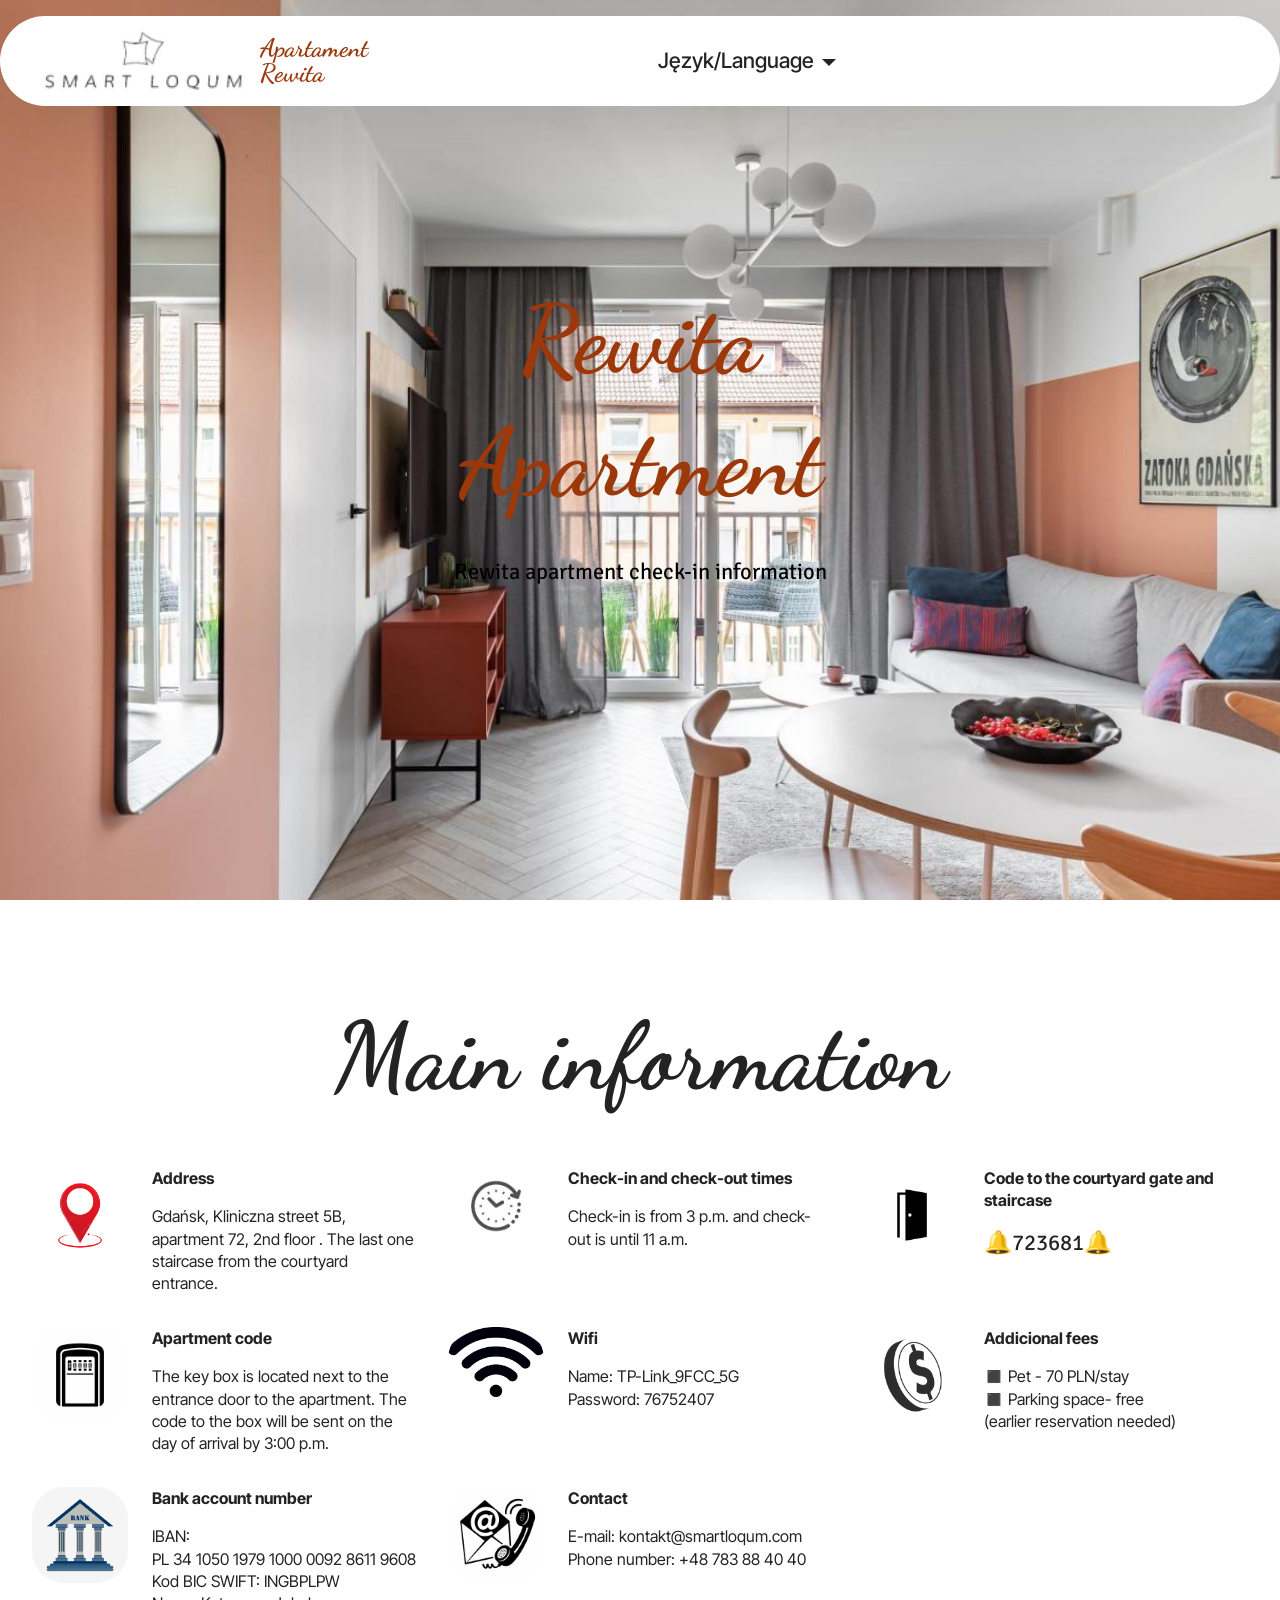
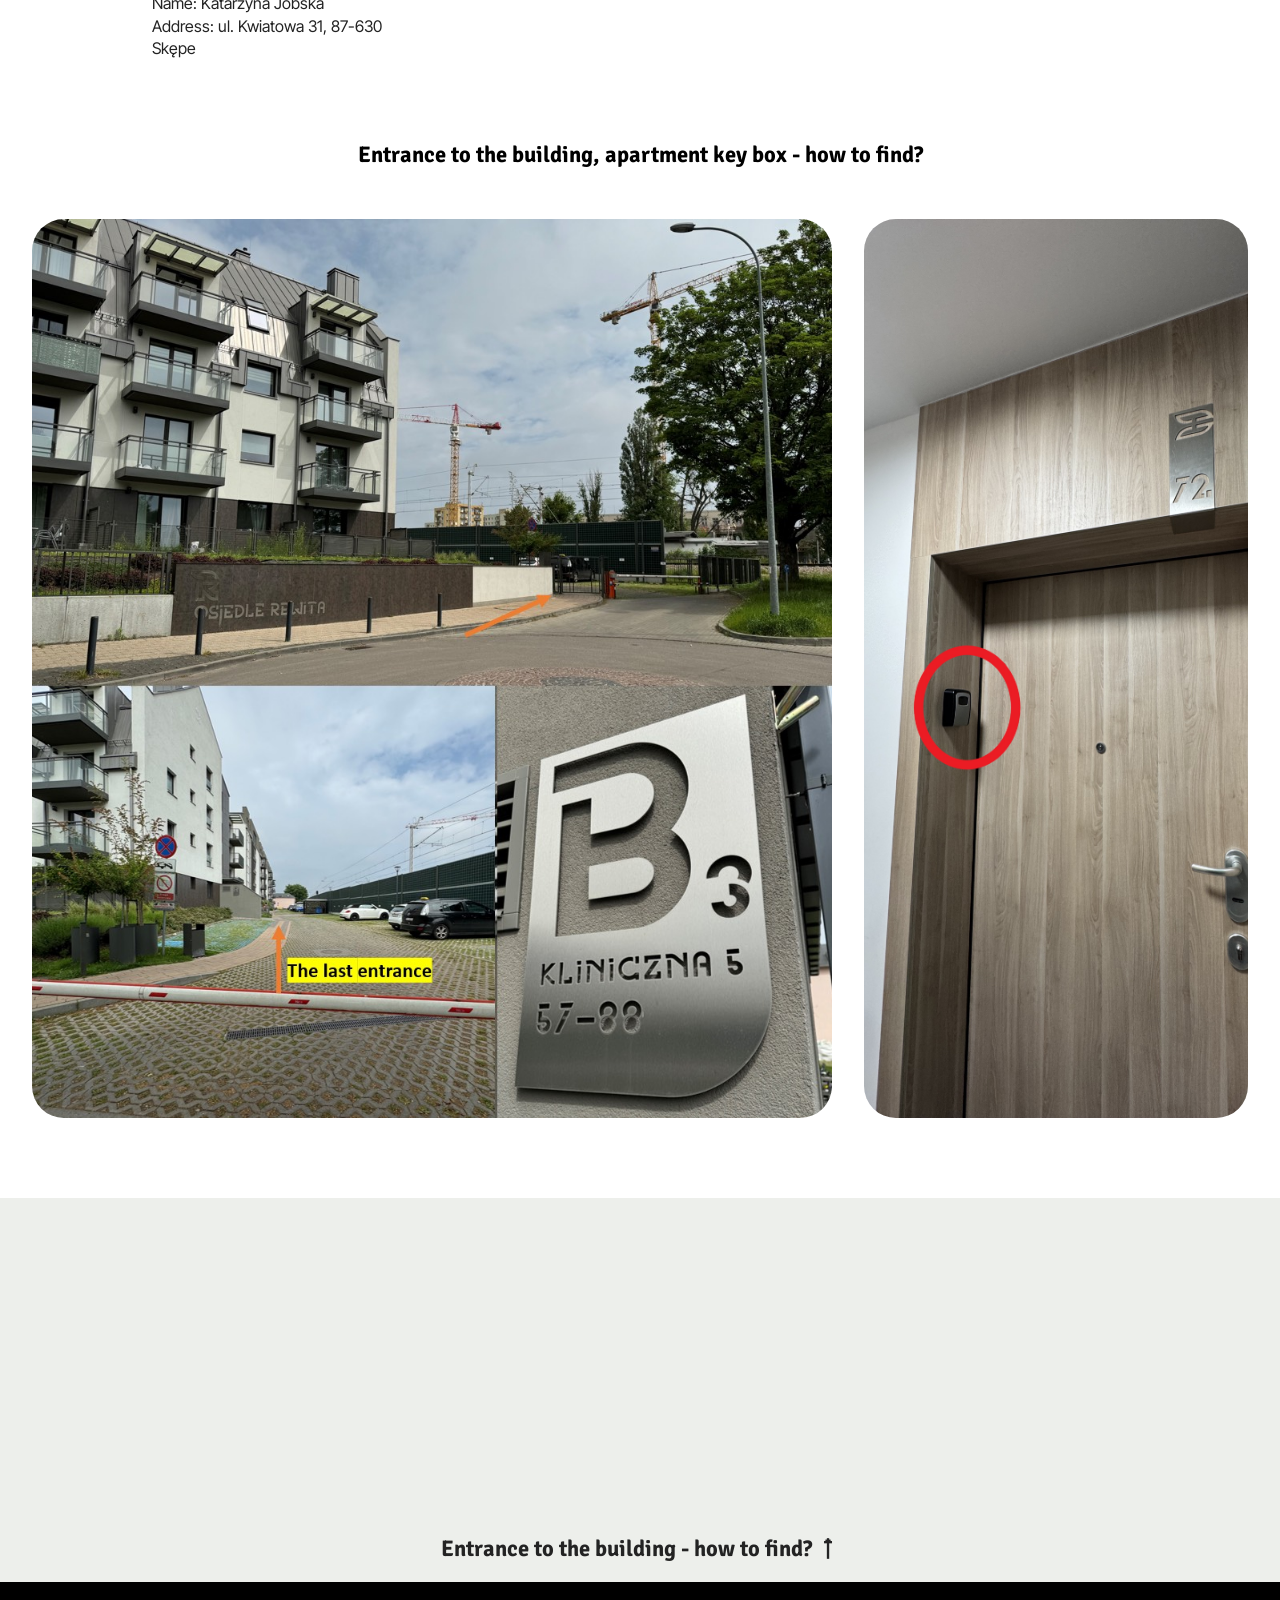
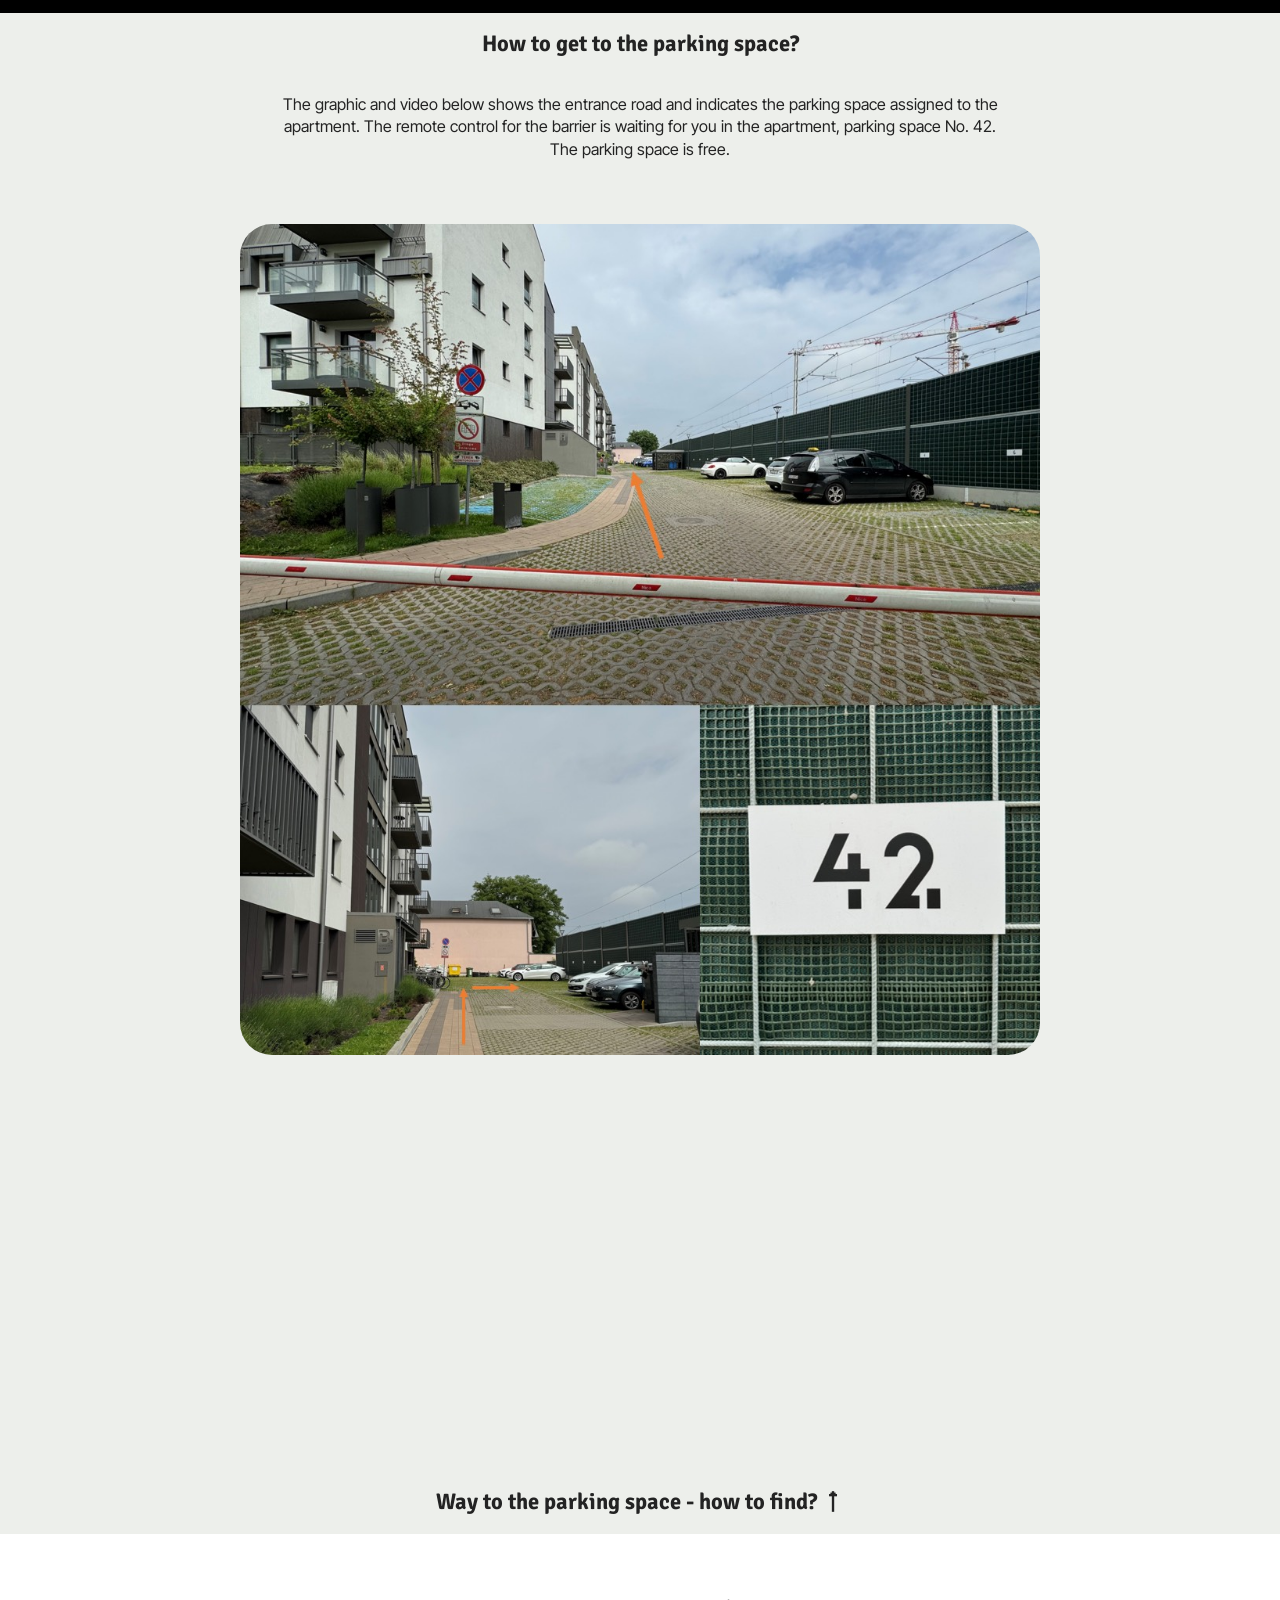
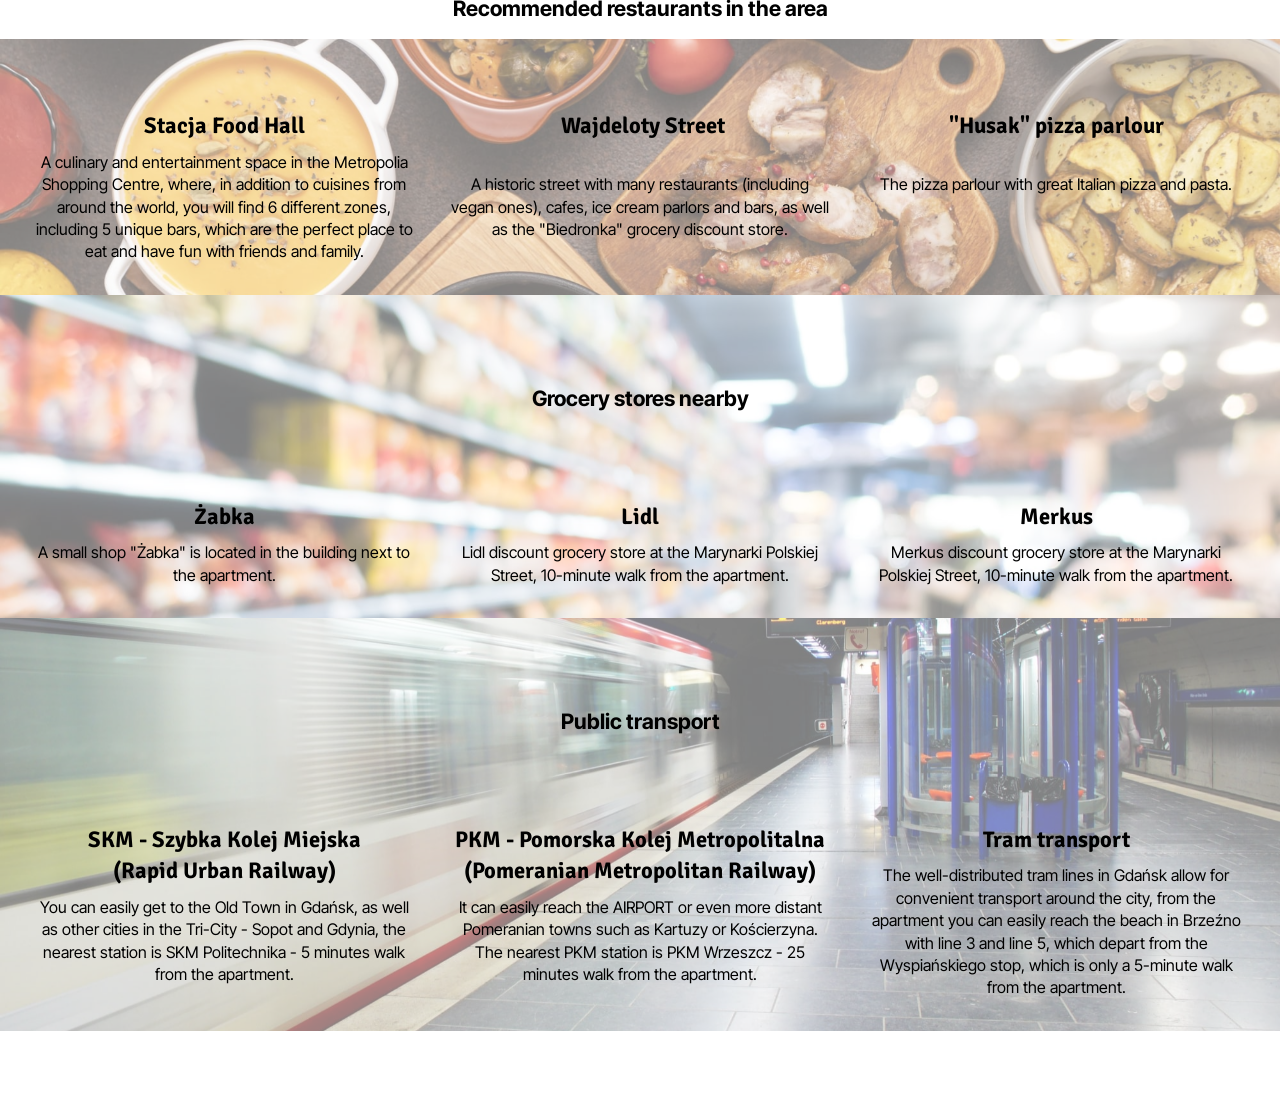
==== page2.html @ 64258b59 "Add files via upload" ====
<!DOCTYPE html>
<html  >
<head>
  <!-- Site made with Mobirise Website Builder v6.0.1, https://mobirise.com -->
  <meta charset="UTF-8">
  <meta http-equiv="X-UA-Compatible" content="IE=edge">
  <meta name="generator" content="Mobirise v6.0.1, mobirise.com">
  <meta name="viewport" content="width=device-width, initial-scale=1, minimum-scale=1">
  <link rel="shortcut icon" href="assets/images/karta-powitalna-dawna-poczta.png" type="image/x-icon">
  <meta name="description" content="">
  
  
  <title>Wrzeszcz Rewita EN</title>
  <link rel="stylesheet" href="assets/web/assets/mobirise-icons2/mobirise2.css">
  <link rel="stylesheet" href="assets/bootstrap/css/bootstrap.min.css">
  <link rel="stylesheet" href="assets/bootstrap/css/bootstrap-grid.min.css">
  <link rel="stylesheet" href="assets/bootstrap/css/bootstrap-reboot.min.css">
  <link rel="stylesheet" href="assets/parallax/jarallax.css">
  <link rel="stylesheet" href="assets/animatecss/animate.css">
  <link rel="stylesheet" href="assets/dropdown/css/style.css">
  <link rel="stylesheet" href="assets/theme/css/style.css">
  <link rel="preload" href="https://fonts.googleapis.com/css?family=Dancing+Script:400,500,600,700&display=swap" as="style" onload="this.onload=null;this.rel='stylesheet'">
  <noscript><link rel="stylesheet" href="https://fonts.googleapis.com/css?family=Dancing+Script:400,500,600,700&display=swap"></noscript>
  <link rel="preload" href="https://fonts.googleapis.com/css?family=Signika+Negative:300,400,500,600,700&display=swap" as="style" onload="this.onload=null;this.rel='stylesheet'">
  <noscript><link rel="stylesheet" href="https://fonts.googleapis.com/css?family=Signika+Negative:300,400,500,600,700&display=swap"></noscript>
  <link rel="preload" href="https://fonts.googleapis.com/css?family=Inter+Tight:100,200,300,400,500,600,700,800,900,100i,200i,300i,400i,500i,600i,700i,800i,900i&display=swap" as="style" onload="this.onload=null;this.rel='stylesheet'">
  <noscript><link rel="stylesheet" href="https://fonts.googleapis.com/css?family=Inter+Tight:100,200,300,400,500,600,700,800,900,100i,200i,300i,400i,500i,600i,700i,800i,900i&display=swap"></noscript>
  <link rel="preload" as="style" href="assets/mobirise/css/mbr-additional.css?v=SYFzu8"><link rel="stylesheet" href="assets/mobirise/css/mbr-additional.css?v=SYFzu8" type="text/css">

  
  
  
</head>
<body>
  
  <section data-bs-version="5.1" class="menu menu1 cid-uIPhk3NVTJ" once="menu" id="menu01-w">
	

	<nav class="navbar navbar-dropdown navbar-fixed-top navbar-expand-lg">
		<div class="container">
			<div class="navbar-brand">
				<span class="navbar-logo">
					<a href="index.html">
						<img src="assets/images/karta-powitalna-dawna-poczta-153x46.png" alt="Mobirise Website Builder" style="height: 3.8rem;">
					</a>
				</span>
				<span class="navbar-caption-wrap"><a class="navbar-caption text-primary display-1" href="index.html">Apartament<br>Rewita</a></span>
			</div>
			<button class="navbar-toggler" type="button" data-toggle="collapse" data-bs-toggle="collapse" data-target="#navbarSupportedContent" data-bs-target="#navbarSupportedContent" aria-controls="navbarNavAltMarkup" aria-expanded="false" aria-label="Toggle navigation">
				<div class="hamburger">
					<span></span>
					<span></span>
					<span></span>
					<span></span>
				</div>
			</button>
			<div class="collapse navbar-collapse" id="navbarSupportedContent">
				<ul class="navbar-nav nav-dropdown nav-right" data-app-modern-menu="true"><li class="nav-item dropdown">
						<a class="nav-link link text-black dropdown-toggle show display-4" href="https://mobiri.se" data-toggle="dropdown-submenu" data-bs-toggle="dropdown" data-bs-auto-close="outside" aria-expanded="true">Język/Language</a><div class="dropdown-menu show" aria-labelledby="dropdown-813" data-bs-popper="none"><a class="text-black dropdown-item text-primary display-4" href="index.html">Polski/Polish</a><a class="text-black dropdown-item text-primary display-4" href="page2.html">Angielski/English</a></div>
					</li></ul>
				<div class="icons-menu">
					<a class="iconfont-wrapper" href="https://mobiri.se">
						<span class="p-2 mbr-iconfont mobi-mbri-phone mobi-mbri"></span>
					</a>
					<a class="iconfont-wrapper" href="https://mobiri.se">
						<span class="p-2 mbr-iconfont mobi-mbri-letter mobi-mbri"></span>
					</a>
					<a class="iconfont-wrapper" href="https://mobiri.se">
						<span class="p-2 mbr-iconfont mobi-mbri-map-pin mobi-mbri"></span>
					</a>
					
				</div>
				
			</div>
		</div>
	</nav>
</section>

<section data-bs-version="5.1" class="header16 cid-uIPhk4nRrz mbr-fullscreen mbr-parallax-background" id="header17-x">
  
  
  <div class="container-fluid">
    <div class="row">
      <div class="content-wrap col-12 col-md-12">
        <h1 class="mbr-section-title mbr-fonts-style mbr-white mb-4 display-2"><strong>Rewita</strong><br><strong>Apartment</strong></h1>
        
        <p class="mbr-fonts-style mbr-text mbr-white mb-4 display-5">Rewita apartment check-in information</p>
        
      </div>
    </div>
  </div>
</section>

<section data-bs-version="5.1" class="features15 cid-uIPhk4YOYS" id="features015-y">
	

	
	
	<div class="container">
		<div class="row justify-content-center">
			<div class="col-12 content-head">
				<div class="mbr-section-head mb-5">
					<h4 class="mbr-section-title mbr-fonts-style align-center mb-0 display-2">
						<strong>Main information</strong></h4>
					
				</div>
			</div>
		</div>
		<div class="row">
			
			<div class="item features-without-image col-12 col-lg-4 active">
				<div class="item-wrapper">
					<div class="img-wrapper">
						<img src="assets/images/logo-adresu.png" alt="Mobirise Website Builder" data-slide-to="1" data-bs-slide-to="1">
					</div>
					<div class="card-box">
						<h4 class="card-title mbr-fonts-style mb-0 display-7"><strong>Address</strong></h4>
						<h5 class="card-text mbr-fonts-style mt-3 display-7">Gdańsk, Kliniczna street 5B, apartment 72, 2nd floor . The last one staircase from the courtyard entrance.</h5>
					</div>
				</div>
			</div>
			<div class="item features-without-image col-12 col-lg-4">
				<div class="item-wrapper">
					<div class="img-wrapper">
						<img src="assets/images/logo-zameldowania.jpg" alt="Mobirise Website Builder" data-bs-slide-to="2" data-slide-to="2">
					</div>
					<div class="card-box">
						<h4 class="card-title mbr-fonts-style mb-0 display-7"><strong>Check-in and check-out times</strong></h4>
						<h5 class="card-text mbr-fonts-style mt-3 display-7">Check-in is from 3 p.m. and check-out is until 11 a.m.</h5>
					</div>
				</div>
			</div>
			<div class="item features-without-image col-12 col-lg-4">
				<div class="item-wrapper">
					<div class="img-wrapper">
						<img src="assets/images/logo-klatki.jpg" alt="Mobirise Website Builder" data-slide-to="3" data-bs-slide-to="3">
					</div>
					<div class="card-box">
						<h4 class="card-title mbr-fonts-style mb-0 display-7"><strong>Code to the courtyard gate and staircase</strong></h4>
						<h5 class="card-text mbr-fonts-style mt-3 display-5">🔔723681🔔</h5>
					</div>
				</div>
			</div>
			<div class="item features-without-image col-12 col-lg-4">
				<div class="item-wrapper">
					<div class="img-wrapper">
						<img src="assets/images/chatgpt-image-10-kwi-2025-08-45.png" alt="Mobirise Website Builder" data-bs-slide-to="4" data-slide-to="4">
					</div>
					<div class="card-box">
						<h4 class="card-title mbr-fonts-style mb-0 display-7"><strong>Apartment code</strong></h4>
						<h5 class="card-text mbr-fonts-style mt-3 display-7">The key box is located next to the entrance door to the apartment. The code to the box will be sent on the day of arrival by 3:00 p.m.</h5>
					</div>
				</div>
			</div>
			<div class="item features-without-image col-12 col-lg-4">
				<div class="item-wrapper">
					<div class="img-wrapper">
						<img src="assets/images/logo-wifi.webp" alt="Mobirise Website Builder" data-slide-to="5" data-bs-slide-to="5">
					</div>
					<div class="card-box">
						<h4 class="card-title mbr-fonts-style mb-0 display-7">
							<strong>Wifi</strong>
						</h4>
						<h5 class="card-text mbr-fonts-style mt-3 display-7">Name: TP-Link_9FCC_5G<br>Password: 76752407</h5>
					</div>
				</div>
			</div>

			<div class="item features-without-image col-12 col-lg-4">
				<div class="item-wrapper">
					<div class="img-wrapper">
						<img src="assets/images/logo-monety.jpg" alt="Mobirise Website Builder" data-bs-slide-to="5" data-slide-to="5">
					</div>
					<div class="card-box">
						<h4 class="card-title mbr-fonts-style mb-0 display-7"><strong>Addicional fees&nbsp;</strong></h4>
						<h5 class="card-text mbr-fonts-style mt-3 display-7"><div>◼️ Pet - 70 PLN/stay
</div><div>◼️ Parking space- free
</div><div>(earlier reservation needed)</div></h5>
					</div>
				</div>
			</div><div class="item features-without-image col-12 col-lg-4">
				<div class="item-wrapper">
					<div class="img-wrapper">
						<img src="assets/images/logo-banku.jpg" alt="Mobirise Website Builder" data-bs-slide-to="6" data-slide-to="6">
					</div>
					<div class="card-box">
						<h4 class="card-title mbr-fonts-style mb-0 display-7"><strong>Bank account number</strong></h4>
						<h5 class="card-text mbr-fonts-style mt-3 display-7">IBAN:
<div>PL 34 1050 1979 1000 0092 8611 9608
</div><div>Kod BIC SWIFT: INGBPLPW
</div><div>Name: Katarzyna Jobska
</div><div>Address: ul. Kwiatowa 31, 87-630 Skępe</div></h5>
					</div>
				</div>
			</div>
			
			<div class="item features-without-image col-12 col-lg-4">
				<div class="item-wrapper">
					<div class="img-wrapper">
						<img src="assets/images/mj-obraz-chatgpt.png" alt="Mobirise Website Builder" data-bs-slide-to="8" data-slide-to="8">
					</div>
					<div class="card-box">
						<h4 class="card-title mbr-fonts-style mb-0 display-7"><strong>Contact</strong></h4>
						<h5 class="card-text mbr-fonts-style mt-3 display-7">E-mail: kontakt@smartloqum.com
<div>Phone number: +48 783 88 40 40</div></h5>
					</div>
				</div>
			</div>
		</div>
	</div>
</section>

<section data-bs-version="5.1" class="features12 cid-uIPhk5O9mD" id="features012-z">
	
	
	<div class="container">
		<div class="row justify-content-center">
			<div class="col-12 content-head">
				<div class="mbr-section-head mb-5">
					<h4 class="mbr-section-title mbr-fonts-style align-center mb-0 display-5"><strong>Entrance to the building, apartment key box - how to find?</strong></h4>
					
				</div>
			</div>
		</div>
		<div class="row mb-4">
			<div class="item features-image col-12 col-md-6 col-lg-8">
				<div class="item-wrapper">
					<div class="item-img mb-3 img-big">
						<img src="assets/images/wejcie-rewita.png" alt="Mobirise Website Builder" title="">
					</div>
					
				</div>
			</div>
			<div class="item features-image col-12 col-md-6 col-lg-4">
				<div class="item-wrapper">
					<div class="item-img mb-3">
						<img src="assets/images/img-5668.jpeg" alt="Mobirise Website Builder" title="">
					</div>
					
				</div>
			</div>
		</div>
	</div>
</section>

<section data-bs-version="5.1" class="video02 cid-uIPhk6mkNW" id="video02-10">
  

  
  

  <div class="container">
    <div class="row justify-content-center">
      <div class="mbr-figure col-12 mb-5 col-md-4"><iframe class="mbr-embedded-video" src="https://youtube.com/embed/DJ5EYz_VtEo" width="800" height="600" frameborder="0" allowfullscreen></iframe></div>
    </div>
    <div class="row justify-content-center">
      <div class="col-12 content-text">
        <h4 class="mbr-description mbr-fonts-style mb-3 align-center display-5">
          <strong>Entrance to the building - how to find? ⭡</strong></h4>
        
      </div>
    </div>
  </div>
</section>

<section data-bs-version="5.1" class="footer4 cid-uIPhk6RpSg" once="footers" id="footer04-11">

    

    

    <div class="container">
        <div class="media-container-row align-center mbr-white">
            <div class="col-12">
                <p class="mbr-text mb-0 mbr-fonts-style display-5">.</p>
            </div>
        </div>
    </div>
</section>

<section data-bs-version="5.1" class="header13 cid-uIPhk7e1be" id="header13-12">
  

  
  

  <div class="align-center container">
    <div class="row justify-content-center">
      <div class="col-md-12 mb-5 content-head">
        <h1 class="mbr-section-title mbr-fonts-style display-5"><strong>How to get to the parking space?</strong></h1>
        <p class="mbr-text mbr-fonts-style mt-4 display-7">The graphic and video below shows the entrance road and indicates the parking space assigned to the apartment. The remote control for the barrier is waiting for you in the apartment, parking space No. 42.
<br>The parking space is free.</p>
        
      </div>
    </div>

    <div class="row justify-content-center">
      <div class="col-12 col-md-8">
        <img src="assets/images/miejsce-postojowe-rewita.png" alt="Mobirise Website Builder" title="">
      </div>
    </div>
  </div>
</section>

<section data-bs-version="5.1" class="video02 cid-uIPhk7LOag" id="video02-13">
  

  
  

  <div class="container">
    <div class="row justify-content-center">
      <div class="mbr-figure col-12 mb-5 col-md-4"><iframe class="mbr-embedded-video" src="https://youtube.com/embed/U6xtfYOwyrs" width="800" height="600" frameborder="0" allowfullscreen></iframe></div>
    </div>
    <div class="row justify-content-center">
      <div class="col-12 content-text">
        <h4 class="mbr-description mbr-fonts-style mb-3 align-center display-5"><strong>Way to the parking space - how to find? ⭡</strong></h4>
        
      </div>
    </div>
  </div>
</section>

<section data-bs-version="5.1" class="features10 cid-uIPhk8brQf mbr-parallax-background" id="features010-14">
  

  
  <div class="mbr-overlay" style="opacity: 0.5; background-color: rgb(255, 255, 255);"></div>
  <div class="container">
    <div class="row justify-content-center mb-5">
      <div class="col-12 mb-0 content-head">
        <h3 class="mbr-section-title mbr-fonts-style align-center display-4">
          <strong><br></strong><br><strong>Recommended restaurants in the area</strong></h3>
        
      </div>
    </div>
    <div class="row">
      <div class="item features-without-image col-12 col-md-6 col-lg-4">
        <div class="item-wrapper">
          <div class="card-box align-left">
            
            <h5 class="card-title mbr-fonts-style display-5">
              <strong>Stacja Food Hall</strong></h5>
            <p class="card-text mbr-fonts-style mb-3 display-7">
              A culinary and entertainment space in the Metropolia Shopping Centre, where, in addition to cuisines from around the world, you will find 6 different zones, including 5 unique bars, which are the perfect place to eat and have fun with friends and family.</p>
            
          </div>
        </div>
      </div>
      <div class="item features-without-image col-12 col-md-6 col-lg-4">
        <div class="item-wrapper">
          <div class="card-box align-left">
            
            <h5 class="card-title mbr-fonts-style display-5"><strong>&nbsp;Wajdeloty Street</strong></h5>
            <p class="card-text mbr-fonts-style mb-3 display-7"><br>A historic street with many restaurants (including vegan ones), cafes, ice cream parlors and bars, as well as the "Biedronka" grocery discount store.</p>
            
          </div>
        </div>
      </div>
      <div class="item features-without-image col-12 col-md-6 col-lg-4">
        <div class="item-wrapper">
          <div class="card-box align-left">
            
            <h5 class="card-title mbr-fonts-style display-5"><strong>"Husak" pizza parlour</strong></h5>
            <p class="card-text mbr-fonts-style mb-3 display-7"><br>The pizza parlour with great Italian pizza and pasta.</p>
            
          </div>
        </div>
      </div>
    </div>
  </div>
</section>

<section data-bs-version="5.1" class="features10 cid-uIPhk8LGKJ mbr-parallax-background" id="features010-15">
  

  
  <div class="mbr-overlay" style="opacity: 0.5; background-color: rgb(255, 255, 255);"></div>
  <div class="container">
    <div class="row justify-content-center mb-5">
      <div class="col-12 mb-0 content-head">
        <h3 class="mbr-section-title mbr-fonts-style align-center display-4">
          <strong><br></strong><br><br><strong>Grocery stores nearby</strong></h3>
        
      </div>
    </div>
    <div class="row">
      <div class="item features-without-image col-12 col-md-6 col-lg-4">
        <div class="item-wrapper">
          <div class="card-box align-left">
            
            <h5 class="card-title mbr-fonts-style display-5"><strong>Żabka</strong></h5>
            <p class="card-text mbr-fonts-style mb-3 display-7">A small shop "Żabka" is located in the building next to the apartment.</p>
            
          </div>
        </div>
      </div>
      <div class="item features-without-image col-12 col-md-6 col-lg-4">
        <div class="item-wrapper">
          <div class="card-box align-left">
            
            <h5 class="card-title mbr-fonts-style display-5"><strong>Lidl</strong></h5>
            <p class="card-text mbr-fonts-style mb-3 display-7">Lidl discount grocery store at the Marynarki Polskiej Street, 10-minute walk from the apartment.</p>
            
          </div>
        </div>
      </div>
      <div class="item features-without-image col-12 col-md-6 col-lg-4">
        <div class="item-wrapper">
          <div class="card-box align-left">
            
            <h5 class="card-title mbr-fonts-style display-5"><strong>Merkus</strong></h5>
            <p class="card-text mbr-fonts-style mb-3 display-7">Merkus discount grocery store at the Marynarki Polskiej Street, 10-minute walk from the apartment.</p>
            
          </div>
        </div>
      </div>
    </div>
  </div>
</section>

<section data-bs-version="5.1" class="features10 cid-uIPhk9h28x mbr-parallax-background" id="features010-16">
  

  
  <div class="mbr-overlay" style="opacity: 0.5; background-color: rgb(255, 255, 255);"></div>
  <div class="container">
    <div class="row justify-content-center mb-5">
      <div class="col-12 mb-0 content-head">
        <h3 class="mbr-section-title mbr-fonts-style align-center display-4">
          <strong><br></strong><br><br><strong>Public transport</strong></h3>
        
      </div>
    </div>
    <div class="row">
      <div class="item features-without-image col-12 col-md-6 col-lg-4">
        <div class="item-wrapper">
          <div class="card-box align-left">
            
            <h5 class="card-title mbr-fonts-style display-5"><strong>SKM - Szybka Kolej Miejska</strong><br><strong>(Rapid Urban Railway)</strong></h5>
            <p class="card-text mbr-fonts-style mb-3 display-7">You can easily get to the Old Town in Gdańsk, as well as other cities in the Tri-City - Sopot and Gdynia, the nearest station is SKM Politechnika - 5 minutes walk from the apartment.</p>
            
          </div>
        </div>
      </div>
      <div class="item features-without-image col-12 col-md-6 col-lg-4">
        <div class="item-wrapper">
          <div class="card-box align-left">
            
            <h5 class="card-title mbr-fonts-style display-5"><strong>PKM - Pomorska Kolej Metropolitalna</strong><br><strong>(Pomeranian Metropolitan Railway)</strong></h5>
            <p class="card-text mbr-fonts-style mb-3 display-7">
              It can easily reach the AIRPORT or even more distant Pomeranian towns such as Kartuzy or Kościerzyna. The nearest PKM station is PKM Wrzeszcz - 25 minutes walk from the apartment.</p>
            
          </div>
        </div>
      </div>
      <div class="item features-without-image col-12 col-md-6 col-lg-4">
        <div class="item-wrapper">
          <div class="card-box align-left">
            
            <h5 class="card-title mbr-fonts-style display-5"><strong>Tram transport</strong></h5>
            <p class="card-text mbr-fonts-style mb-3 display-7">The well-distributed tram lines in Gdańsk allow for convenient transport around the city, from the apartment you can easily reach the beach in Brzeźno with line 3 and line 5, which depart from the Wyspiańskiego stop, which is only a 5-minute walk from the apartment.</p>
            
          </div>
        </div>
      </div>
    </div>
  </div>
</section><section class="display-7" style="padding: 0;align-items: center;justify-content: center;flex-wrap: wrap;    align-content: center;display: flex;position: relative;height: 4rem;"><a href="https://mobiri.se/" style="flex: 1 1;height: 4rem;position: absolute;width: 100%;z-index: 1;"><img alt="" style="height: 4rem;" src="[data-uri]"></a><p style="margin: 0;text-align: center;" class="display-7">&#8204;</p><a style="z-index:1" href="https://mobirise.com/builder/no-code-website-builder.html">No Code Website Builder</a></section><script src="assets/bootstrap/js/bootstrap.bundle.min.js"></script>  <script src="assets/parallax/jarallax.js"></script>  <script src="assets/smoothscroll/smooth-scroll.js"></script>  <script src="assets/ytplayer/index.js"></script>  <script src="assets/dropdown/js/navbar-dropdown.js"></script>  <script src="assets/playervimeo/vimeo_player.js"></script>  <script src="assets/theme/js/script.js"></script>  
  
  
  <input name="animation" type="hidden">
  </body>
</html>
---- assets/web/assets/mobirise-icons2/mobirise2.css ----
@font-face {
  font-family: 'Moririse2';
  font-display: swap;
  src:  url('mobirise2.eot?f2bix4');
  src:  url('mobirise2.eot?f2bix4#iefix') format('embedded-opentype'),
    url('mobirise2.ttf?f2bix4') format('truetype'),
    url('mobirise2.woff?f2bix4') format('woff'),
    url('mobirise2.svg?f2bix4#mobirise2') format('svg');
  font-weight: normal;
  font-style: normal;
}

[class^="mobi-"], [class*=" mobi-"] {
  /* use !important to prevent issues with browser extensions that change fonts */
  font-family: 'Moririse2' !important;
  speak: none;
  font-style: normal;
  font-weight: normal;
  font-variant: normal;
  text-transform: none;
  line-height: 1;

  /* Better Font Rendering =========== */
  -webkit-font-smoothing: antialiased;
  -moz-osx-font-smoothing: grayscale;
}

.mobi-mbri-add-submenu:before {
  content: "\e900";
}
.mobi-mbri-alert:before {
  content: "\e901";
}
.mobi-mbri-align-center:before {
  content: "\e902";
}
.mobi-mbri-align-justify:before {
  content: "\e903";
}
.mobi-mbri-align-left:before {
  content: "\e904";
}
.mobi-mbri-align-right:before {
  content: "\e905";
}
.mobi-mbri-android:before {
  content: "\e906";
}
.mobi-mbri-apple:before {
  content: "\e907";
}
.mobi-mbri-arrow-down:before {
  content: "\e908";
}
.mobi-mbri-arrow-next:before {
  content: "\e909";
}
.mobi-mbri-arrow-prev:before {
  content: "\e90a";
}
.mobi-mbri-arrow-up:before {
  content: "\e90b";
}
.mobi-mbri-bold:before {
  content: "\e90c";
}
.mobi-mbri-bookmark:before {
  content: "\e90d";
}
.mobi-mbri-bootstrap:before {
  content: "\e90e";
}
.mobi-mbri-briefcase:before {
  content: "\e90f";
}
.mobi-mbri-browse:before {
  content: "\e910";
}
.mobi-mbri-bulleted-list:before {
  content: "\e911";
}
.mobi-mbri-calendar:before {
  content: "\e912";
}
.mobi-mbri-camera:before {
  content: "\e913";
}
.mobi-mbri-cart-add:before {
  content: "\e914";
}
.mobi-mbri-cart-full:before {
  content: "\e915";
}
.mobi-mbri-cash:before {
  content: "\e916";
}
.mobi-mbri-change-style:before {
  content: "\e917";
}
.mobi-mbri-chat:before {
  content: "\e918";
}
.mobi-mbri-clock:before {
  content: "\e919";
}
.mobi-mbri-close:before {
  content: "\e91a";
}
.mobi-mbri-cloud:before {
  content: "\e91b";
}
.mobi-mbri-code:before {
  content: "\e91c";
}
.mobi-mbri-contact-form:before {
  content: "\e91d";
}
.mobi-mbri-credit-card:before {
  content: "\e91e";
}
.mobi-mbri-cursor-click:before {
  content: "\e91f";
}
.mobi-mbri-cust-feedback:before {
  content: "\e920";
}
.mobi-mbri-database:before {
  content: "\e921";
}
.mobi-mbri-delivery:before {
  content: "\e922";
}
.mobi-mbri-desktop:before {
  content: "\e923";
}
.mobi-mbri-devices:before {
  content: "\e924";
}
.mobi-mbri-down:before {
  content: "\e925";
}
.mobi-mbri-download-2:before {
  content: "\e926";
}
.mobi-mbri-download:before {
  content: "\e927";
}
.mobi-mbri-drag-n-drop-2:before {
  content: "\e928";
}
.mobi-mbri-drag-n-drop:before {
  content: "\e929";
}
.mobi-mbri-edit-2:before {
  content: "\e92a";
}
.mobi-mbri-edit:before {
  content: "\e92b";
}
.mobi-mbri-error:before {
  content: "\e92c";
}
.mobi-mbri-extension:before {
  content: "\e92d";
}
.mobi-mbri-features:before {
  content: "\e92e";
}
.mobi-mbri-file:before {
  content: "\e92f";
}
.mobi-mbri-flag:before {
  content: "\e930";
}
.mobi-mbri-folder:before {
  content: "\e931";
}
.mobi-mbri-gift:before {
  content: "\e932";
}
.mobi-mbri-github:before {
  content: "\e933";
}
.mobi-mbri-globe-2:before {
  content: "\e934";
}
.mobi-mbri-globe:before {
  content: "\e935";
}
.mobi-mbri-growing-chart:before {
  content: "\e936";
}
.mobi-mbri-hearth:before {
  content: "\e937";
}
.mobi-mbri-help:before {
  content: "\e938";
}
.mobi-mbri-home:before {
  content: "\e939";
}
.mobi-mbri-hot-cup:before {
  content: "\e93a";
}
.mobi-mbri-idea:before {
  content: "\e93b";
}
.mobi-mbri-image-gallery:before {
  content: "\e93c";
}
.mobi-mbri-image-slider:before {
  content: "\e93d";
}
.mobi-mbri-info:before {
  content: "\e93e";
}
.mobi-mbri-italic:before {
  content: "\e93f";
}
.mobi-mbri-key:before {
  content: "\e940";
}
.mobi-mbri-laptop:before {
  content: "\e941";
}
.mobi-mbri-layers:before {
  content: "\e942";
}
.mobi-mbri-left-right:before {
  content: "\e943";
}
.mobi-mbri-left:before {
  content: "\e944";
}
.mobi-mbri-letter:before {
  content: "\e945";
}
.mobi-mbri-like:before {
  content: "\e946";
}
.mobi-mbri-link:before {
  content: "\e947";
}
.mobi-mbri-lock:before {
  content: "\e948";
}
.mobi-mbri-login:before {
  content: "\e949";
}
.mobi-mbri-logout:before {
  content: "\e94a";
}
.mobi-mbri-magic-stick:before {
  content: "\e94b";
}
.mobi-mbri-map-pin:before {
  content: "\e94c";
}
.mobi-mbri-menu:before {
  content: "\e94d";
}
.mobi-mbri-mobile-2:before {
  content: "\e94e";
}
.mobi-mbri-mobile-horizontal:before {
  content: "\e94f";
}
.mobi-mbri-mobile:before {
  content: "\e950";
}
.mobi-mbri-mobirise:before {
  content: "\e951";
}
.mobi-mbri-more-horizontal:before {
  content: "\e952";
}
.mobi-mbri-more-vertical:before {
  content: "\e953";
}
.mobi-mbri-music:before {
  content: "\e954";
}
.mobi-mbri-new-file:before {
  content: "\e955";
}
.mobi-mbri-numbered-list:before {
  content: "\e956";
}
.mobi-mbri-opened-folder:before {
  content: "\e957";
}
.mobi-mbri-pages:before {
  content: "\e958";
}
.mobi-mbri-paper-plane:before {
  content: "\e959";
}
.mobi-mbri-paperclip:before {
  content: "\e95a";
}
.mobi-mbri-phone:before {
  content: "\e95b";
}
.mobi-mbri-photo:before {
  content: "\e95c";
}
.mobi-mbri-photos:before {
  content: "\e95d";
}
.mobi-mbri-pin:before {
  content: "\e95e";
}
.mobi-mbri-play:before {
  content: "\e95f";
}
.mobi-mbri-plus:before {
  content: "\e960";
}
.mobi-mbri-preview:before {
  content: "\e961";
}
.mobi-mbri-print:before {
  content: "\e962";
}
.mobi-mbri-protect:before {
  content: "\e963";
}
.mobi-mbri-question:before {
  content: "\e964";
}
.mobi-mbri-quote-left:before {
  content: "\e965";
}
.mobi-mbri-quote-right:before {
  content: "\e966";
}
.mobi-mbri-redo:before {
  content: "\e967";
}
.mobi-mbri-refresh:before {
  content: "\e968";
}
.mobi-mbri-responsive-2:before {
  content: "\e969";
}
.mobi-mbri-responsive:before {
  content: "\e96a";
}
.mobi-mbri-right:before {
  content: "\e96b";
}
.mobi-mbri-rocket:before {
  content: "\e96c";
}
.mobi-mbri-sad-face:before {
  content: "\e96d";
}
.mobi-mbri-sale:before {
  content: "\e96e";
}
.mobi-mbri-save:before {
  content: "\e96f";
}
.mobi-mbri-search:before {
  content: "\e970";
}
.mobi-mbri-setting-2:before {
  content: "\e971";
}
.mobi-mbri-setting-3:before {
  content: "\e972";
}
.mobi-mbri-setting:before {
  content: "\e973";
}
.mobi-mbri-share:before {
  content: "\e974";
}
.mobi-mbri-shopping-bag:before {
  content: "\e975";
}
.mobi-mbri-shopping-basket:before {
  content: "\e976";
}
.mobi-mbri-shopping-cart:before {
  content: "\e977";
}
.mobi-mbri-sites:before {
  content: "\e978";
}
.mobi-mbri-smile-face:before {
  content: "\e979";
}
.mobi-mbri-speed:before {
  content: "\e97a";
}
.mobi-mbri-star:before {
  content: "\e97b";
}
.mobi-mbri-success:before {
  content: "\e97c";
}
.mobi-mbri-sun:before {
  content: "\e97d";
}
.mobi-mbri-sun2:before {
  content: "\e97e";
}
.mobi-mbri-tablet-vertical:before {
  content: "\e97f";
}
.mobi-mbri-tablet:before {
  content: "\e980";
}
.mobi-mbri-target:before {
  content: "\e981";
}
.mobi-mbri-timer:before {
  content: "\e982";
}
.mobi-mbri-to-ftp:before {
  content: "\e983";
}
.mobi-mbri-to-local-drive:before {
  content: "\e984";
}
.mobi-mbri-touch-swipe:before {
  content: "\e985";
}
.mobi-mbri-touch:before {
  content: "\e986";
}
.mobi-mbri-trash:before {
  content: "\e987";
}
.mobi-mbri-underline:before {
  content: "\e988";
}
.mobi-mbri-undo:before {
  content: "\e989";
}
.mobi-mbri-unlink:before {
  content: "\e98a";
}
.mobi-mbri-unlock:before {
  content: "\e98b";
}
.mobi-mbri-up-down:before {
  content: "\e98c";
}
.mobi-mbri-up:before {
  content: "\e98d";
}
.mobi-mbri-update:before {
  content: "\e98e";
}
.mobi-mbri-upload-2:before {
  content: "\e98f";
}
.mobi-mbri-upload:before {
  content: "\e990";
}
.mobi-mbri-user-2:before {
  content: "\e991";
}
.mobi-mbri-user:before {
  content: "\e992";
}
.mobi-mbri-users:before {
  content: "\e993";
}
.mobi-mbri-video-play:before {
  content: "\e994";
}
.mobi-mbri-video:before {
  content: "\e995";
}
.mobi-mbri-watch:before {
  content: "\e996";
}
.mobi-mbri-website-theme-2:before {
  content: "\e997";
}
.mobi-mbri-website-theme:before {
  content: "\e998";
}
.mobi-mbri-wifi:before {
  content: "\e999";
}
.mobi-mbri-windows:before {
  content: "\e99a";
}
.mobi-mbri-zoom-in:before {
  content: "\e99b";
}
.mobi-mbri-zoom-out:before {
  content: "\e99c";
}
---- assets/parallax/jarallax.css ----
.jarallax {
    position: relative;
    z-index: 0;
}
.jarallax > .jarallax-img {
    position: absolute;
    object-fit: cover;
    /* support for plugin https://github.com/bfred-it/object-fit-images */
    font-family: 'object-fit: cover;';
    top: 0;
    left: 0;
    width: 100%;
    height: 100%;
    z-index: -1;
}
---- assets/dropdown/css/style.css ----
.navbar-dropdown {
  left: 0;
  padding: 0;
  position: absolute;
  right: 0;
  top: 0;
  transition: all 0.45s ease;
  z-index: 1030;
  background: #282828; }
  .navbar-dropdown .navbar-logo {
    margin-right: 0.8rem;
    transition: margin 0.3s ease-in-out;
    vertical-align: middle; }
    .navbar-dropdown .navbar-logo img {
      height: 3.125rem;
      transition: all 0.3s ease-in-out; }
    .navbar-dropdown .navbar-logo.mbr-iconfont {
      font-size: 3.125rem;
      line-height: 3.125rem; }
  .navbar-dropdown .navbar-caption {
    font-weight: 700;
    white-space: normal;
    vertical-align: -4px;
    line-height: 3.125rem !important; }
    .navbar-dropdown .navbar-caption, .navbar-dropdown .navbar-caption:hover {
      color: inherit;
      text-decoration: none; }
  .navbar-dropdown .mbr-iconfont + .navbar-caption {
    vertical-align: -1px; }
  .navbar-dropdown.navbar-fixed-top {
    position: fixed; }
  .navbar-dropdown .navbar-brand span {
    vertical-align: -4px; }
  .navbar-dropdown.bg-color.transparent {
    background: none; }
  .navbar-dropdown.navbar-short .navbar-brand {
    padding: 0.625rem 0; }
    .navbar-dropdown.navbar-short .navbar-brand span {
      vertical-align: -1px; }
  .navbar-dropdown.navbar-short .navbar-caption {
    line-height: 2.375rem !important;
    vertical-align: -2px; }
  .navbar-dropdown.navbar-short .navbar-logo {
    margin-right: 0.5rem; }
    .navbar-dropdown.navbar-short .navbar-logo img {
      height: 2.375rem; }
    .navbar-dropdown.navbar-short .navbar-logo.mbr-iconfont {
      font-size: 2.375rem;
      line-height: 2.375rem; }
  .navbar-dropdown.navbar-short .mbr-table-cell {
    height: 3.625rem; }
  .navbar-dropdown .navbar-close {
    left: 0.6875rem;
    position: fixed;
    top: 0.75rem;
    z-index: 1000; }
  .navbar-dropdown .hamburger-icon {
    content: "";
    display: inline-block;
    vertical-align: middle;
    width: 16px;
    -webkit-box-shadow: 0 -6px 0 1px #282828,0 0 0 1px #282828,0 6px 0 1px #282828;
    -moz-box-shadow: 0 -6px 0 1px #282828,0 0 0 1px #282828,0 6px 0 1px #282828;
    box-shadow: 0 -6px 0 1px #282828,0 0 0 1px #282828,0 6px 0 1px #282828; }

.dropdown-menu .dropdown-toggle[data-toggle="dropdown-submenu"]::after {
  border-bottom: 0.35em solid transparent;
  border-left: 0.35em solid;
  border-right: 0;
  border-top: 0.35em solid transparent;
  margin-left: 0.3rem; }

.dropdown-menu .dropdown-item:focus {
  outline: 0; }

.nav-dropdown {
  font-size: 0.75rem;
  font-weight: 500;
  height: auto !important; }
  .nav-dropdown .nav-btn {
    padding-left: 1rem; }
  .nav-dropdown .link {
    margin: .667em 1.667em;
    font-weight: 500;
    padding: 0;
    transition: color .2s ease-in-out; }
    .nav-dropdown .link.dropdown-toggle {
      margin-right: 2.583em; }
      .nav-dropdown .link.dropdown-toggle::after {
        margin-left: .25rem;
        border-top: 0.35em solid;
        border-right: 0.35em solid transparent;
        border-left: 0.35em solid transparent;
        border-bottom: 0; }
      .nav-dropdown .link.dropdown-toggle[aria-expanded="true"] {
        margin: 0;
        padding: 0.667em 3.263em  0.667em 1.667em; }
  .nav-dropdown .link::after,
  .nav-dropdown .dropdown-item::after {
    color: inherit; }
  .nav-dropdown .btn {
    font-size: 0.75rem;
    font-weight: 700;
    letter-spacing: 0;
    margin-bottom: 0;
    padding-left: 1.25rem;
    padding-right: 1.25rem; }
  .nav-dropdown .dropdown-menu {
    border-radius: 0;
    border: 0;
    left: 0;
    margin: 0;
    padding-bottom: 1.25rem;
    padding-top: 1.25rem;
    position: relative; }
  .nav-dropdown .dropdown-submenu {
    margin-left: 0.125rem;
    top: 0; }
  .nav-dropdown .dropdown-item {
    font-weight: 500;
    line-height: 2;
    padding: 0.3846em 4.615em 0.3846em 1.5385em;
    position: relative;
    transition: color .2s ease-in-out, background-color .2s ease-in-out; }
    .nav-dropdown .dropdown-item::after {
      margin-top: -0.3077em;
      position: absolute;
      right: 1.1538em;
      top: 50%; }
    .nav-dropdown .dropdown-item:focus, .nav-dropdown .dropdown-item:hover {
      background: none; }

@media (max-width: 767px) {
  .nav-dropdown.navbar-toggleable-sm {
    bottom: 0;
    display: none;
    left: 0;
    overflow-x: hidden;
    position: fixed;
    top: 0;
    transform: translateX(-100%);
    -ms-transform: translateX(-100%);
    -webkit-transform: translateX(-100%);
    width: 18.75rem;
    z-index: 999; } }
.nav-dropdown.navbar-toggleable-xl {
  bottom: 0;
  display: none;
  left: 0;
  overflow-x: hidden;
  position: fixed;
  top: 0;
  transform: translateX(-100%);
  -ms-transform: translateX(-100%);
  -webkit-transform: translateX(-100%);
  width: 18.75rem;
  z-index: 999; }

.nav-dropdown-sm {
  display: block !important;
  overflow-x: hidden;
  overflow: auto;
  padding-top: 3.875rem; }
  .nav-dropdown-sm::after {
    content: "";
    display: block;
    height: 3rem;
    width: 100%; }
  .nav-dropdown-sm.collapse.in ~ .navbar-close {
    display: block !important; }
  .nav-dropdown-sm.collapsing, .nav-dropdown-sm.collapse.in {
    transform: translateX(0);
    -ms-transform: translateX(0);
    -webkit-transform: translateX(0);
    transition: all 0.25s ease-out;
    -webkit-transition: all 0.25s ease-out;
    background: #282828; }
  .nav-dropdown-sm.collapsing[aria-expanded="false"] {
    transform: translateX(-100%);
    -ms-transform: translateX(-100%);
    -webkit-transform: translateX(-100%); }
  .nav-dropdown-sm .nav-item {
    display: block;
    margin-left: 0 !important;
    padding-left: 0; }
  .nav-dropdown-sm .link,
  .nav-dropdown-sm .dropdown-item {
    border-top: 1px dotted rgba(255, 255, 255, 0.1);
    font-size: 0.8125rem;
    line-height: 1.6;
    margin: 0 !important;
    padding: 0.875rem 2.4rem 0.875rem 1.5625rem !important;
    position: relative;
    white-space: normal; }
    .nav-dropdown-sm .link:focus, .nav-dropdown-sm .link:hover,
    .nav-dropdown-sm .dropdown-item:focus,
    .nav-dropdown-sm .dropdown-item:hover {
      background: rgba(0, 0, 0, 0.2) !important;
      color: #c0a375; }
  .nav-dropdown-sm .nav-btn {
    position: relative;
    padding: 1.5625rem 1.5625rem 0 1.5625rem; }
    .nav-dropdown-sm .nav-btn::before {
      border-top: 1px dotted rgba(255, 255, 255, 0.1);
      content: "";
      left: 0;
      position: absolute;
      top: 0;
      width: 100%; }
    .nav-dropdown-sm .nav-btn + .nav-btn {
      padding-top: 0.625rem; }
      .nav-dropdown-sm .nav-btn + .nav-btn::before {
        display: none; }
  .nav-dropdown-sm .btn {
    padding: 0.625rem 0; }
  .nav-dropdown-sm .dropdown-toggle[data-toggle="dropdown-submenu"]::after {
    margin-left: .25rem;
    border-top: 0.35em solid;
    border-right: 0.35em solid transparent;
    border-left: 0.35em solid transparent;
    border-bottom: 0; }
  .nav-dropdown-sm .dropdown-toggle[data-toggle="dropdown-submenu"][aria-expanded="true"]::after {
    border-top: 0;
    border-right: 0.35em solid transparent;
    border-left: 0.35em solid transparent;
    border-bottom: 0.35em solid; }
  .nav-dropdown-sm .dropdown-menu {
    margin: 0;
    padding: 0;
    position: relative;
    top: 0;
    left: 0;
    width: 100%;
    border: 0;
    float: none;
    border-radius: 0;
    background: none; }
  .nav-dropdown-sm .dropdown-submenu {
    left: 100%;
    margin-left: 0.125rem;
    margin-top: -1.25rem;
    top: 0; }

.navbar-toggleable-sm .nav-dropdown .dropdown-menu {
  position: absolute; }

.navbar-toggleable-sm .nav-dropdown .dropdown-submenu {
  left: 100%;
  margin-left: 0.125rem;
  margin-top: -1.25rem;
  top: 0; }

.navbar-toggleable-sm.opened .nav-dropdown .dropdown-menu {
  position: relative; }

.navbar-toggleable-sm.opened .nav-dropdown .dropdown-submenu {
  left: 0;
  margin-left: 00rem;
  margin-top: 0rem;
  top: 0; }

.is-builder .nav-dropdown.collapsing {
  transition: none !important; }
---- assets/theme/css/style.css ----
@charset "UTF-8";
section {
  background-color: #ffffff;
}

body {
  font-style: normal;
  line-height: 1.5;
  font-weight: 400;
  color: #232323;
  position: relative;
}

button {
  background-color: transparent;
  border-color: transparent;
}

.embla__button,
.carousel-control {
  background-color: #edefea !important;
  opacity: 0.8 !important;
  color: #464845 !important;
  border-color: #edefea !important;
}

.carousel .close,
.modalWindow .close {
  background-color: #edefea !important;
  color: #464845 !important;
  border-color: #edefea !important;
  opacity: 0.8 !important;
}

.carousel .close:hover,
.modalWindow .close:hover {
  opacity: 1 !important;
}

.carousel-indicators li {
  background-color: #edefea !important;
  border: 2px solid #464845 !important;
}

.carousel-indicators li:hover,
.carousel-indicators li:active {
  opacity: 0.8 !important;
}

.embla__button:hover,
.carousel-control:hover {
  background-color: #edefea !important;
  opacity: 1 !important;
}

.modalWindow-video-container {
  height: 80%;
}

section,
.container,
.container-fluid {
  position: relative;
  word-wrap: break-word;
}

a.mbr-iconfont:hover {
  text-decoration: none;
}

.article .lead p,
.article .lead ul,
.article .lead ol,
.article .lead pre,
.article .lead blockquote {
  margin-bottom: 0;
}

a {
  font-style: normal;
  font-weight: 400;
  cursor: pointer;
}
a, a:hover {
  text-decoration: none;
}

.mbr-section-title {
  font-style: normal;
  line-height: 1.3;
}

.mbr-section-subtitle {
  line-height: 1.3;
}

.mbr-text {
  font-style: normal;
  line-height: 1.7;
}

h1,
h2,
h3,
h4,
h5,
h6,
.display-1,
.display-2,
.display-4,
.display-5,
.display-7,
span,
p,
a {
  line-height: 1;
  word-break: break-word;
  word-wrap: break-word;
  font-weight: 400;
}

b,
strong {
  font-weight: bold;
}

input:-webkit-autofill, input:-webkit-autofill:hover, input:-webkit-autofill:focus, input:-webkit-autofill:active {
  transition-delay: 9999s;
  -webkit-transition-property: background-color, color;
  transition-property: background-color, color;
}

textarea[type=hidden] {
  display: none;
}

section {
  background-position: 50% 50%;
  background-repeat: no-repeat;
  background-size: cover;
}
section .mbr-background-video,
section .mbr-background-video-preview {
  position: absolute;
  bottom: 0;
  left: 0;
  right: 0;
  top: 0;
}

.hidden {
  visibility: hidden;
}

.mbr-z-index20 {
  z-index: 20;
}

/*! Base colors */
.mbr-white {
  color: #ffffff;
}

.mbr-black {
  color: #111111;
}

.mbr-bg-white {
  background-color: #ffffff;
}

.mbr-bg-black {
  background-color: #000000;
}

/*! Text-aligns */
.align-left {
  text-align: left;
}

.align-center {
  text-align: center;
}

.align-right {
  text-align: right;
}

/*! Font-weight  */
.mbr-light {
  font-weight: 300;
}

.mbr-regular {
  font-weight: 400;
}

.mbr-semibold {
  font-weight: 500;
}

.mbr-bold {
  font-weight: 700;
}

/*! Media  */
.media-content {
  flex-basis: 100%;
}

.media-container-row {
  display: flex;
  flex-direction: row;
  flex-wrap: wrap;
  justify-content: center;
  align-content: center;
  align-items: start;
}
.media-container-row .media-size-item {
  width: 400px;
}

.media-container-column {
  display: flex;
  flex-direction: column;
  flex-wrap: wrap;
  justify-content: center;
  align-content: center;
  align-items: stretch;
}
.media-container-column > * {
  width: 100%;
}

@media (min-width: 992px) {
  .media-container-row {
    flex-wrap: nowrap;
  }
}
figure {
  margin-bottom: 0;
  overflow: hidden;
}

figure[mbr-media-size] {
  transition: width 0.1s;
}

img,
iframe {
  display: block;
  width: 100%;
}

.card {
  background-color: transparent;
  border: none;
}

.card-box {
  width: 100%;
}

.card-img {
  text-align: center;
  flex-shrink: 0;
  -webkit-flex-shrink: 0;
}

.media {
  max-width: 100%;
  margin: 0 auto;
}

.mbr-figure {
  align-self: center;
}

.media-container > div {
  max-width: 100%;
}

.mbr-figure img,
.card-img img {
  width: 100%;
}

@media (max-width: 991px) {
  .media-size-item {
    width: auto !important;
  }
  .media {
    width: auto;
  }
  .mbr-figure {
    width: 100% !important;
  }
}
/*! Buttons */
.mbr-section-btn {
  margin-left: -0.6rem;
  margin-right: -0.6rem;
  font-size: 0;
}

.btn {
  font-weight: 600;
  border-width: 1px;
  font-style: normal;
  margin: 0.6rem 0.6rem;
  white-space: normal;
  transition: all 0.2s ease-in-out;
  display: inline-flex;
  align-items: center;
  justify-content: center;
  word-break: break-word;
}

.btn-sm {
  font-weight: 600;
  letter-spacing: 0px;
  transition: all 0.3s ease-in-out;
}

.btn-md {
  font-weight: 600;
  letter-spacing: 0px;
  transition: all 0.3s ease-in-out;
}

.btn-lg {
  font-weight: 600;
  letter-spacing: 0px;
  transition: all 0.3s ease-in-out;
}

.btn-form {
  margin: 0;
}
.btn-form:hover {
  cursor: pointer;
}

nav .mbr-section-btn {
  margin-left: 0rem;
  margin-right: 0rem;
}

/*! Btn icon margin */
.btn .mbr-iconfont,
.btn.btn-sm .mbr-iconfont {
  order: 1;
  cursor: pointer;
  margin-left: 0.5rem;
  vertical-align: sub;
}

.btn.btn-md .mbr-iconfont,
.btn.btn-md .mbr-iconfont {
  margin-left: 0.8rem;
}

.mbr-regular {
  font-weight: 400;
}

.mbr-semibold {
  font-weight: 500;
}

.mbr-bold {
  font-weight: 700;
}

[type=submit] {
  -webkit-appearance: none;
}

/*! Full-screen */
.mbr-fullscreen .mbr-overlay {
  min-height: 100vh;
}

.mbr-fullscreen {
  display: flex;
  display: -moz-flex;
  display: -ms-flex;
  display: -o-flex;
  align-items: center;
  min-height: 100vh;
  padding-top: 3rem;
  padding-bottom: 3rem;
}

/*! Map */
.map {
  height: 25rem;
  position: relative;
}
.map iframe {
  width: 100%;
  height: 100%;
}

/*! Scroll to top arrow */
.mbr-arrow-up {
  bottom: 25px;
  right: 90px;
  position: fixed;
  text-align: right;
  z-index: 5000;
  color: #ffffff;
  font-size: 22px;
}

.mbr-arrow-up a {
  background: rgba(0, 0, 0, 0.2);
  border-radius: 50%;
  color: #fff;
  display: inline-block;
  height: 60px;
  width: 60px;
  border: 2px solid #fff;
  outline-style: none !important;
  position: relative;
  text-decoration: none;
  transition: all 0.3s ease-in-out;
  cursor: pointer;
  text-align: center;
}
.mbr-arrow-up a:hover {
  background-color: rgba(0, 0, 0, 0.4);
}
.mbr-arrow-up a i {
  line-height: 60px;
}

.mbr-arrow-up-icon {
  display: block;
  color: #fff;
}

.mbr-arrow-up-icon::before {
  content: "›";
  display: inline-block;
  font-family: serif;
  font-size: 22px;
  line-height: 1;
  font-style: normal;
  position: relative;
  top: 6px;
  left: -4px;
  transform: rotate(-90deg);
}

/*! Arrow Down */
.mbr-arrow {
  position: absolute;
  bottom: 45px;
  left: 50%;
  width: 60px;
  height: 60px;
  cursor: pointer;
  background-color: rgba(80, 80, 80, 0.5);
  border-radius: 50%;
  transform: translateX(-50%);
}
@media (max-width: 767px) {
  .mbr-arrow {
    display: none;
  }
}
.mbr-arrow > a {
  display: inline-block;
  text-decoration: none;
  outline-style: none;
  animation: arrowdown 1.7s ease-in-out infinite;
  color: #ffffff;
}
.mbr-arrow > a > i {
  position: absolute;
  top: -2px;
  left: 15px;
  font-size: 2rem;
}

#scrollToTop a i::before {
  content: "";
  position: absolute;
  display: block;
  border-bottom: 2.5px solid #fff;
  border-left: 2.5px solid #fff;
  width: 27.8%;
  height: 27.8%;
  left: 50%;
  top: 51%;
  transform: translateY(-30%) translateX(-50%) rotate(135deg);
}

@keyframes arrowdown {
  0% {
    transform: translateY(0px);
  }
  50% {
    transform: translateY(-5px);
  }
  100% {
    transform: translateY(0px);
  }
}
@media (max-width: 500px) {
  .mbr-arrow-up {
    left: 0;
    right: 0;
    text-align: center;
  }
}
/*Gradients animation*/
@keyframes gradient-animation {
  from {
    background-position: 0% 100%;
    animation-timing-function: ease-in-out;
  }
  to {
    background-position: 100% 0%;
    animation-timing-function: ease-in-out;
  }
}
.bg-gradient {
  background-size: 200% 200%;
  animation: gradient-animation 5s infinite alternate;
  -webkit-animation: gradient-animation 5s infinite alternate;
}

.menu .navbar-brand {
  display: -webkit-flex;
}
.menu .navbar-brand span {
  display: flex;
  display: -webkit-flex;
}
.menu .navbar-brand .navbar-caption-wrap {
  display: -webkit-flex;
}
.menu .navbar-brand .navbar-logo img {
  display: -webkit-flex;
  width: auto;
}
@media (min-width: 768px) and (max-width: 991px) {
  .menu .navbar-toggleable-sm .navbar-nav {
    display: -ms-flexbox;
  }
}
@media (max-width: 991px) {
  .menu .navbar-collapse {
    max-height: 93.5vh;
  }
  .menu .navbar-collapse.show {
    overflow: auto;
  }
}
@media (min-width: 992px) {
  .menu .navbar-nav.nav-dropdown {
    display: -webkit-flex;
  }
  .menu .navbar-toggleable-sm .navbar-collapse {
    display: -webkit-flex !important;
  }
  .menu .collapsed .navbar-collapse {
    max-height: 93.5vh;
  }
  .menu .collapsed .navbar-collapse.show {
    overflow: auto;
  }
}
@media (max-width: 767px) {
  .menu .navbar-collapse {
    max-height: 80vh;
  }
}

.nav-link .mbr-iconfont {
  margin-right: 0.5rem;
}

.navbar {
  display: -webkit-flex;
  -webkit-flex-wrap: wrap;
  -webkit-align-items: center;
  -webkit-justify-content: space-between;
}

.navbar-collapse {
  -webkit-flex-basis: 100%;
  -webkit-flex-grow: 1;
  -webkit-align-items: center;
}

.nav-dropdown .link {
  padding: 0.667em 1.667em !important;
  margin: 0 !important;
}

.nav {
  display: -webkit-flex;
  -webkit-flex-wrap: wrap;
}

.row {
  display: -webkit-flex;
  -webkit-flex-wrap: wrap;
}

.justify-content-center {
  -webkit-justify-content: center;
}

.form-inline {
  display: -webkit-flex;
}

.card-wrapper {
  -webkit-flex: 1;
}

.carousel-control {
  z-index: 10;
  display: -webkit-flex;
}

.carousel-controls {
  display: -webkit-flex;
}

.media {
  display: -webkit-flex;
}

.form-group:focus {
  outline: none;
}

.jq-selectbox__select {
  padding: 7px 0;
  position: relative;
}

.jq-selectbox__dropdown {
  overflow: hidden;
  border-radius: 10px;
  position: absolute;
  top: 100%;
  left: 0 !important;
  width: 100% !important;
}

.jq-selectbox__trigger-arrow {
  right: 0;
  transform: translateY(-50%);
}

.jq-selectbox li {
  padding: 1.07em 0.5em;
}

input[type=range] {
  padding-left: 0 !important;
  padding-right: 0 !important;
}

.modal-dialog,
.modal-content {
  height: 100%;
}

.modal-dialog .carousel-inner {
  height: calc(100vh - 1.75rem);
}
@media (max-width: 575px) {
  .modal-dialog .carousel-inner {
    height: calc(100vh - 1rem);
  }
}

.carousel-item {
  text-align: center;
}

.carousel-item img {
  margin: auto;
}

.navbar-toggler {
  align-self: flex-start;
  padding: 0.25rem 0.75rem;
  font-size: 1.25rem;
  line-height: 1;
  background: transparent;
  border: 1px solid transparent;
  border-radius: 0.25rem;
}

.navbar-toggler:focus,
.navbar-toggler:hover {
  text-decoration: none;
  box-shadow: none;
}

.navbar-toggler-icon {
  display: inline-block;
  width: 1.5em;
  height: 1.5em;
  vertical-align: middle;
  content: "";
  background: no-repeat center center;
  background-size: 100% 100%;
}

.navbar-toggler-left {
  position: absolute;
  left: 1rem;
}

.navbar-toggler-right {
  position: absolute;
  right: 1rem;
}

.card-img {
  width: auto;
}

.menu .navbar.collapsed:not(.beta-menu) {
  flex-direction: column;
}

.carousel-item.active,
.carousel-item-next,
.carousel-item-prev {
  display: flex;
}

.note-air-layout .dropup .dropdown-menu,
.note-air-layout .navbar-fixed-bottom .dropdown .dropdown-menu {
  bottom: initial !important;
}

html,
body {
  height: auto;
  min-height: 100vh;
}

.dropup .dropdown-toggle::after {
  display: none;
}

.form-asterisk {
  font-family: initial;
  position: absolute;
  top: -2px;
  font-weight: normal;
}

.form-control-label {
  position: relative;
  cursor: pointer;
  margin-bottom: 0.357em;
  padding: 0;
}

.alert {
  color: #ffffff;
  border-radius: 0;
  border: 0;
  font-size: 1.1rem;
  line-height: 1.5;
  margin-bottom: 1.875rem;
  padding: 1.25rem;
  position: relative;
  text-align: center;
}
.alert.alert-form::after {
  background-color: inherit;
  bottom: -7px;
  content: "";
  display: block;
  height: 14px;
  left: 50%;
  margin-left: -7px;
  position: absolute;
  transform: rotate(45deg);
  width: 14px;
}

.form-control {
  background-color: #ffffff;
  background-clip: border-box;
  color: #232323;
  line-height: 1rem !important;
  height: auto;
  padding: 1.2rem 2rem;
  transition: border-color 0.25s ease 0s;
  border: 1px solid transparent !important;
  border-radius: 4px;
  box-shadow: rgba(0, 0, 0, 0.07) 0px 1px 1px 0px, rgba(0, 0, 0, 0.07) 0px 1px 3px 0px, rgba(0, 0, 0, 0.03) 0px 0px 0px 1px;
}
.form-active .form-control:invalid {
  border-color: red;
}

.row > * {
  padding-right: 1rem;
  padding-left: 1rem;
}

form .row {
  margin-left: -0.6rem;
  margin-right: -0.6rem;
}
form .row [class*=col] {
  padding-left: 0.6rem;
  padding-right: 0.6rem;
}

form .mbr-section-btn {
  padding-left: 0.6rem;
  padding-right: 0.6rem;
}

form .form-check-input {
  margin-top: 0.5;
}

textarea.form-control {
  line-height: 1.5rem !important;
}

.form-group {
  margin-bottom: 1.2rem;
}

.form-control,
form .btn {
  min-height: 48px;
}

.gdpr-block label span.textGDPR input[name=gdpr] {
  top: 7px;
}

.form-control:focus {
  box-shadow: none;
}

:focus {
  outline: none;
}

.mbr-overlay {
  background-color: #000;
  bottom: 0;
  left: 0;
  opacity: 0.5;
  position: absolute;
  right: 0;
  top: 0;
  z-index: 0;
  pointer-events: none;
}

blockquote {
  font-style: italic;
  padding: 3rem;
  font-size: 1.09rem;
  position: relative;
  border-left: 3px solid;
}

ul,
ol,
pre,
blockquote {
  margin-bottom: 2.3125rem;
}

.mt-4 {
  margin-top: 2rem !important;
}

.mb-4 {
  margin-bottom: 2rem !important;
}

.container,
.container-fluid {
  padding-left: 16px;
  padding-right: 16px;
}

.row {
  margin-left: -16px;
  margin-right: -16px;
}
.row > [class*=col] {
  padding-left: 16px;
  padding-right: 16px;
}

@media (min-width: 992px) {
  .container-fluid {
    padding-left: 32px;
    padding-right: 32px;
  }
}
@media (max-width: 991px) {
  .mbr-container {
    padding-left: 16px;
    padding-right: 16px;
  }
}
.app-video-wrapper > img {
  opacity: 1;
}

.app-video-wrapper {
  background: transparent;
}

.item {
  position: relative;
}

.dropdown-menu .dropdown-menu {
  left: 100%;
}

.dropdown-item + .dropdown-menu {
  display: none;
}

.dropdown-item:hover + .dropdown-menu,
.dropdown-menu:hover {
  display: block;
}

@media (min-aspect-ratio: 16/9) {
  .mbr-video-foreground {
    height: 300% !important;
    top: -100% !important;
  }
}
@media (max-aspect-ratio: 16/9) {
  .mbr-video-foreground {
    width: 300% !important;
    left: -100% !important;
  }
}.engine {
	position: absolute;
	text-indent: -2400px;
	text-align: center;
	padding: 0;
	top: 0;
	left: -2400px;
}
---- assets/mobirise/css/mbr-additional.css ----
.btn {
  border-width: 2px;
}
img,
.card-wrap,
.card-wrapper,
.video-wrapper,
.mbr-figure iframe,
.google-map iframe,
.slide-content,
.plan,
.card,
.item-wrapper {
  border-radius: 2rem !important;
}
.video-wrapper {
  overflow: hidden;
}
body {
  font-family: Inter Tight;
}
.display-1 {
  font-family: 'Dancing Script', handwriting;
  font-size: 1.7rem;
  line-height: 1;
}
.display-1 > .mbr-iconfont {
  font-size: 2.125rem;
}
.display-2 {
  font-family: 'Dancing Script', handwriting;
  font-size: 7rem;
  line-height: 1;
}
.display-2 > .mbr-iconfont {
  font-size: 8.75rem;
}
.display-4 {
  font-family: 'Inter Tight', sans-serif;
  font-size: 1.4rem;
  line-height: 1.5;
}
.display-4 > .mbr-iconfont {
  font-size: 1.75rem;
}
.display-5 {
  font-family: 'Signika Negative', sans-serif;
  font-size: 1.5rem;
  line-height: 1.5;
}
.display-5 > .mbr-iconfont {
  font-size: 1.875rem;
}
.display-7 {
  font-family: 'Inter Tight', sans-serif;
  font-size: 1rem;
  line-height: 1.3;
}
.display-7 > .mbr-iconfont {
  font-size: 1.25rem;
}
/* ---- Fluid typography for mobile devices ---- */
/* 1.4 - font scale ratio ( bootstrap == 1.42857 ) */
/* 100vw - current viewport width */
/* (48 - 20)  48 == 48rem == 768px, 20 == 20rem == 320px(minimal supported viewport) */
/* 0.65 - min scale variable, may vary */
@media (max-width: 992px) {
  .display-1 {
    font-size: 1.36rem;
  }
}
@media (max-width: 768px) {
  .display-1 {
    font-size: 1.19rem;
    font-size: calc( 1.245rem + (1.7 - 1.245) * ((100vw - 20rem) / (48 - 20)));
    line-height: calc( 1.1 * (1.245rem + (1.7 - 1.245) * ((100vw - 20rem) / (48 - 20))));
  }
  .display-2 {
    font-size: 5.6rem;
    font-size: calc( 3.0999999999999996rem + (7 - 3.0999999999999996) * ((100vw - 20rem) / (48 - 20)));
    line-height: calc( 1.3 * (3.0999999999999996rem + (7 - 3.0999999999999996) * ((100vw - 20rem) / (48 - 20))));
  }
  .display-4 {
    font-size: 1.12rem;
    font-size: calc( 1.14rem + (1.4 - 1.14) * ((100vw - 20rem) / (48 - 20)));
    line-height: calc( 1.4 * (1.14rem + (1.4 - 1.14) * ((100vw - 20rem) / (48 - 20))));
  }
  .display-5 {
    font-size: 1.2rem;
    font-size: calc( 1.175rem + (1.5 - 1.175) * ((100vw - 20rem) / (48 - 20)));
    line-height: calc( 1.4 * (1.175rem + (1.5 - 1.175) * ((100vw - 20rem) / (48 - 20))));
  }
  .display-7 {
    font-size: 0.8rem;
    font-size: calc( 1rem + (1 - 1) * ((100vw - 20rem) / (48 - 20)));
    line-height: calc( 1.4 * (1rem + (1 - 1) * ((100vw - 20rem) / (48 - 20))));
  }
}
@media (min-width: 992px) and (max-width: 1400px) {
  .display-1 {
    font-size: 1.19rem;
    font-size: calc( 1.245rem + (1.7 - 1.245) * ((100vw - 62rem) / (87 - 62)));
    line-height: calc( 1.1 * (1.245rem + (1.7 - 1.245) * ((100vw - 62rem) / (87 - 62))));
  }
  .display-2 {
    font-size: 5.6rem;
    font-size: calc( 3.0999999999999996rem + (7 - 3.0999999999999996) * ((100vw - 62rem) / (87 - 62)));
    line-height: calc( 1.3 * (3.0999999999999996rem + (7 - 3.0999999999999996) * ((100vw - 62rem) / (87 - 62))));
  }
  .display-4 {
    font-size: 1.12rem;
    font-size: calc( 1.14rem + (1.4 - 1.14) * ((100vw - 62rem) / (87 - 62)));
    line-height: calc( 1.4 * (1.14rem + (1.4 - 1.14) * ((100vw - 62rem) / (87 - 62))));
  }
  .display-5 {
    font-size: 1.2rem;
    font-size: calc( 1.175rem + (1.5 - 1.175) * ((100vw - 62rem) / (87 - 62)));
    line-height: calc( 1.4 * (1.175rem + (1.5 - 1.175) * ((100vw - 62rem) / (87 - 62))));
  }
  .display-7 {
    font-size: 0.8rem;
    font-size: calc( 1rem + (1 - 1) * ((100vw - 62rem) / (87 - 62)));
    line-height: calc( 1.4 * (1rem + (1 - 1) * ((100vw - 62rem) / (87 - 62))));
  }
}
/* Buttons */
.btn {
  padding: 1.25rem 2rem;
  border-radius: 4px;
}
@media (max-width: 767px) {
  .btn {
    padding: 0.75rem 1.5rem;
  }
}
.btn-sm {
  padding: 0.6rem 1.2rem;
  border-radius: 4px;
}
.btn-md {
  padding: 0.6rem 1.2rem;
  border-radius: 4px;
}
.btn-lg {
  padding: 1.25rem 2rem;
  border-radius: 4px;
}
.bg-primary {
  background-color: #9c380a !important;
}
.bg-success {
  background-color: #163300 !important;
}
.bg-info {
  background-color: #320707 !important;
}
.bg-warning {
  background-color: #a0e2e1 !important;
}
.bg-danger {
  background-color: #ffea64 !important;
}
.btn-primary,
.btn-primary:active {
  background-color: #9c380a !important;
  border-color: #9c380a !important;
  color: #ffffff !important;
  box-shadow: none;
}
.btn-primary:hover,
.btn-primary:focus,
.btn-primary.focus,
.btn-primary.active {
  color: inherit;
  background-color: #cc490d !important;
  border-color: #cc490d !important;
  box-shadow: none;
}
.btn-primary.disabled,
.btn-primary:disabled {
  color: #ffffff !important;
  background-color: #cc490d !important;
  border-color: #cc490d !important;
}
.btn-secondary,
.btn-secondary:active {
  background-color: #ffd7ef !important;
  border-color: #ffd7ef !important;
  color: #d70081 !important;
  box-shadow: none;
}
.btn-secondary:hover,
.btn-secondary:focus,
.btn-secondary.focus,
.btn-secondary.active {
  color: inherit;
  background-color: #ffffff !important;
  border-color: #ffffff !important;
  box-shadow: none;
}
.btn-secondary.disabled,
.btn-secondary:disabled {
  color: #d70081 !important;
  background-color: #ffffff !important;
  border-color: #ffffff !important;
}
.btn-info,
.btn-info:active {
  background-color: #320707 !important;
  border-color: #320707 !important;
  color: #ffffff !important;
  box-shadow: none;
}
.btn-info:hover,
.btn-info:focus,
.btn-info.focus,
.btn-info.active {
  color: inherit;
  background-color: #5f0d0d !important;
  border-color: #5f0d0d !important;
  box-shadow: none;
}
.btn-info.disabled,
.btn-info:disabled {
  color: #ffffff !important;
  background-color: #5f0d0d !important;
  border-color: #5f0d0d !important;
}
.btn-success,
.btn-success:active {
  background-color: #163300 !important;
  border-color: #163300 !important;
  color: #ffffff !important;
  box-shadow: none;
}
.btn-success:hover,
.btn-success:focus,
.btn-success.focus,
.btn-success.active {
  color: inherit;
  background-color: #2c6600 !important;
  border-color: #2c6600 !important;
  box-shadow: none;
}
.btn-success.disabled,
.btn-success:disabled {
  color: #ffffff !important;
  background-color: #2c6600 !important;
  border-color: #2c6600 !important;
}
.btn-warning,
.btn-warning:active {
  background-color: #a0e2e1 !important;
  border-color: #a0e2e1 !important;
  color: #1f6463 !important;
  box-shadow: none;
}
.btn-warning:hover,
.btn-warning:focus,
.btn-warning.focus,
.btn-warning.active {
  color: inherit;
  background-color: #c7eeed !important;
  border-color: #c7eeed !important;
  box-shadow: none;
}
.btn-warning.disabled,
.btn-warning:disabled {
  color: #1f6463 !important;
  background-color: #c7eeed !important;
  border-color: #c7eeed !important;
}
.btn-danger,
.btn-danger:active {
  background-color: #ffea64 !important;
  border-color: #ffea64 !important;
  color: #645600 !important;
  box-shadow: none;
}
.btn-danger:hover,
.btn-danger:focus,
.btn-danger.focus,
.btn-danger.active {
  color: inherit;
  background-color: #fff197 !important;
  border-color: #fff197 !important;
  box-shadow: none;
}
.btn-danger.disabled,
.btn-danger:disabled {
  color: #645600 !important;
  background-color: #fff197 !important;
  border-color: #fff197 !important;
}
.btn-white,
.btn-white:active {
  background-color: #eff0ec !important;
  border-color: #eff0ec !important;
  color: #757b62 !important;
  box-shadow: none;
}
.btn-white:hover,
.btn-white:focus,
.btn-white.focus,
.btn-white.active {
  color: inherit;
  background-color: #ffffff !important;
  border-color: #ffffff !important;
  box-shadow: none;
}
.btn-white.disabled,
.btn-white:disabled {
  color: #757b62 !important;
  background-color: #ffffff !important;
  border-color: #ffffff !important;
}
.btn-black,
.btn-black:active {
  background-color: #232323 !important;
  border-color: #232323 !important;
  color: #ffffff !important;
  box-shadow: none;
}
.btn-black:hover,
.btn-black:focus,
.btn-black.focus,
.btn-black.active {
  color: inherit;
  background-color: #3d3d3d !important;
  border-color: #3d3d3d !important;
  box-shadow: none;
}
.btn-black.disabled,
.btn-black:disabled {
  color: #ffffff !important;
  background-color: #3d3d3d !important;
  border-color: #3d3d3d !important;
}
.btn-primary-outline,
.btn-primary-outline:active {
  background-color: transparent !important;
  border-color: #9c380a;
  color: #9c380a;
}
.btn-primary-outline:hover,
.btn-primary-outline:focus,
.btn-primary-outline.focus,
.btn-primary-outline.active {
  color: #4b1b05 !important;
  background-color: transparent !important;
  border-color: #4b1b05 !important;
  box-shadow: none !important;
}
.btn-primary-outline.disabled,
.btn-primary-outline:disabled {
  color: #ffffff !important;
  background-color: #9c380a !important;
  border-color: #9c380a !important;
}
.btn-secondary-outline,
.btn-secondary-outline:active {
  background-color: transparent !important;
  border-color: #ffd7ef;
  color: #ffd7ef;
}
.btn-secondary-outline:hover,
.btn-secondary-outline:focus,
.btn-secondary-outline.focus,
.btn-secondary-outline.active {
  color: #ff80cc !important;
  background-color: transparent !important;
  border-color: #ff80cc !important;
  box-shadow: none !important;
}
.btn-secondary-outline.disabled,
.btn-secondary-outline:disabled {
  color: #d70081 !important;
  background-color: #ffd7ef !important;
  border-color: #ffd7ef !important;
}
.btn-info-outline,
.btn-info-outline:active {
  background-color: transparent !important;
  border-color: #320707;
  color: #320707;
}
.btn-info-outline:hover,
.btn-info-outline:focus,
.btn-info-outline.focus,
.btn-info-outline.active {
  color: #000000 !important;
  background-color: transparent !important;
  border-color: #000000 !important;
  box-shadow: none !important;
}
.btn-info-outline.disabled,
.btn-info-outline:disabled {
  color: #ffffff !important;
  background-color: #320707 !important;
  border-color: #320707 !important;
}
.btn-success-outline,
.btn-success-outline:active {
  background-color: transparent !important;
  border-color: #163300;
  color: #163300;
}
.btn-success-outline:hover,
.btn-success-outline:focus,
.btn-success-outline.focus,
.btn-success-outline.active {
  color: #000000 !important;
  background-color: transparent !important;
  border-color: #000000 !important;
  box-shadow: none !important;
}
.btn-success-outline.disabled,
.btn-success-outline:disabled {
  color: #ffffff !important;
  background-color: #163300 !important;
  border-color: #163300 !important;
}
.btn-warning-outline,
.btn-warning-outline:active {
  background-color: transparent !important;
  border-color: #a0e2e1;
  color: #a0e2e1;
}
.btn-warning-outline:hover,
.btn-warning-outline:focus,
.btn-warning-outline.focus,
.btn-warning-outline.active {
  color: #5ececc !important;
  background-color: transparent !important;
  border-color: #5ececc !important;
  box-shadow: none !important;
}
.btn-warning-outline.disabled,
.btn-warning-outline:disabled {
  color: #1f6463 !important;
  background-color: #a0e2e1 !important;
  border-color: #a0e2e1 !important;
}
.btn-danger-outline,
.btn-danger-outline:active {
  background-color: transparent !important;
  border-color: #ffea64;
  color: #ffea64;
}
.btn-danger-outline:hover,
.btn-danger-outline:focus,
.btn-danger-outline.focus,
.btn-danger-outline.active {
  color: #ffde0d !important;
  background-color: transparent !important;
  border-color: #ffde0d !important;
  box-shadow: none !important;
}
.btn-danger-outline.disabled,
.btn-danger-outline:disabled {
  color: #645600 !important;
  background-color: #ffea64 !important;
  border-color: #ffea64 !important;
}
.btn-black-outline,
.btn-black-outline:active {
  background-color: transparent !important;
  border-color: #232323;
  color: #232323;
}
.btn-black-outline:hover,
.btn-black-outline:focus,
.btn-black-outline.focus,
.btn-black-outline.active {
  color: #000000 !important;
  background-color: transparent !important;
  border-color: #000000 !important;
  box-shadow: none !important;
}
.btn-black-outline.disabled,
.btn-black-outline:disabled {
  color: #ffffff !important;
  background-color: #232323 !important;
  border-color: #232323 !important;
}
.btn-white-outline,
.btn-white-outline:active {
  background-color: transparent !important;
  border-color: #fafafa;
  color: #fafafa;
}
.btn-white-outline:hover,
.btn-white-outline:focus,
.btn-white-outline.focus,
.btn-white-outline.active {
  color: #cfcfcf !important;
  background-color: transparent !important;
  border-color: #cfcfcf !important;
  box-shadow: none !important;
}
.btn-white-outline.disabled,
.btn-white-outline:disabled {
  color: #7a7a7a !important;
  background-color: #fafafa !important;
  border-color: #fafafa !important;
}
.text-primary {
  color: #9c380a !important;
}
.text-secondary {
  color: #ffd7ef !important;
}
.text-success {
  color: #163300 !important;
}
.text-info {
  color: #320707 !important;
}
.text-warning {
  color: #a0e2e1 !important;
}
.text-danger {
  color: #ffea64 !important;
}
.text-white {
  color: #fafafa !important;
}
.text-black {
  color: #232323 !important;
}
a.text-primary:hover,
a.text-primary:focus,
a.text-primary.active {
  color: #3c1604 !important;
}
a.text-secondary:hover,
a.text-secondary:focus,
a.text-secondary.active {
  color: #ff71c6 !important;
}
a.text-success:hover,
a.text-success:focus,
a.text-success.active {
  color: #000000 !important;
}
a.text-info:hover,
a.text-info:focus,
a.text-info.active {
  color: #000000 !important;
}
a.text-warning:hover,
a.text-warning:focus,
a.text-warning.active {
  color: #52cac8 !important;
}
a.text-danger:hover,
a.text-danger:focus,
a.text-danger.active {
  color: #fddb00 !important;
}
a.text-white:hover,
a.text-white:focus,
a.text-white.active {
  color: #c7c7c7 !important;
}
a.text-black:hover,
a.text-black:focus,
a.text-black.active {
  color: #000000 !important;
}
a[class*="text-"]:not(.nav-link):not(.dropdown-item):not([role]):not(.navbar-caption) {
  transition: 0.2s;
  position: relative;
  background-image: linear-gradient(currentColor 50%, currentColor 50%);
  background-size: 10000px 2px;
  background-repeat: no-repeat;
  background-position: 0 1.2em;
}
.nav-tabs .nav-link.active {
  color: #9c380a;
}
.nav-tabs .nav-link:not(.active) {
  color: #232323;
}
.alert-success {
  background-color: #70c770;
}
.alert-info {
  background-color: #320707;
}
.alert-warning {
  background-color: #a0e2e1;
}
.alert-danger {
  background-color: #ffea64;
}
.mbr-section-btn .btn:not(.btn-form) {
  border-radius: 100px;
}
.mbr-gallery-filter li a {
  border-radius: 100px !important;
}
.mbr-gallery-filter li.active .btn {
  background-color: #9c380a;
  border-color: #9c380a;
  color: #ffffff;
}
.mbr-gallery-filter li.active .btn:focus {
  box-shadow: none;
}
.nav-tabs .nav-link {
  border-radius: 100px !important;
}
a,
a:hover {
  color: #9c380a;
}
.mbr-plan-header.bg-primary .mbr-plan-subtitle,
.mbr-plan-header.bg-primary .mbr-plan-price-desc {
  color: #f27034;
}
.mbr-plan-header.bg-success .mbr-plan-subtitle,
.mbr-plan-header.bg-success .mbr-plan-price-desc {
  color: #7cff1a;
}
.mbr-plan-header.bg-info .mbr-plan-subtitle,
.mbr-plan-header.bg-info .mbr-plan-price-desc {
  color: #f3abab;
}
.mbr-plan-header.bg-warning .mbr-plan-subtitle,
.mbr-plan-header.bg-warning .mbr-plan-price-desc {
  color: #ffffff;
}
.mbr-plan-header.bg-danger .mbr-plan-subtitle,
.mbr-plan-header.bg-danger .mbr-plan-price-desc {
  color: #ffffff;
}
/* Scroll to top button*/
.scrollToTop_wraper {
  display: none;
}
.form-control {
  font-family: 'Inter Tight', sans-serif;
  font-size: 1rem;
  line-height: 1.3;
  font-weight: 400;
  border-radius: 40px !important;
}
.form-control > .mbr-iconfont {
  font-size: 1.25rem;
}
.form-control:hover,
.form-control:focus {
  box-shadow: rgba(0, 0, 0, 0.07) 0px 1px 1px 0px, rgba(0, 0, 0, 0.07) 0px 1px 3px 0px, rgba(0, 0, 0, 0.03) 0px 0px 0px 1px;
  border-color: #9c380a !important;
}
.form-control:-webkit-input-placeholder {
  font-family: 'Inter Tight', sans-serif;
  font-size: 1rem;
  line-height: 1.3;
  font-weight: 400;
}
.form-control:-webkit-input-placeholder > .mbr-iconfont {
  font-size: 1.25rem;
}
blockquote {
  border-color: #9c380a;
}
/* Forms */
.mbr-form .input-group-btn .btn {
  border-radius: 100px !important;
}
.mbr-form .input-group-btn .btn:hover {
  box-shadow: 0 10px 40px 0 rgba(0, 0, 0, 0.2);
}
.mbr-form .input-group-btn button[type="submit"] {
  border-radius: 100px !important;
  padding: 1rem 3rem;
}
.mbr-form .input-group-btn button[type="submit"]:hover {
  box-shadow: 0 10px 40px 0 rgba(0, 0, 0, 0.2);
}
.jq-selectbox li:hover,
.jq-selectbox li.selected {
  background-color: #9c380a;
  color: #ffffff;
}
.jq-number__spin {
  transition: 0.25s ease;
}
.jq-number__spin:hover {
  border-color: #9c380a;
}
.jq-selectbox .jq-selectbox__trigger-arrow,
.jq-number__spin.minus:after,
.jq-number__spin.plus:after {
  transition: 0.4s;
  border-top-color: #232323;
  border-bottom-color: #232323;
}
.jq-selectbox:hover .jq-selectbox__trigger-arrow,
.jq-number__spin.minus:hover:after,
.jq-number__spin.plus:hover:after {
  border-top-color: #9c380a;
  border-bottom-color: #9c380a;
}
.xdsoft_datetimepicker .xdsoft_calendar td.xdsoft_default,
.xdsoft_datetimepicker .xdsoft_calendar td.xdsoft_current,
.xdsoft_datetimepicker .xdsoft_timepicker .xdsoft_time_box > div > div.xdsoft_current {
  color: #ffffff !important;
  background-color: #9c380a !important;
  box-shadow: none !important;
}
.xdsoft_datetimepicker .xdsoft_calendar td:hover,
.xdsoft_datetimepicker .xdsoft_timepicker .xdsoft_time_box > div > div:hover {
  color: #000000 !important;
  background: #ffd7ef !important;
  box-shadow: none !important;
}
.lazy-bg {
  background-image: none !important;
}
.lazy-placeholder:not(section),
.lazy-none {
  display: block;
  position: relative;
  padding-bottom: 56.25%;
  width: 100%;
  height: auto;
}
iframe.lazy-placeholder,
.lazy-placeholder:after {
  content: '';
  position: absolute;
  width: 200px;
  height: 200px;
  background: transparent no-repeat center;
  background-size: contain;
  top: 50%;
  left: 50%;
  transform: translateX(-50%) translateY(-50%);
  background-image: url("data:image/svg+xml;charset=UTF-8,%3csvg width='32' height='32' viewBox='0 0 64 64' xmlns='http://www.w3.org/2000/svg' stroke='%239c380a' %3e%3cg fill='none' fill-rule='evenodd'%3e%3cg transform='translate(16 16)' stroke-width='2'%3e%3ccircle stroke-opacity='.5' cx='16' cy='16' r='16'/%3e%3cpath d='M32 16c0-9.94-8.06-16-16-16'%3e%3canimateTransform attributeName='transform' type='rotate' from='0 16 16' to='360 16 16' dur='1s' repeatCount='indefinite'/%3e%3c/path%3e%3c/g%3e%3c/g%3e%3c/svg%3e");
}
section.lazy-placeholder:after {
  opacity: 0.5;
}
body {
  overflow-x: hidden;
}
a {
  transition: color 0.6s;
}
@media (max-width: 1400px) {
  .container {
    max-width: 100%;
  }
}
@media (max-width: 1400px) and (min-width: 768px) {
  .container {
    padding-left: 32px;
    padding-right: 32px;
  }
}
@media (max-width: 1400px) and (min-width: 768px) {
  .container-fluid {
    padding-left: 32px;
    padding-right: 32px;
  }
}
@media (max-width: 767px) {
  .container-fluid {
    padding-left: 16px;
    padding-right: 16px;
  }
}
.cid-uIEbX2FM1C {
  z-index: 1000;
  width: 100%;
  position: relative;
}
.cid-uIEbX2FM1C .dropdown-item:before {
  font-family: Moririse2 !important;
  content: "\e966";
  display: inline-block;
  width: 0;
  position: absolute;
  left: 1rem;
  top: 0.5rem;
  margin-right: 0.5rem;
  line-height: 1;
  font-size: inherit;
  vertical-align: middle;
  text-align: center;
  overflow: hidden;
  transform: scale(0, 1);
  transition: all 0.25s ease-in-out;
}
@media (max-width: 767px) {
  .cid-uIEbX2FM1C .navbar-toggler {
    transform: scale(0.8);
  }
}
.cid-uIEbX2FM1C .navbar-brand {
  flex-shrink: 0;
  align-items: center;
  margin-right: 0;
  padding: 10px 0;
  transition: all 0.3s;
  word-break: break-word;
  z-index: 1;
}
.cid-uIEbX2FM1C .navbar-brand img {
  max-width: 100%;
  max-height: 100%;
  border-radius: 0px !important;
}
.cid-uIEbX2FM1C .navbar-brand .navbar-caption {
  line-height: inherit !important;
}
.cid-uIEbX2FM1C .navbar-brand .navbar-logo a {
  outline: none;
}
.cid-uIEbX2FM1C .navbar-nav {
  margin: auto;
  margin-left: 0;
  margin-left: auto;
}
.cid-uIEbX2FM1C .navbar-nav .nav-item {
  padding: 0 !important;
  transition: .3s all !important;
}
.cid-uIEbX2FM1C .navbar-nav .nav-item .nav-link {
  padding: 16px !important;
  margin: 0 !important;
  border-radius: 1rem !important;
  transition: .3s all !important;
}
.cid-uIEbX2FM1C .navbar-nav .nav-item .nav-link:hover {
  background-color: rgba(27, 31, 10, 0.06);
}
.cid-uIEbX2FM1C .navbar-nav .open .nav-link::after {
  transform: rotate(180deg);
}
@media (min-width: 992px) {
  .cid-uIEbX2FM1C .navbar-nav .open .nav-link::before {
    content: "";
    width: 100%;
    height: 20px;
    top: 100%;
    background: transparent;
    position: absolute;
  }
}
.cid-uIEbX2FM1C .navbar-nav .dropdown-item {
  padding: 12px !important;
  border-radius: 0.5rem !important;
  margin: 0 8px !important;
  transition: .3s all !important;
}
.cid-uIEbX2FM1C .navbar-nav .dropdown-item:hover {
  background-color: rgba(27, 31, 10, 0.06);
}
@media (min-width: 992px) {
  .cid-uIEbX2FM1C .navbar-nav {
    padding-left: 1.5rem;
  }
}
.cid-uIEbX2FM1C .nav-link {
  width: fit-content;
  position: relative;
}
.cid-uIEbX2FM1C .navbar-logo {
  padding-left: 2rem;
  margin: 0 !important;
}
@media (max-width: 767px) {
  .cid-uIEbX2FM1C .navbar-logo {
    padding-left: 1rem;
  }
}
.cid-uIEbX2FM1C .navbar-caption {
  padding-left: 1rem;
  padding-right: .5rem;
}
@media (max-width: 767px) {
  .cid-uIEbX2FM1C .nav-dropdown {
    padding-bottom: 0.5rem;
  }
}
.cid-uIEbX2FM1C .nav-dropdown .link.dropdown-toggle::after {
  margin-left: 0.5rem;
  margin-top: 0.2rem;
  transition: .3s all;
}
.cid-uIEbX2FM1C .container {
  display: flex;
  height: 90px;
  padding: 0.5rem 0.6rem;
  flex-wrap: nowrap;
  background: #ffffff !important;
  left: 0;
  right: 0;
  -webkit-box-pack: justify;
  -ms-flex-pack: justify;
  justify-content: flex-end;
  -webkit-box-align: center;
  -webkit-align-items: center;
  -ms-flex-align: center;
  align-items: center;
  border-radius: 100vw;
  margin-top: 1rem;
  background-color: #ffffff;
  box-shadow: 0 30px 60px 0 rgba(27, 31, 10, 0.08);
}
@media (max-width: 992px) {
  .cid-uIEbX2FM1C .container {
    padding-right: 2rem;
  }
}
@media (max-width: 767px) {
  .cid-uIEbX2FM1C .container {
    width: 95%;
    height: 56px !important;
    padding-right: 1rem;
    margin-top: 0rem;
  }
}
.cid-uIEbX2FM1C .iconfont-wrapper {
  color: #ffffff !important;
  font-size: 1.5rem;
  padding-right: 0.5rem;
}
.cid-uIEbX2FM1C .dropdown-menu {
  flex-wrap: wrap;
  flex-direction: column;
  max-width: 100%;
  padding: 12px 4px !important;
  border-radius: 1.5rem;
  transition: .3s all !important;
  min-width: auto;
  background: #ffffff;
  background: #ffffff !important;
}
.cid-uIEbX2FM1C .nav-item:focus,
.cid-uIEbX2FM1C .nav-link:focus {
  outline: none;
}
.cid-uIEbX2FM1C .dropdown .dropdown-menu .dropdown-item {
  width: auto;
  transition: all 0.25s ease-in-out;
}
.cid-uIEbX2FM1C .dropdown .dropdown-menu .dropdown-item::after {
  right: 0.5rem;
}
.cid-uIEbX2FM1C .dropdown .dropdown-menu .dropdown-item .mbr-iconfont {
  margin-right: 0.5rem;
  vertical-align: sub;
}
.cid-uIEbX2FM1C .dropdown .dropdown-menu .dropdown-item .mbr-iconfont:before {
  display: inline-block;
  transform: scale(1, 1);
  transition: all 0.25s ease-in-out;
}
.cid-uIEbX2FM1C .collapsed .dropdown-menu .dropdown-item:before {
  display: none;
}
.cid-uIEbX2FM1C .collapsed .dropdown .dropdown-menu .dropdown-item {
  padding: 0.235em 1.5em 0.235em 1.5em !important;
  transition: none;
  margin: 0 !important;
}
.cid-uIEbX2FM1C .navbar {
  min-height: 90px;
  transition: all 0.3s;
  border-bottom: 1px solid transparent;
  background: transparent !important;
  padding: 0 !important;
  border: none !important;
  box-shadow: none !important;
  border-radius: 0 !important;
}
.cid-uIEbX2FM1C .navbar.opened {
  transition: all 0.3s;
}
.cid-uIEbX2FM1C .navbar .dropdown-item {
  padding: 0.5rem 1.8rem;
}
.cid-uIEbX2FM1C .navbar .navbar-logo img {
  width: auto;
}
.cid-uIEbX2FM1C .navbar .navbar-collapse {
  z-index: 1;
  justify-content: flex-end;
}
.cid-uIEbX2FM1C .navbar.collapsed {
  justify-content: center;
}
.cid-uIEbX2FM1C .navbar.collapsed .nav-item .nav-link::before {
  display: none;
}
.cid-uIEbX2FM1C .navbar.collapsed.opened .dropdown-menu {
  top: 0;
}
@media (min-width: 992px) {
  .cid-uIEbX2FM1C .navbar.collapsed.opened:not(.navbar-short) .navbar-collapse {
    max-height: calc(98.5vh - 3.8rem);
  }
}
.cid-uIEbX2FM1C .navbar.collapsed .dropdown-menu .dropdown-submenu {
  left: 0 !important;
}
.cid-uIEbX2FM1C .navbar.collapsed .dropdown-menu .dropdown-item:after {
  right: auto;
}
.cid-uIEbX2FM1C .navbar.collapsed .dropdown-menu .dropdown-toggle[data-toggle="dropdown-submenu"]:after {
  margin-left: 0.5rem;
  margin-top: 0.2rem;
  border-top: 0.35em solid;
  border-right: 0.35em solid transparent;
  border-left: 0.35em solid transparent;
  border-bottom: 0;
  top: 41%;
}
.cid-uIEbX2FM1C .navbar.collapsed ul.navbar-nav li {
  margin: auto;
}
.cid-uIEbX2FM1C .navbar.collapsed .dropdown-menu .dropdown-item {
  padding: 0.25rem 1.5rem;
  text-align: center;
}
.cid-uIEbX2FM1C .navbar.collapsed .icons-menu {
  padding-left: 0;
  padding-right: 0;
  padding-top: 0.5rem;
  padding-bottom: 0.5rem;
}
@media (max-width: 767px) {
  .cid-uIEbX2FM1C .navbar {
    min-height: 72px;
  }
  .cid-uIEbX2FM1C .navbar .navbar-logo img {
    height: 2rem !important;
  }
}
@media (max-width: 991px) {
  .cid-uIEbX2FM1C .navbar .nav-item .nav-link::before {
    display: none;
  }
  .cid-uIEbX2FM1C .navbar.opened .dropdown-menu {
    top: 0;
  }
  .cid-uIEbX2FM1C .navbar .dropdown-menu .dropdown-submenu {
    left: 0 !important;
  }
  .cid-uIEbX2FM1C .navbar .dropdown-menu .dropdown-item:after {
    right: auto;
  }
  .cid-uIEbX2FM1C .navbar .dropdown-menu .dropdown-toggle[data-toggle="dropdown-submenu"]:after {
    margin-left: 0.5rem;
    margin-top: 0.2rem;
    border-top: 0.35em solid;
    border-right: 0.35em solid transparent;
    border-left: 0.35em solid transparent;
    border-bottom: 0;
    top: 40%;
  }
  .cid-uIEbX2FM1C .navbar .dropdown-menu .dropdown-item {
    padding: 0.25rem 1.5rem !important;
    text-align: center;
  }
  .cid-uIEbX2FM1C .navbar .navbar-brand {
    flex-shrink: initial;
    flex-basis: auto;
    word-break: break-word;
    padding-right: 10px;
  }
  .cid-uIEbX2FM1C .navbar .navbar-toggler {
    flex-basis: auto;
  }
  .cid-uIEbX2FM1C .navbar .icons-menu {
    padding-left: 0;
    padding-top: 0.5rem;
    padding-bottom: 0.5rem;
  }
}
.cid-uIEbX2FM1C .navbar.navbar-short .navbar-logo img {
  height: 2rem;
}
.cid-uIEbX2FM1C .dropdown-item.active,
.cid-uIEbX2FM1C .dropdown-item:active {
  background-color: transparent;
}
.cid-uIEbX2FM1C .navbar-expand-lg .navbar-nav .nav-link {
  padding: 0;
}
.cid-uIEbX2FM1C .nav-dropdown .link.dropdown-toggle {
  margin-right: 1.667em;
}
.cid-uIEbX2FM1C .nav-dropdown .link.dropdown-toggle[aria-expanded="true"] {
  margin-right: 0;
  padding: 0.667em 1.667em;
}
.cid-uIEbX2FM1C .navbar.navbar-expand-lg .dropdown .dropdown-menu {
  background: #ffffff;
}
.cid-uIEbX2FM1C .navbar.navbar-expand-lg .dropdown .dropdown-menu .dropdown-submenu {
  margin: 0;
  left: 105%;
  transform: none;
  top: -12px;
}
.cid-uIEbX2FM1C .navbar .dropdown.open > .dropdown-menu {
  display: flex;
}
.cid-uIEbX2FM1C ul.navbar-nav {
  flex-wrap: wrap;
}
.cid-uIEbX2FM1C .navbar-buttons {
  text-align: center;
  min-width: 140px;
}
@media (max-width: 992px) {
  .cid-uIEbX2FM1C .navbar-buttons {
    text-align: left;
  }
}
.cid-uIEbX2FM1C button.navbar-toggler {
  outline: none;
  width: 31px;
  height: 20px;
  cursor: pointer;
  transition: all 0.2s;
  position: relative;
  align-self: center;
}
.cid-uIEbX2FM1C button.navbar-toggler .hamburger span {
  position: absolute;
  right: 0;
  width: 30px;
  height: 2px;
  border-right: 5px;
  background-color: #000000;
}
.cid-uIEbX2FM1C button.navbar-toggler .hamburger span:nth-child(1) {
  top: 0;
  transition: all 0.2s;
}
.cid-uIEbX2FM1C button.navbar-toggler .hamburger span:nth-child(2) {
  top: 8px;
  transition: all 0.15s;
}
.cid-uIEbX2FM1C button.navbar-toggler .hamburger span:nth-child(3) {
  top: 8px;
  transition: all 0.15s;
}
.cid-uIEbX2FM1C button.navbar-toggler .hamburger span:nth-child(4) {
  top: 16px;
  transition: all 0.2s;
}
.cid-uIEbX2FM1C nav.opened .hamburger span:nth-child(1) {
  top: 8px;
  width: 0;
  opacity: 0;
  right: 50%;
  transition: all 0.2s;
}
.cid-uIEbX2FM1C nav.opened .hamburger span:nth-child(2) {
  transform: rotate(45deg);
  transition: all 0.25s;
}
.cid-uIEbX2FM1C nav.opened .hamburger span:nth-child(3) {
  transform: rotate(-45deg);
  transition: all 0.25s;
}
.cid-uIEbX2FM1C nav.opened .hamburger span:nth-child(4) {
  top: 8px;
  width: 0;
  opacity: 0;
  right: 50%;
  transition: all 0.2s;
}
.cid-uIEbX2FM1C .navbar-dropdown {
  padding: 0 1rem;
}
.cid-uIEbX2FM1C a.nav-link {
  display: flex;
  align-items: center;
  justify-content: center;
}
.cid-uIEbX2FM1C .icons-menu {
  flex-wrap: nowrap;
  display: flex;
  justify-content: center;
  padding-left: 1rem;
  padding-right: 1rem;
  padding-top: 0.3rem;
  text-align: center;
}
@media (max-width: 992px) {
  .cid-uIEbX2FM1C .icons-menu {
    justify-content: flex-start;
    margin-bottom: .5rem;
  }
}
@media screen and (-ms-high-contrast: active), (-ms-high-contrast: none) {
  .cid-uIEbX2FM1C .navbar {
    height: 70px;
  }
  .cid-uIEbX2FM1C .navbar.opened {
    height: auto;
  }
  .cid-uIEbX2FM1C .nav-item .nav-link:hover::before {
    width: 175%;
    max-width: calc(100% + 2rem);
    left: -1rem;
  }
}
.cid-uIEbX2FM1C .navbar .dropdown > .dropdown-menu {
  display: none;
  width: max-content;
  max-width: 500px !important;
  transform: translateX(-50%);
  top: calc(100% + 20px);
  left: 50%;
}
.cid-uIEbX2FM1C .navbar .dropdown > .dropdown-menu .dropdown-item {
  line-height: 1 !important;
}
.cid-uIEbX2FM1C .navbar .dropdown > .dropdown-menu .dropdown .dropdown-item {
  align-items: center;
  display: flex;
  height: max-content !important;
  min-height: max-content !important;
}
.cid-uIEbX2FM1C .navbar .dropdown > .dropdown-menu .dropdown .dropdown-item::after {
  display: inline-block;
  position: static;
  margin-left: 0.5rem;
  margin-top: 0;
  margin-right: 0;
  margin-bottom: 0;
  transition: .3s all;
  transform: rotate(-90deg);
}
.cid-uIEbX2FM1C .navbar .dropdown > .dropdown-menu .dropdown.open .dropdown-item::after {
  transform: rotate(0deg);
}
.cid-uIEbX2FM1C .mbr-section-btn {
  margin: -0.6rem -0.6rem;
}
.cid-uIEbX2FM1C .navbar-toggler {
  margin-left: 12px;
  margin-right: 8px;
  order: 1000;
}
@media (max-width: 991px) {
  .cid-uIEbX2FM1C .navbar-brand {
    margin-right: auto;
  }
  .cid-uIEbX2FM1C .navbar-collapse {
    z-index: -1 !important;
    position: absolute;
    top: 110%;
    left: 0;
    width: 100%;
    padding: 1rem;
    border-radius: 1.5rem;
    background: #ffffff;
    opacity: 1;
    border-color: #ffffff !important;
    background: #ffffff !important;
    backdrop-filter: blur(8px);
  }
  .cid-uIEbX2FM1C .navbar-nav .nav-item .nav-link::after {
    margin-left: 10px;
  }
  .cid-uIEbX2FM1C .navbar-nav .dropdown-item:hover {
    background-color: rgba(27, 31, 10, 0.06);
  }
  .cid-uIEbX2FM1C .navbar .dropdown > .dropdown-menu {
    max-width: 100% !important;
    transform: translateX(0);
    top: 10px;
    left: 0;
    padding: 8px !important;
    border-radius: 1rem;
    background-color: rgba(27, 31, 10, 0.04) !important;
  }
  .cid-uIEbX2FM1C .navbar .dropdown > .dropdown-menu .dropdown-item {
    padding: 8px !important;
    line-height: 1 !important;
    margin-bottom: 4px !important;
  }
  .cid-uIEbX2FM1C .navbar .dropdown > .dropdown-menu .dropdown .dropdown-item {
    align-items: center;
    display: flex;
    height: max-content !important;
    min-height: max-content !important;
  }
  .cid-uIEbX2FM1C .navbar .dropdown > .dropdown-menu .dropdown .dropdown-item::after {
    display: inline-block;
    position: static;
    margin-left: 0.5rem;
    margin-top: 0;
    margin-right: 0;
    margin-bottom: 0;
    transition: .3s all;
    transform: rotate(0deg);
  }
  .cid-uIEbX2FM1C .navbar .dropdown > .dropdown-menu .dropdown.open .dropdown-item::after {
    transform: rotate(180deg);
  }
  .cid-uIEbX2FM1C .navbar .dropdown > .dropdown-menu .dropdown-submenu {
    position: static;
    width: 100%;
    max-width: 100% !important;
    transform: translateX(0) !important;
    top: 0;
    left: 0;
    padding: 8px !important;
    border-radius: 1rem;
    background-color: rgba(27, 31, 10, 0.04) !important;
  }
  .cid-uIEbX2FM1C .navbar .dropdown.open > .dropdown-menu {
    display: flex !important;
    flex-direction: column;
    align-items: flex-start;
  }
}
@media (max-width: 575px) {
  .cid-uIEbX2FM1C .navbar-collapse {
    padding: 1rem;
  }
}
.cid-uIE7g3pvz5 {
  display: flex;
  background-image: url("../../../assets/images/mains.jpg");
}
.cid-uIE7g3pvz5 .mbr-overlay {
  background-color: #000000;
  opacity: 0.5;
}
@media (min-width: 768px) {
  .cid-uIE7g3pvz5 {
    align-items: center;
  }
  .cid-uIE7g3pvz5 .row {
    justify-content: center;
  }
  .cid-uIE7g3pvz5 .content-wrap {
    padding: 1rem 3rem;
  }
}
@media (max-width: 991px) and (min-width: 768px) {
  .cid-uIE7g3pvz5 .content-wrap {
    min-width: 50%;
  }
}
@media (max-width: 767px) {
  .cid-uIE7g3pvz5 {
    -webkit-align-items: center;
    align-items: center;
  }
  .cid-uIE7g3pvz5 .mbr-row {
    -webkit-justify-content: center;
    justify-content: center;
  }
  .cid-uIE7g3pvz5 .content-wrap {
    width: 100%;
  }
}
.cid-uIE7g3pvz5 .mbr-section-title,
.cid-uIE7g3pvz5 .mbr-section-subtitle {
  text-align: center;
}
.cid-uIE7g3pvz5 .mbr-text,
.cid-uIE7g3pvz5 .mbr-section-btn {
  text-align: center;
  color: #000000;
}
.cid-uIE7g3pvz5 .mbr-section-title {
  text-align: center;
  color: #8a3108;
}
.cid-uIE6yzl52n {
  padding-top: 5rem;
  padding-bottom: 0rem;
  background-color: #ffffff;
}
.cid-uIE6yzl52n .mbr-fallback-image.disabled {
  display: none;
}
.cid-uIE6yzl52n .mbr-fallback-image {
  display: block;
  background-size: cover;
  background-position: center center;
  width: 100%;
  height: 100%;
  position: absolute;
  top: 0;
}
.cid-uIE6yzl52n .item-wrapper {
  display: flex;
  margin-bottom: 2rem;
}
@media (max-width: 767px) {
  .cid-uIE6yzl52n .item-wrapper {
    margin-bottom: 1rem;
  }
}
.cid-uIE6yzl52n .content-head {
  max-width: 800px;
}
.cid-uIE6yzl52n .img-wrapper {
  padding-right: 1.5rem;
}
.cid-uIE6yzl52n .img-wrapper img {
  width: 6rem;
}
.cid-uIPjSyp8i2 {
  padding-top: 2rem;
  padding-bottom: 0rem;
  background-color: #ffffff;
}
.cid-uIPjSyp8i2 .item-subtitle {
  line-height: 1.2;
  color: #000000;
}
.cid-uIPjSyp8i2 img,
.cid-uIPjSyp8i2 .item-img {
  width: 100%;
  height: 100%;
  object-fit: cover;
}
.cid-uIPjSyp8i2 .item:focus,
.cid-uIPjSyp8i2 span:focus {
  outline: none;
}
.cid-uIPjSyp8i2 .item {
  margin-bottom: 2rem;
}
@media (max-width: 767px) {
  .cid-uIPjSyp8i2 .item {
    margin-bottom: 1rem;
  }
}
.cid-uIPjSyp8i2 .item-wrapper {
  position: relative;
  border-radius: 4px;
  height: 100%;
  display: flex;
  flex-flow: column nowrap;
}
.cid-uIPjSyp8i2 .item-content {
  display: flex;
  flex-direction: column;
  height: 100%;
}
.cid-uIPjSyp8i2 .item-content .item-footer {
  margin-top: auto;
}
.cid-uIPjSyp8i2 .mbr-section-title {
  color: #000000;
}
.cid-uIPjSyp8i2 .mbr-text,
.cid-uIPjSyp8i2 .mbr-section-btn {
  color: #000000;
}
.cid-uIPjSyp8i2 .item-title {
  color: #000000;
}
.cid-uIPjSyp8i2 .content-head {
  max-width: 800px;
}
.cid-uIPjT61lA9 {
  padding-top: 0rem;
  padding-bottom: 0rem;
  background-color: #edefeb;
}
.cid-uIPjT61lA9 .mbr-fallback-image.disabled {
  display: none;
}
.cid-uIPjT61lA9 .mbr-fallback-image {
  display: block;
  background-size: cover;
  background-position: center center;
  width: 100%;
  height: 100%;
  position: absolute;
  top: 0;
}
.cid-uIPjT61lA9 .content-text {
  max-width: 800px;
}
.cid-uIEc25SFnz {
  padding-top: 0rem;
  padding-bottom: 0rem;
  background-color: #000000;
  overflow: hidden;
}
.cid-uIEc25SFnz .media-container-row .mbr-text {
  color: #000000;
}
.cid-uIPjTrXry3 {
  padding-top: 1rem;
  padding-bottom: 6rem;
  background-color: #edefeb;
}
.cid-uIPjTrXry3 .mbr-fallback-image.disabled {
  display: none;
}
.cid-uIPjTrXry3 .mbr-fallback-image {
  display: block;
  background-size: cover;
  background-position: center center;
  width: 100%;
  height: 100%;
  position: absolute;
  top: 0;
}
.cid-uIPjTrXry3 .image-wrap img {
  width: 100%;
}
@media (min-width: 992px) {
  .cid-uIPjTrXry3 .image-wrap img {
    display: block;
    margin: auto;
    width: 80%;
  }
}
.cid-uIPjTrXry3 .row-links {
  width: 100%;
  justify-content: center;
}
.cid-uIPjTrXry3 .header-menu {
  margin-top: 2rem;
  list-style: none;
  display: flex;
  justify-content: center;
  flex-wrap: wrap;
  padding: 0;
  margin-bottom: 0;
}
.cid-uIPjTrXry3 .header-menu li {
  padding: 0 1rem 1rem 1rem;
}
.cid-uIPjTrXry3 .header-menu li p {
  margin: 0;
}
.cid-uIPjTrXry3 .content-head {
  max-width: 800px;
}
.cid-uIPjTN4G70 {
  padding-top: 0rem;
  padding-bottom: 0rem;
  background-color: #edefeb;
}
.cid-uIPjTN4G70 .mbr-fallback-image.disabled {
  display: none;
}
.cid-uIPjTN4G70 .mbr-fallback-image {
  display: block;
  background-size: cover;
  background-position: center center;
  width: 100%;
  height: 100%;
  position: absolute;
  top: 0;
}
.cid-uIPjTN4G70 .content-text {
  max-width: 800px;
}
.cid-uIPjUeluGI {
  padding-top: 0rem;
  padding-bottom: 0rem;
  background-image: url("../../../assets/images/top-view-table-full-food.jpg-2000x1333.jpg");
}
.cid-uIPjUeluGI .mbr-fallback-image.disabled {
  display: none;
}
.cid-uIPjUeluGI .item-wrapper {
  margin-bottom: 2rem;
  margin-top: 2rem;
}
@media (max-width: 767px) {
  .cid-uIPjUeluGI .item-wrapper {
    margin-bottom: 1rem;
  }
}
.cid-uIPjUeluGI .mbr-fallback-image {
  display: block;
  background-size: cover;
  background-position: center center;
  width: 100%;
  height: 100%;
  position: absolute;
  top: 0;
}
.cid-uIPjUeluGI .mbr-iconfont {
  display: inline-flex;
  font-size: 2rem;
  color: #d70081;
  width: 80px;
  justify-content: center;
  align-items: center;
  background: #ffd7ef;
  height: 80px;
  border-radius: 50%;
}
.cid-uIPjUeluGI .card-title,
.cid-uIPjUeluGI .iconfont-wrapper,
.cid-uIPjUeluGI .card-text {
  color: #000000;
  text-align: center;
}
.cid-uIPjUeluGI .content-head {
  max-width: 800px;
}
.cid-uIPjUeluGI .mbr-section-title {
  color: #000000;
}
.cid-uIPjUeluGI .mbr-section-btn {
  text-align: center;
}
.cid-uIPjUvHEg1 {
  padding-top: 0rem;
  padding-bottom: 0rem;
  background-image: url("../../../assets/images/abstract-blur-supermarket-department-store.jpg-2000x1333.jpg");
}
.cid-uIPjUvHEg1 .mbr-fallback-image.disabled {
  display: none;
}
.cid-uIPjUvHEg1 .item-wrapper {
  margin-bottom: 2rem;
  margin-top: 2rem;
}
@media (max-width: 767px) {
  .cid-uIPjUvHEg1 .item-wrapper {
    margin-bottom: 1rem;
  }
}
.cid-uIPjUvHEg1 .mbr-fallback-image {
  display: block;
  background-size: cover;
  background-position: center center;
  width: 100%;
  height: 100%;
  position: absolute;
  top: 0;
}
.cid-uIPjUvHEg1 .mbr-iconfont {
  display: inline-flex;
  font-size: 2rem;
  color: #d70081;
  width: 80px;
  justify-content: center;
  align-items: center;
  background: #ffd7ef;
  height: 80px;
  border-radius: 50%;
}
.cid-uIPjUvHEg1 .card-title,
.cid-uIPjUvHEg1 .iconfont-wrapper,
.cid-uIPjUvHEg1 .card-text {
  color: #000000;
  text-align: center;
}
.cid-uIPjUvHEg1 .content-head {
  max-width: 800px;
}
.cid-uIPjUvHEg1 .mbr-section-title {
  color: #000000;
}
.cid-uIPjUvHEg1 .mbr-section-btn {
  text-align: center;
}
.cid-uIPjUvHEg1 .card-text,
.cid-uIPjUvHEg1 .mbr-section-btn {
  text-align: center;
}
.cid-uIPjULOoMV {
  padding-top: 0rem;
  padding-bottom: 0rem;
  background-image: url("../../../assets/images/timelapse-moving-subway-train-late-hour.jpg-2000x1331.jpg");
}
.cid-uIPjULOoMV .mbr-fallback-image.disabled {
  display: none;
}
.cid-uIPjULOoMV .item-wrapper {
  margin-bottom: 2rem;
  margin-top: 2rem;
}
@media (max-width: 767px) {
  .cid-uIPjULOoMV .item-wrapper {
    margin-bottom: 1rem;
  }
}
.cid-uIPjULOoMV .mbr-fallback-image {
  display: block;
  background-size: cover;
  background-position: center center;
  width: 100%;
  height: 100%;
  position: absolute;
  top: 0;
}
.cid-uIPjULOoMV .mbr-iconfont {
  display: inline-flex;
  font-size: 2rem;
  color: #d70081;
  width: 80px;
  justify-content: center;
  align-items: center;
  background: #ffd7ef;
  height: 80px;
  border-radius: 50%;
}
.cid-uIPjULOoMV .card-title,
.cid-uIPjULOoMV .iconfont-wrapper,
.cid-uIPjULOoMV .card-text {
  color: #000000;
  text-align: center;
}
.cid-uIPjULOoMV .content-head {
  max-width: 800px;
}
.cid-uIPjULOoMV .mbr-section-title {
  color: #000000;
}
.cid-uIPjULOoMV .mbr-section-btn {
  text-align: center;
}
.cid-uIPjULOoMV .card-text,
.cid-uIPjULOoMV .mbr-section-btn {
  text-align: center;
}
.cid-uIPhk3NVTJ {
  z-index: 1000;
  width: 100%;
  position: relative;
}
.cid-uIPhk3NVTJ .dropdown-item:before {
  font-family: Moririse2 !important;
  content: "\e966";
  display: inline-block;
  width: 0;
  position: absolute;
  left: 1rem;
  top: 0.5rem;
  margin-right: 0.5rem;
  line-height: 1;
  font-size: inherit;
  vertical-align: middle;
  text-align: center;
  overflow: hidden;
  transform: scale(0, 1);
  transition: all 0.25s ease-in-out;
}
@media (max-width: 767px) {
  .cid-uIPhk3NVTJ .navbar-toggler {
    transform: scale(0.8);
  }
}
.cid-uIPhk3NVTJ .navbar-brand {
  flex-shrink: 0;
  align-items: center;
  margin-right: 0;
  padding: 10px 0;
  transition: all 0.3s;
  word-break: break-word;
  z-index: 1;
}
.cid-uIPhk3NVTJ .navbar-brand img {
  max-width: 100%;
  max-height: 100%;
  border-radius: 0px !important;
}
.cid-uIPhk3NVTJ .navbar-brand .navbar-caption {
  line-height: inherit !important;
}
.cid-uIPhk3NVTJ .navbar-brand .navbar-logo a {
  outline: none;
}
.cid-uIPhk3NVTJ .navbar-nav {
  margin: auto;
  margin-left: 0;
  margin-left: auto;
}
.cid-uIPhk3NVTJ .navbar-nav .nav-item {
  padding: 0 !important;
  transition: .3s all !important;
}
.cid-uIPhk3NVTJ .navbar-nav .nav-item .nav-link {
  padding: 16px !important;
  margin: 0 !important;
  border-radius: 1rem !important;
  transition: .3s all !important;
}
.cid-uIPhk3NVTJ .navbar-nav .nav-item .nav-link:hover {
  background-color: rgba(27, 31, 10, 0.06);
}
.cid-uIPhk3NVTJ .navbar-nav .open .nav-link::after {
  transform: rotate(180deg);
}
@media (min-width: 992px) {
  .cid-uIPhk3NVTJ .navbar-nav .open .nav-link::before {
    content: "";
    width: 100%;
    height: 20px;
    top: 100%;
    background: transparent;
    position: absolute;
  }
}
.cid-uIPhk3NVTJ .navbar-nav .dropdown-item {
  padding: 12px !important;
  border-radius: 0.5rem !important;
  margin: 0 8px !important;
  transition: .3s all !important;
}
.cid-uIPhk3NVTJ .navbar-nav .dropdown-item:hover {
  background-color: rgba(27, 31, 10, 0.06);
}
@media (min-width: 992px) {
  .cid-uIPhk3NVTJ .navbar-nav {
    padding-left: 1.5rem;
  }
}
.cid-uIPhk3NVTJ .nav-link {
  width: fit-content;
  position: relative;
}
.cid-uIPhk3NVTJ .navbar-logo {
  padding-left: 2rem;
  margin: 0 !important;
}
@media (max-width: 767px) {
  .cid-uIPhk3NVTJ .navbar-logo {
    padding-left: 1rem;
  }
}
.cid-uIPhk3NVTJ .navbar-caption {
  padding-left: 1rem;
  padding-right: .5rem;
}
@media (max-width: 767px) {
  .cid-uIPhk3NVTJ .nav-dropdown {
    padding-bottom: 0.5rem;
  }
}
.cid-uIPhk3NVTJ .nav-dropdown .link.dropdown-toggle::after {
  margin-left: 0.5rem;
  margin-top: 0.2rem;
  transition: .3s all;
}
.cid-uIPhk3NVTJ .container {
  display: flex;
  height: 90px;
  padding: 0.5rem 0.6rem;
  flex-wrap: nowrap;
  background: #ffffff !important;
  left: 0;
  right: 0;
  -webkit-box-pack: justify;
  -ms-flex-pack: justify;
  justify-content: flex-end;
  -webkit-box-align: center;
  -webkit-align-items: center;
  -ms-flex-align: center;
  align-items: center;
  border-radius: 100vw;
  margin-top: 1rem;
  background-color: #ffffff;
  box-shadow: 0 30px 60px 0 rgba(27, 31, 10, 0.08);
}
@media (max-width: 992px) {
  .cid-uIPhk3NVTJ .container {
    padding-right: 2rem;
  }
}
@media (max-width: 767px) {
  .cid-uIPhk3NVTJ .container {
    width: 95%;
    height: 56px !important;
    padding-right: 1rem;
    margin-top: 0rem;
  }
}
.cid-uIPhk3NVTJ .iconfont-wrapper {
  color: #ffffff !important;
  font-size: 1.5rem;
  padding-right: 0.5rem;
}
.cid-uIPhk3NVTJ .dropdown-menu {
  flex-wrap: wrap;
  flex-direction: column;
  max-width: 100%;
  padding: 12px 4px !important;
  border-radius: 1.5rem;
  transition: .3s all !important;
  min-width: auto;
  background: #ffffff;
  background: #ffffff !important;
}
.cid-uIPhk3NVTJ .nav-item:focus,
.cid-uIPhk3NVTJ .nav-link:focus {
  outline: none;
}
.cid-uIPhk3NVTJ .dropdown .dropdown-menu .dropdown-item {
  width: auto;
  transition: all 0.25s ease-in-out;
}
.cid-uIPhk3NVTJ .dropdown .dropdown-menu .dropdown-item::after {
  right: 0.5rem;
}
.cid-uIPhk3NVTJ .dropdown .dropdown-menu .dropdown-item .mbr-iconfont {
  margin-right: 0.5rem;
  vertical-align: sub;
}
.cid-uIPhk3NVTJ .dropdown .dropdown-menu .dropdown-item .mbr-iconfont:before {
  display: inline-block;
  transform: scale(1, 1);
  transition: all 0.25s ease-in-out;
}
.cid-uIPhk3NVTJ .collapsed .dropdown-menu .dropdown-item:before {
  display: none;
}
.cid-uIPhk3NVTJ .collapsed .dropdown .dropdown-menu .dropdown-item {
  padding: 0.235em 1.5em 0.235em 1.5em !important;
  transition: none;
  margin: 0 !important;
}
.cid-uIPhk3NVTJ .navbar {
  min-height: 90px;
  transition: all 0.3s;
  border-bottom: 1px solid transparent;
  background: transparent !important;
  padding: 0 !important;
  border: none !important;
  box-shadow: none !important;
  border-radius: 0 !important;
}
.cid-uIPhk3NVTJ .navbar.opened {
  transition: all 0.3s;
}
.cid-uIPhk3NVTJ .navbar .dropdown-item {
  padding: 0.5rem 1.8rem;
}
.cid-uIPhk3NVTJ .navbar .navbar-logo img {
  width: auto;
}
.cid-uIPhk3NVTJ .navbar .navbar-collapse {
  z-index: 1;
  justify-content: flex-end;
}
.cid-uIPhk3NVTJ .navbar.collapsed {
  justify-content: center;
}
.cid-uIPhk3NVTJ .navbar.collapsed .nav-item .nav-link::before {
  display: none;
}
.cid-uIPhk3NVTJ .navbar.collapsed.opened .dropdown-menu {
  top: 0;
}
@media (min-width: 992px) {
  .cid-uIPhk3NVTJ .navbar.collapsed.opened:not(.navbar-short) .navbar-collapse {
    max-height: calc(98.5vh - 3.8rem);
  }
}
.cid-uIPhk3NVTJ .navbar.collapsed .dropdown-menu .dropdown-submenu {
  left: 0 !important;
}
.cid-uIPhk3NVTJ .navbar.collapsed .dropdown-menu .dropdown-item:after {
  right: auto;
}
.cid-uIPhk3NVTJ .navbar.collapsed .dropdown-menu .dropdown-toggle[data-toggle="dropdown-submenu"]:after {
  margin-left: 0.5rem;
  margin-top: 0.2rem;
  border-top: 0.35em solid;
  border-right: 0.35em solid transparent;
  border-left: 0.35em solid transparent;
  border-bottom: 0;
  top: 41%;
}
.cid-uIPhk3NVTJ .navbar.collapsed ul.navbar-nav li {
  margin: auto;
}
.cid-uIPhk3NVTJ .navbar.collapsed .dropdown-menu .dropdown-item {
  padding: 0.25rem 1.5rem;
  text-align: center;
}
.cid-uIPhk3NVTJ .navbar.collapsed .icons-menu {
  padding-left: 0;
  padding-right: 0;
  padding-top: 0.5rem;
  padding-bottom: 0.5rem;
}
@media (max-width: 767px) {
  .cid-uIPhk3NVTJ .navbar {
    min-height: 72px;
  }
  .cid-uIPhk3NVTJ .navbar .navbar-logo img {
    height: 2rem !important;
  }
}
@media (max-width: 991px) {
  .cid-uIPhk3NVTJ .navbar .nav-item .nav-link::before {
    display: none;
  }
  .cid-uIPhk3NVTJ .navbar.opened .dropdown-menu {
    top: 0;
  }
  .cid-uIPhk3NVTJ .navbar .dropdown-menu .dropdown-submenu {
    left: 0 !important;
  }
  .cid-uIPhk3NVTJ .navbar .dropdown-menu .dropdown-item:after {
    right: auto;
  }
  .cid-uIPhk3NVTJ .navbar .dropdown-menu .dropdown-toggle[data-toggle="dropdown-submenu"]:after {
    margin-left: 0.5rem;
    margin-top: 0.2rem;
    border-top: 0.35em solid;
    border-right: 0.35em solid transparent;
    border-left: 0.35em solid transparent;
    border-bottom: 0;
    top: 40%;
  }
  .cid-uIPhk3NVTJ .navbar .dropdown-menu .dropdown-item {
    padding: 0.25rem 1.5rem !important;
    text-align: center;
  }
  .cid-uIPhk3NVTJ .navbar .navbar-brand {
    flex-shrink: initial;
    flex-basis: auto;
    word-break: break-word;
    padding-right: 10px;
  }
  .cid-uIPhk3NVTJ .navbar .navbar-toggler {
    flex-basis: auto;
  }
  .cid-uIPhk3NVTJ .navbar .icons-menu {
    padding-left: 0;
    padding-top: 0.5rem;
    padding-bottom: 0.5rem;
  }
}
.cid-uIPhk3NVTJ .navbar.navbar-short .navbar-logo img {
  height: 2rem;
}
.cid-uIPhk3NVTJ .dropdown-item.active,
.cid-uIPhk3NVTJ .dropdown-item:active {
  background-color: transparent;
}
.cid-uIPhk3NVTJ .navbar-expand-lg .navbar-nav .nav-link {
  padding: 0;
}
.cid-uIPhk3NVTJ .nav-dropdown .link.dropdown-toggle {
  margin-right: 1.667em;
}
.cid-uIPhk3NVTJ .nav-dropdown .link.dropdown-toggle[aria-expanded="true"] {
  margin-right: 0;
  padding: 0.667em 1.667em;
}
.cid-uIPhk3NVTJ .navbar.navbar-expand-lg .dropdown .dropdown-menu {
  background: #ffffff;
}
.cid-uIPhk3NVTJ .navbar.navbar-expand-lg .dropdown .dropdown-menu .dropdown-submenu {
  margin: 0;
  left: 105%;
  transform: none;
  top: -12px;
}
.cid-uIPhk3NVTJ .navbar .dropdown.open > .dropdown-menu {
  display: flex;
}
.cid-uIPhk3NVTJ ul.navbar-nav {
  flex-wrap: wrap;
}
.cid-uIPhk3NVTJ .navbar-buttons {
  text-align: center;
  min-width: 140px;
}
@media (max-width: 992px) {
  .cid-uIPhk3NVTJ .navbar-buttons {
    text-align: left;
  }
}
.cid-uIPhk3NVTJ button.navbar-toggler {
  outline: none;
  width: 31px;
  height: 20px;
  cursor: pointer;
  transition: all 0.2s;
  position: relative;
  align-self: center;
}
.cid-uIPhk3NVTJ button.navbar-toggler .hamburger span {
  position: absolute;
  right: 0;
  width: 30px;
  height: 2px;
  border-right: 5px;
  background-color: #000000;
}
.cid-uIPhk3NVTJ button.navbar-toggler .hamburger span:nth-child(1) {
  top: 0;
  transition: all 0.2s;
}
.cid-uIPhk3NVTJ button.navbar-toggler .hamburger span:nth-child(2) {
  top: 8px;
  transition: all 0.15s;
}
.cid-uIPhk3NVTJ button.navbar-toggler .hamburger span:nth-child(3) {
  top: 8px;
  transition: all 0.15s;
}
.cid-uIPhk3NVTJ button.navbar-toggler .hamburger span:nth-child(4) {
  top: 16px;
  transition: all 0.2s;
}
.cid-uIPhk3NVTJ nav.opened .hamburger span:nth-child(1) {
  top: 8px;
  width: 0;
  opacity: 0;
  right: 50%;
  transition: all 0.2s;
}
.cid-uIPhk3NVTJ nav.opened .hamburger span:nth-child(2) {
  transform: rotate(45deg);
  transition: all 0.25s;
}
.cid-uIPhk3NVTJ nav.opened .hamburger span:nth-child(3) {
  transform: rotate(-45deg);
  transition: all 0.25s;
}
.cid-uIPhk3NVTJ nav.opened .hamburger span:nth-child(4) {
  top: 8px;
  width: 0;
  opacity: 0;
  right: 50%;
  transition: all 0.2s;
}
.cid-uIPhk3NVTJ .navbar-dropdown {
  padding: 0 1rem;
}
.cid-uIPhk3NVTJ a.nav-link {
  display: flex;
  align-items: center;
  justify-content: center;
}
.cid-uIPhk3NVTJ .icons-menu {
  flex-wrap: nowrap;
  display: flex;
  justify-content: center;
  padding-left: 1rem;
  padding-right: 1rem;
  padding-top: 0.3rem;
  text-align: center;
}
@media (max-width: 992px) {
  .cid-uIPhk3NVTJ .icons-menu {
    justify-content: flex-start;
    margin-bottom: .5rem;
  }
}
@media screen and (-ms-high-contrast: active), (-ms-high-contrast: none) {
  .cid-uIPhk3NVTJ .navbar {
    height: 70px;
  }
  .cid-uIPhk3NVTJ .navbar.opened {
    height: auto;
  }
  .cid-uIPhk3NVTJ .nav-item .nav-link:hover::before {
    width: 175%;
    max-width: calc(100% + 2rem);
    left: -1rem;
  }
}
.cid-uIPhk3NVTJ .navbar .dropdown > .dropdown-menu {
  display: none;
  width: max-content;
  max-width: 500px !important;
  transform: translateX(-50%);
  top: calc(100% + 20px);
  left: 50%;
}
.cid-uIPhk3NVTJ .navbar .dropdown > .dropdown-menu .dropdown-item {
  line-height: 1 !important;
}
.cid-uIPhk3NVTJ .navbar .dropdown > .dropdown-menu .dropdown .dropdown-item {
  align-items: center;
  display: flex;
  height: max-content !important;
  min-height: max-content !important;
}
.cid-uIPhk3NVTJ .navbar .dropdown > .dropdown-menu .dropdown .dropdown-item::after {
  display: inline-block;
  position: static;
  margin-left: 0.5rem;
  margin-top: 0;
  margin-right: 0;
  margin-bottom: 0;
  transition: .3s all;
  transform: rotate(-90deg);
}
.cid-uIPhk3NVTJ .navbar .dropdown > .dropdown-menu .dropdown.open .dropdown-item::after {
  transform: rotate(0deg);
}
.cid-uIPhk3NVTJ .mbr-section-btn {
  margin: -0.6rem -0.6rem;
}
.cid-uIPhk3NVTJ .navbar-toggler {
  margin-left: 12px;
  margin-right: 8px;
  order: 1000;
}
@media (max-width: 991px) {
  .cid-uIPhk3NVTJ .navbar-brand {
    margin-right: auto;
  }
  .cid-uIPhk3NVTJ .navbar-collapse {
    z-index: -1 !important;
    position: absolute;
    top: 110%;
    left: 0;
    width: 100%;
    padding: 1rem;
    border-radius: 1.5rem;
    background: #ffffff;
    opacity: 1;
    border-color: #ffffff !important;
    background: #ffffff !important;
    backdrop-filter: blur(8px);
  }
  .cid-uIPhk3NVTJ .navbar-nav .nav-item .nav-link::after {
    margin-left: 10px;
  }
  .cid-uIPhk3NVTJ .navbar-nav .dropdown-item:hover {
    background-color: rgba(27, 31, 10, 0.06);
  }
  .cid-uIPhk3NVTJ .navbar .dropdown > .dropdown-menu {
    max-width: 100% !important;
    transform: translateX(0);
    top: 10px;
    left: 0;
    padding: 8px !important;
    border-radius: 1rem;
    background-color: rgba(27, 31, 10, 0.04) !important;
  }
  .cid-uIPhk3NVTJ .navbar .dropdown > .dropdown-menu .dropdown-item {
    padding: 8px !important;
    line-height: 1 !important;
    margin-bottom: 4px !important;
  }
  .cid-uIPhk3NVTJ .navbar .dropdown > .dropdown-menu .dropdown .dropdown-item {
    align-items: center;
    display: flex;
    height: max-content !important;
    min-height: max-content !important;
  }
  .cid-uIPhk3NVTJ .navbar .dropdown > .dropdown-menu .dropdown .dropdown-item::after {
    display: inline-block;
    position: static;
    margin-left: 0.5rem;
    margin-top: 0;
    margin-right: 0;
    margin-bottom: 0;
    transition: .3s all;
    transform: rotate(0deg);
  }
  .cid-uIPhk3NVTJ .navbar .dropdown > .dropdown-menu .dropdown.open .dropdown-item::after {
    transform: rotate(180deg);
  }
  .cid-uIPhk3NVTJ .navbar .dropdown > .dropdown-menu .dropdown-submenu {
    position: static;
    width: 100%;
    max-width: 100% !important;
    transform: translateX(0) !important;
    top: 0;
    left: 0;
    padding: 8px !important;
    border-radius: 1rem;
    background-color: rgba(27, 31, 10, 0.04) !important;
  }
  .cid-uIPhk3NVTJ .navbar .dropdown.open > .dropdown-menu {
    display: flex !important;
    flex-direction: column;
    align-items: flex-start;
  }
}
@media (max-width: 575px) {
  .cid-uIPhk3NVTJ .navbar-collapse {
    padding: 1rem;
  }
}
.cid-uIPhk4nRrz {
  display: flex;
  background-image: url("../../../assets/images/mains.jpg");
}
.cid-uIPhk4nRrz .mbr-overlay {
  background-color: #000000;
  opacity: 0.5;
}
@media (min-width: 768px) {
  .cid-uIPhk4nRrz {
    align-items: center;
  }
  .cid-uIPhk4nRrz .row {
    justify-content: center;
  }
  .cid-uIPhk4nRrz .content-wrap {
    padding: 1rem 3rem;
  }
}
@media (max-width: 991px) and (min-width: 768px) {
  .cid-uIPhk4nRrz .content-wrap {
    min-width: 50%;
  }
}
@media (max-width: 767px) {
  .cid-uIPhk4nRrz {
    -webkit-align-items: center;
    align-items: center;
  }
  .cid-uIPhk4nRrz .mbr-row {
    -webkit-justify-content: center;
    justify-content: center;
  }
  .cid-uIPhk4nRrz .content-wrap {
    width: 100%;
  }
}
.cid-uIPhk4nRrz .mbr-section-title,
.cid-uIPhk4nRrz .mbr-section-subtitle {
  text-align: center;
}
.cid-uIPhk4nRrz .mbr-text,
.cid-uIPhk4nRrz .mbr-section-btn {
  text-align: center;
  color: #000000;
}
.cid-uIPhk4nRrz .mbr-section-title {
  text-align: center;
  color: #9c380a;
}
.cid-uIPhk4YOYS {
  padding-top: 6rem;
  padding-bottom: 1rem;
  background-color: #ffffff;
}
.cid-uIPhk4YOYS .mbr-fallback-image.disabled {
  display: none;
}
.cid-uIPhk4YOYS .mbr-fallback-image {
  display: block;
  background-size: cover;
  background-position: center center;
  width: 100%;
  height: 100%;
  position: absolute;
  top: 0;
}
.cid-uIPhk4YOYS .item-wrapper {
  display: flex;
  margin-bottom: 2rem;
}
@media (max-width: 767px) {
  .cid-uIPhk4YOYS .item-wrapper {
    margin-bottom: 1rem;
  }
}
.cid-uIPhk4YOYS .content-head {
  max-width: 800px;
}
.cid-uIPhk4YOYS .img-wrapper {
  padding-right: 1.5rem;
}
.cid-uIPhk4YOYS .img-wrapper img {
  width: 6rem;
}
.cid-uIPhk5O9mD {
  padding-top: 2rem;
  padding-bottom: 0rem;
  background-color: #ffffff;
}
.cid-uIPhk5O9mD .item-subtitle {
  line-height: 1.2;
  color: #000000;
}
.cid-uIPhk5O9mD img,
.cid-uIPhk5O9mD .item-img {
  width: 100%;
  height: 100%;
  object-fit: cover;
}
.cid-uIPhk5O9mD .item:focus,
.cid-uIPhk5O9mD span:focus {
  outline: none;
}
.cid-uIPhk5O9mD .item {
  margin-bottom: 2rem;
}
@media (max-width: 767px) {
  .cid-uIPhk5O9mD .item {
    margin-bottom: 1rem;
  }
}
.cid-uIPhk5O9mD .item-wrapper {
  position: relative;
  border-radius: 4px;
  height: 100%;
  display: flex;
  flex-flow: column nowrap;
}
.cid-uIPhk5O9mD .item-content {
  display: flex;
  flex-direction: column;
  height: 100%;
}
.cid-uIPhk5O9mD .item-content .item-footer {
  margin-top: auto;
}
.cid-uIPhk5O9mD .mbr-section-title {
  color: #000000;
}
.cid-uIPhk5O9mD .mbr-text,
.cid-uIPhk5O9mD .mbr-section-btn {
  color: #000000;
}
.cid-uIPhk5O9mD .item-title {
  color: #000000;
}
.cid-uIPhk5O9mD .content-head {
  max-width: 800px;
}
.cid-uIPhk6mkNW {
  padding-top: 0rem;
  padding-bottom: 0rem;
  background-color: #edefeb;
}
.cid-uIPhk6mkNW .mbr-fallback-image.disabled {
  display: none;
}
.cid-uIPhk6mkNW .mbr-fallback-image {
  display: block;
  background-size: cover;
  background-position: center center;
  width: 100%;
  height: 100%;
  position: absolute;
  top: 0;
}
.cid-uIPhk6mkNW .content-text {
  max-width: 800px;
}
.cid-uIPhk6RpSg {
  padding-top: 0rem;
  padding-bottom: 0rem;
  background-color: #000000;
  overflow: hidden;
}
.cid-uIPhk6RpSg .media-container-row .mbr-text {
  color: #000000;
}
.cid-uIPhk7e1be {
  padding-top: 1rem;
  padding-bottom: 6rem;
  background-color: #edefeb;
}
.cid-uIPhk7e1be .mbr-fallback-image.disabled {
  display: none;
}
.cid-uIPhk7e1be .mbr-fallback-image {
  display: block;
  background-size: cover;
  background-position: center center;
  width: 100%;
  height: 100%;
  position: absolute;
  top: 0;
}
.cid-uIPhk7e1be .image-wrap img {
  width: 100%;
}
@media (min-width: 992px) {
  .cid-uIPhk7e1be .image-wrap img {
    display: block;
    margin: auto;
    width: 80%;
  }
}
.cid-uIPhk7e1be .row-links {
  width: 100%;
  justify-content: center;
}
.cid-uIPhk7e1be .header-menu {
  margin-top: 2rem;
  list-style: none;
  display: flex;
  justify-content: center;
  flex-wrap: wrap;
  padding: 0;
  margin-bottom: 0;
}
.cid-uIPhk7e1be .header-menu li {
  padding: 0 1rem 1rem 1rem;
}
.cid-uIPhk7e1be .header-menu li p {
  margin: 0;
}
.cid-uIPhk7e1be .content-head {
  max-width: 800px;
}
.cid-uIPhk7LOag {
  padding-top: 0rem;
  padding-bottom: 0rem;
  background-color: #edefeb;
}
.cid-uIPhk7LOag .mbr-fallback-image.disabled {
  display: none;
}
.cid-uIPhk7LOag .mbr-fallback-image {
  display: block;
  background-size: cover;
  background-position: center center;
  width: 100%;
  height: 100%;
  position: absolute;
  top: 0;
}
.cid-uIPhk7LOag .content-text {
  max-width: 800px;
}
.cid-uIPhk8brQf {
  padding-top: 0rem;
  padding-bottom: 0rem;
  background-image: url("../../../assets/images/top-view-table-full-food.jpg-2000x1333.jpg");
}
.cid-uIPhk8brQf .mbr-fallback-image.disabled {
  display: none;
}
.cid-uIPhk8brQf .item-wrapper {
  margin-bottom: 2rem;
  margin-top: 2rem;
}
@media (max-width: 767px) {
  .cid-uIPhk8brQf .item-wrapper {
    margin-bottom: 1rem;
  }
}
.cid-uIPhk8brQf .mbr-fallback-image {
  display: block;
  background-size: cover;
  background-position: center center;
  width: 100%;
  height: 100%;
  position: absolute;
  top: 0;
}
.cid-uIPhk8brQf .mbr-iconfont {
  display: inline-flex;
  font-size: 2rem;
  color: #d70081;
  width: 80px;
  justify-content: center;
  align-items: center;
  background: #ffd7ef;
  height: 80px;
  border-radius: 50%;
}
.cid-uIPhk8brQf .card-title,
.cid-uIPhk8brQf .iconfont-wrapper,
.cid-uIPhk8brQf .card-text {
  color: #000000;
  text-align: center;
}
.cid-uIPhk8brQf .content-head {
  max-width: 800px;
}
.cid-uIPhk8brQf .mbr-section-title {
  color: #000000;
}
.cid-uIPhk8brQf .mbr-section-btn {
  text-align: center;
}
.cid-uIPhk8LGKJ {
  padding-top: 0rem;
  padding-bottom: 0rem;
  background-image: url("../../../assets/images/abstract-blur-supermarket-department-store.jpg-2000x1333.jpg");
}
.cid-uIPhk8LGKJ .mbr-fallback-image.disabled {
  display: none;
}
.cid-uIPhk8LGKJ .item-wrapper {
  margin-bottom: 2rem;
  margin-top: 2rem;
}
@media (max-width: 767px) {
  .cid-uIPhk8LGKJ .item-wrapper {
    margin-bottom: 1rem;
  }
}
.cid-uIPhk8LGKJ .mbr-fallback-image {
  display: block;
  background-size: cover;
  background-position: center center;
  width: 100%;
  height: 100%;
  position: absolute;
  top: 0;
}
.cid-uIPhk8LGKJ .mbr-iconfont {
  display: inline-flex;
  font-size: 2rem;
  color: #d70081;
  width: 80px;
  justify-content: center;
  align-items: center;
  background: #ffd7ef;
  height: 80px;
  border-radius: 50%;
}
.cid-uIPhk8LGKJ .card-title,
.cid-uIPhk8LGKJ .iconfont-wrapper,
.cid-uIPhk8LGKJ .card-text {
  color: #000000;
  text-align: center;
}
.cid-uIPhk8LGKJ .content-head {
  max-width: 800px;
}
.cid-uIPhk8LGKJ .mbr-section-title {
  color: #000000;
}
.cid-uIPhk8LGKJ .mbr-section-btn {
  text-align: center;
}
.cid-uIPhk8LGKJ .card-text,
.cid-uIPhk8LGKJ .mbr-section-btn {
  text-align: center;
}
.cid-uIPhk9h28x {
  padding-top: 0rem;
  padding-bottom: 0rem;
  background-image: url("../../../assets/images/timelapse-moving-subway-train-late-hour.jpg-2000x1331.jpg");
}
.cid-uIPhk9h28x .mbr-fallback-image.disabled {
  display: none;
}
.cid-uIPhk9h28x .item-wrapper {
  margin-bottom: 2rem;
  margin-top: 2rem;
}
@media (max-width: 767px) {
  .cid-uIPhk9h28x .item-wrapper {
    margin-bottom: 1rem;
  }
}
.cid-uIPhk9h28x .mbr-fallback-image {
  display: block;
  background-size: cover;
  background-position: center center;
  width: 100%;
  height: 100%;
  position: absolute;
  top: 0;
}
.cid-uIPhk9h28x .mbr-iconfont {
  display: inline-flex;
  font-size: 2rem;
  color: #d70081;
  width: 80px;
  justify-content: center;
  align-items: center;
  background: #ffd7ef;
  height: 80px;
  border-radius: 50%;
}
.cid-uIPhk9h28x .card-title,
.cid-uIPhk9h28x .iconfont-wrapper,
.cid-uIPhk9h28x .card-text {
  color: #000000;
  text-align: center;
}
.cid-uIPhk9h28x .content-head {
  max-width: 800px;
}
.cid-uIPhk9h28x .mbr-section-title {
  color: #000000;
}
.cid-uIPhk9h28x .mbr-section-btn {
  text-align: center;
}
.cid-uIPhk9h28x .card-text,
.cid-uIPhk9h28x .mbr-section-btn {
  text-align: center;
}
---- assets/mobirise/css/mbr-additional.css ----
.btn {
  border-width: 2px;
}
img,
.card-wrap,
.card-wrapper,
.video-wrapper,
.mbr-figure iframe,
.google-map iframe,
.slide-content,
.plan,
.card,
.item-wrapper {
  border-radius: 2rem !important;
}
.video-wrapper {
  overflow: hidden;
}
body {
  font-family: Inter Tight;
}
.display-1 {
  font-family: 'Dancing Script', handwriting;
  font-size: 1.7rem;
  line-height: 1;
}
.display-1 > .mbr-iconfont {
  font-size: 2.125rem;
}
.display-2 {
  font-family: 'Dancing Script', handwriting;
  font-size: 7rem;
  line-height: 1;
}
.display-2 > .mbr-iconfont {
  font-size: 8.75rem;
}
.display-4 {
  font-family: 'Inter Tight', sans-serif;
  font-size: 1.4rem;
  line-height: 1.5;
}
.display-4 > .mbr-iconfont {
  font-size: 1.75rem;
}
.display-5 {
  font-family: 'Signika Negative', sans-serif;
  font-size: 1.5rem;
  line-height: 1.5;
}
.display-5 > .mbr-iconfont {
  font-size: 1.875rem;
}
.display-7 {
  font-family: 'Inter Tight', sans-serif;
  font-size: 1rem;
  line-height: 1.3;
}
.display-7 > .mbr-iconfont {
  font-size: 1.25rem;
}
/* ---- Fluid typography for mobile devices ---- */
/* 1.4 - font scale ratio ( bootstrap == 1.42857 ) */
/* 100vw - current viewport width */
/* (48 - 20)  48 == 48rem == 768px, 20 == 20rem == 320px(minimal supported viewport) */
/* 0.65 - min scale variable, may vary */
@media (max-width: 992px) {
  .display-1 {
    font-size: 1.36rem;
  }
}
@media (max-width: 768px) {
  .display-1 {
    font-size: 1.19rem;
    font-size: calc( 1.245rem + (1.7 - 1.245) * ((100vw - 20rem) / (48 - 20)));
    line-height: calc( 1.1 * (1.245rem + (1.7 - 1.245) * ((100vw - 20rem) / (48 - 20))));
  }
  .display-2 {
    font-size: 5.6rem;
    font-size: calc( 3.0999999999999996rem + (7 - 3.0999999999999996) * ((100vw - 20rem) / (48 - 20)));
    line-height: calc( 1.3 * (3.0999999999999996rem + (7 - 3.0999999999999996) * ((100vw - 20rem) / (48 - 20))));
  }
  .display-4 {
    font-size: 1.12rem;
    font-size: calc( 1.14rem + (1.4 - 1.14) * ((100vw - 20rem) / (48 - 20)));
    line-height: calc( 1.4 * (1.14rem + (1.4 - 1.14) * ((100vw - 20rem) / (48 - 20))));
  }
  .display-5 {
    font-size: 1.2rem;
    font-size: calc( 1.175rem + (1.5 - 1.175) * ((100vw - 20rem) / (48 - 20)));
    line-height: calc( 1.4 * (1.175rem + (1.5 - 1.175) * ((100vw - 20rem) / (48 - 20))));
  }
  .display-7 {
    font-size: 0.8rem;
    font-size: calc( 1rem + (1 - 1) * ((100vw - 20rem) / (48 - 20)));
    line-height: calc( 1.4 * (1rem + (1 - 1) * ((100vw - 20rem) / (48 - 20))));
  }
}
@media (min-width: 992px) and (max-width: 1400px) {
  .display-1 {
    font-size: 1.19rem;
    font-size: calc( 1.245rem + (1.7 - 1.245) * ((100vw - 62rem) / (87 - 62)));
    line-height: calc( 1.1 * (1.245rem + (1.7 - 1.245) * ((100vw - 62rem) / (87 - 62))));
  }
  .display-2 {
    font-size: 5.6rem;
    font-size: calc( 3.0999999999999996rem + (7 - 3.0999999999999996) * ((100vw - 62rem) / (87 - 62)));
    line-height: calc( 1.3 * (3.0999999999999996rem + (7 - 3.0999999999999996) * ((100vw - 62rem) / (87 - 62))));
  }
  .display-4 {
    font-size: 1.12rem;
    font-size: calc( 1.14rem + (1.4 - 1.14) * ((100vw - 62rem) / (87 - 62)));
    line-height: calc( 1.4 * (1.14rem + (1.4 - 1.14) * ((100vw - 62rem) / (87 - 62))));
  }
  .display-5 {
    font-size: 1.2rem;
    font-size: calc( 1.175rem + (1.5 - 1.175) * ((100vw - 62rem) / (87 - 62)));
    line-height: calc( 1.4 * (1.175rem + (1.5 - 1.175) * ((100vw - 62rem) / (87 - 62))));
  }
  .display-7 {
    font-size: 0.8rem;
    font-size: calc( 1rem + (1 - 1) * ((100vw - 62rem) / (87 - 62)));
    line-height: calc( 1.4 * (1rem + (1 - 1) * ((100vw - 62rem) / (87 - 62))));
  }
}
/* Buttons */
.btn {
  padding: 1.25rem 2rem;
  border-radius: 4px;
}
@media (max-width: 767px) {
  .btn {
    padding: 0.75rem 1.5rem;
  }
}
.btn-sm {
  padding: 0.6rem 1.2rem;
  border-radius: 4px;
}
.btn-md {
  padding: 0.6rem 1.2rem;
  border-radius: 4px;
}
.btn-lg {
  padding: 1.25rem 2rem;
  border-radius: 4px;
}
.bg-primary {
  background-color: #9c380a !important;
}
.bg-success {
  background-color: #163300 !important;
}
.bg-info {
  background-color: #320707 !important;
}
.bg-warning {
  background-color: #a0e2e1 !important;
}
.bg-danger {
  background-color: #ffea64 !important;
}
.btn-primary,
.btn-primary:active {
  background-color: #9c380a !important;
  border-color: #9c380a !important;
  color: #ffffff !important;
  box-shadow: none;
}
.btn-primary:hover,
.btn-primary:focus,
.btn-primary.focus,
.btn-primary.active {
  color: inherit;
  background-color: #cc490d !important;
  border-color: #cc490d !important;
  box-shadow: none;
}
.btn-primary.disabled,
.btn-primary:disabled {
  color: #ffffff !important;
  background-color: #cc490d !important;
  border-color: #cc490d !important;
}
.btn-secondary,
.btn-secondary:active {
  background-color: #ffd7ef !important;
  border-color: #ffd7ef !important;
  color: #d70081 !important;
  box-shadow: none;
}
.btn-secondary:hover,
.btn-secondary:focus,
.btn-secondary.focus,
.btn-secondary.active {
  color: inherit;
  background-color: #ffffff !important;
  border-color: #ffffff !important;
  box-shadow: none;
}
.btn-secondary.disabled,
.btn-secondary:disabled {
  color: #d70081 !important;
  background-color: #ffffff !important;
  border-color: #ffffff !important;
}
.btn-info,
.btn-info:active {
  background-color: #320707 !important;
  border-color: #320707 !important;
  color: #ffffff !important;
  box-shadow: none;
}
.btn-info:hover,
.btn-info:focus,
.btn-info.focus,
.btn-info.active {
  color: inherit;
  background-color: #5f0d0d !important;
  border-color: #5f0d0d !important;
  box-shadow: none;
}
.btn-info.disabled,
.btn-info:disabled {
  color: #ffffff !important;
  background-color: #5f0d0d !important;
  border-color: #5f0d0d !important;
}
.btn-success,
.btn-success:active {
  background-color: #163300 !important;
  border-color: #163300 !important;
  color: #ffffff !important;
  box-shadow: none;
}
.btn-success:hover,
.btn-success:focus,
.btn-success.focus,
.btn-success.active {
  color: inherit;
  background-color: #2c6600 !important;
  border-color: #2c6600 !important;
  box-shadow: none;
}
.btn-success.disabled,
.btn-success:disabled {
  color: #ffffff !important;
  background-color: #2c6600 !important;
  border-color: #2c6600 !important;
}
.btn-warning,
.btn-warning:active {
  background-color: #a0e2e1 !important;
  border-color: #a0e2e1 !important;
  color: #1f6463 !important;
  box-shadow: none;
}
.btn-warning:hover,
.btn-warning:focus,
.btn-warning.focus,
.btn-warning.active {
  color: inherit;
  background-color: #c7eeed !important;
  border-color: #c7eeed !important;
  box-shadow: none;
}
.btn-warning.disabled,
.btn-warning:disabled {
  color: #1f6463 !important;
  background-color: #c7eeed !important;
  border-color: #c7eeed !important;
}
.btn-danger,
.btn-danger:active {
  background-color: #ffea64 !important;
  border-color: #ffea64 !important;
  color: #645600 !important;
  box-shadow: none;
}
.btn-danger:hover,
.btn-danger:focus,
.btn-danger.focus,
.btn-danger.active {
  color: inherit;
  background-color: #fff197 !important;
  border-color: #fff197 !important;
  box-shadow: none;
}
.btn-danger.disabled,
.btn-danger:disabled {
  color: #645600 !important;
  background-color: #fff197 !important;
  border-color: #fff197 !important;
}
.btn-white,
.btn-white:active {
  background-color: #eff0ec !important;
  border-color: #eff0ec !important;
  color: #757b62 !important;
  box-shadow: none;
}
.btn-white:hover,
.btn-white:focus,
.btn-white.focus,
.btn-white.active {
  color: inherit;
  background-color: #ffffff !important;
  border-color: #ffffff !important;
  box-shadow: none;
}
.btn-white.disabled,
.btn-white:disabled {
  color: #757b62 !important;
  background-color: #ffffff !important;
  border-color: #ffffff !important;
}
.btn-black,
.btn-black:active {
  background-color: #232323 !important;
  border-color: #232323 !important;
  color: #ffffff !important;
  box-shadow: none;
}
.btn-black:hover,
.btn-black:focus,
.btn-black.focus,
.btn-black.active {
  color: inherit;
  background-color: #3d3d3d !important;
  border-color: #3d3d3d !important;
  box-shadow: none;
}
.btn-black.disabled,
.btn-black:disabled {
  color: #ffffff !important;
  background-color: #3d3d3d !important;
  border-color: #3d3d3d !important;
}
.btn-primary-outline,
.btn-primary-outline:active {
  background-color: transparent !important;
  border-color: #9c380a;
  color: #9c380a;
}
.btn-primary-outline:hover,
.btn-primary-outline:focus,
.btn-primary-outline.focus,
.btn-primary-outline.active {
  color: #4b1b05 !important;
  background-color: transparent !important;
  border-color: #4b1b05 !important;
  box-shadow: none !important;
}
.btn-primary-outline.disabled,
.btn-primary-outline:disabled {
  color: #ffffff !important;
  background-color: #9c380a !important;
  border-color: #9c380a !important;
}
.btn-secondary-outline,
.btn-secondary-outline:active {
  background-color: transparent !important;
  border-color: #ffd7ef;
  color: #ffd7ef;
}
.btn-secondary-outline:hover,
.btn-secondary-outline:focus,
.btn-secondary-outline.focus,
.btn-secondary-outline.active {
  color: #ff80cc !important;
  background-color: transparent !important;
  border-color: #ff80cc !important;
  box-shadow: none !important;
}
.btn-secondary-outline.disabled,
.btn-secondary-outline:disabled {
  color: #d70081 !important;
  background-color: #ffd7ef !important;
  border-color: #ffd7ef !important;
}
.btn-info-outline,
.btn-info-outline:active {
  background-color: transparent !important;
  border-color: #320707;
  color: #320707;
}
.btn-info-outline:hover,
.btn-info-outline:focus,
.btn-info-outline.focus,
.btn-info-outline.active {
  color: #000000 !important;
  background-color: transparent !important;
  border-color: #000000 !important;
  box-shadow: none !important;
}
.btn-info-outline.disabled,
.btn-info-outline:disabled {
  color: #ffffff !important;
  background-color: #320707 !important;
  border-color: #320707 !important;
}
.btn-success-outline,
.btn-success-outline:active {
  background-color: transparent !important;
  border-color: #163300;
  color: #163300;
}
.btn-success-outline:hover,
.btn-success-outline:focus,
.btn-success-outline.focus,
.btn-success-outline.active {
  color: #000000 !important;
  background-color: transparent !important;
  border-color: #000000 !important;
  box-shadow: none !important;
}
.btn-success-outline.disabled,
.btn-success-outline:disabled {
  color: #ffffff !important;
  background-color: #163300 !important;
  border-color: #163300 !important;
}
.btn-warning-outline,
.btn-warning-outline:active {
  background-color: transparent !important;
  border-color: #a0e2e1;
  color: #a0e2e1;
}
.btn-warning-outline:hover,
.btn-warning-outline:focus,
.btn-warning-outline.focus,
.btn-warning-outline.active {
  color: #5ececc !important;
  background-color: transparent !important;
  border-color: #5ececc !important;
  box-shadow: none !important;
}
.btn-warning-outline.disabled,
.btn-warning-outline:disabled {
  color: #1f6463 !important;
  background-color: #a0e2e1 !important;
  border-color: #a0e2e1 !important;
}
.btn-danger-outline,
.btn-danger-outline:active {
  background-color: transparent !important;
  border-color: #ffea64;
  color: #ffea64;
}
.btn-danger-outline:hover,
.btn-danger-outline:focus,
.btn-danger-outline.focus,
.btn-danger-outline.active {
  color: #ffde0d !important;
  background-color: transparent !important;
  border-color: #ffde0d !important;
  box-shadow: none !important;
}
.btn-danger-outline.disabled,
.btn-danger-outline:disabled {
  color: #645600 !important;
  background-color: #ffea64 !important;
  border-color: #ffea64 !important;
}
.btn-black-outline,
.btn-black-outline:active {
  background-color: transparent !important;
  border-color: #232323;
  color: #232323;
}
.btn-black-outline:hover,
.btn-black-outline:focus,
.btn-black-outline.focus,
.btn-black-outline.active {
  color: #000000 !important;
  background-color: transparent !important;
  border-color: #000000 !important;
  box-shadow: none !important;
}
.btn-black-outline.disabled,
.btn-black-outline:disabled {
  color: #ffffff !important;
  background-color: #232323 !important;
  border-color: #232323 !important;
}
.btn-white-outline,
.btn-white-outline:active {
  background-color: transparent !important;
  border-color: #fafafa;
  color: #fafafa;
}
.btn-white-outline:hover,
.btn-white-outline:focus,
.btn-white-outline.focus,
.btn-white-outline.active {
  color: #cfcfcf !important;
  background-color: transparent !important;
  border-color: #cfcfcf !important;
  box-shadow: none !important;
}
.btn-white-outline.disabled,
.btn-white-outline:disabled {
  color: #7a7a7a !important;
  background-color: #fafafa !important;
  border-color: #fafafa !important;
}
.text-primary {
  color: #9c380a !important;
}
.text-secondary {
  color: #ffd7ef !important;
}
.text-success {
  color: #163300 !important;
}
.text-info {
  color: #320707 !important;
}
.text-warning {
  color: #a0e2e1 !important;
}
.text-danger {
  color: #ffea64 !important;
}
.text-white {
  color: #fafafa !important;
}
.text-black {
  color: #232323 !important;
}
a.text-primary:hover,
a.text-primary:focus,
a.text-primary.active {
  color: #3c1604 !important;
}
a.text-secondary:hover,
a.text-secondary:focus,
a.text-secondary.active {
  color: #ff71c6 !important;
}
a.text-success:hover,
a.text-success:focus,
a.text-success.active {
  color: #000000 !important;
}
a.text-info:hover,
a.text-info:focus,
a.text-info.active {
  color: #000000 !important;
}
a.text-warning:hover,
a.text-warning:focus,
a.text-warning.active {
  color: #52cac8 !important;
}
a.text-danger:hover,
a.text-danger:focus,
a.text-danger.active {
  color: #fddb00 !important;
}
a.text-white:hover,
a.text-white:focus,
a.text-white.active {
  color: #c7c7c7 !important;
}
a.text-black:hover,
a.text-black:focus,
a.text-black.active {
  color: #000000 !important;
}
a[class*="text-"]:not(.nav-link):not(.dropdown-item):not([role]):not(.navbar-caption) {
  transition: 0.2s;
  position: relative;
  background-image: linear-gradient(currentColor 50%, currentColor 50%);
  background-size: 10000px 2px;
  background-repeat: no-repeat;
  background-position: 0 1.2em;
}
.nav-tabs .nav-link.active {
  color: #9c380a;
}
.nav-tabs .nav-link:not(.active) {
  color: #232323;
}
.alert-success {
  background-color: #70c770;
}
.alert-info {
  background-color: #320707;
}
.alert-warning {
  background-color: #a0e2e1;
}
.alert-danger {
  background-color: #ffea64;
}
.mbr-section-btn .btn:not(.btn-form) {
  border-radius: 100px;
}
.mbr-gallery-filter li a {
  border-radius: 100px !important;
}
.mbr-gallery-filter li.active .btn {
  background-color: #9c380a;
  border-color: #9c380a;
  color: #ffffff;
}
.mbr-gallery-filter li.active .btn:focus {
  box-shadow: none;
}
.nav-tabs .nav-link {
  border-radius: 100px !important;
}
a,
a:hover {
  color: #9c380a;
}
.mbr-plan-header.bg-primary .mbr-plan-subtitle,
.mbr-plan-header.bg-primary .mbr-plan-price-desc {
  color: #f27034;
}
.mbr-plan-header.bg-success .mbr-plan-subtitle,
.mbr-plan-header.bg-success .mbr-plan-price-desc {
  color: #7cff1a;
}
.mbr-plan-header.bg-info .mbr-plan-subtitle,
.mbr-plan-header.bg-info .mbr-plan-price-desc {
  color: #f3abab;
}
.mbr-plan-header.bg-warning .mbr-plan-subtitle,
.mbr-plan-header.bg-warning .mbr-plan-price-desc {
  color: #ffffff;
}
.mbr-plan-header.bg-danger .mbr-plan-subtitle,
.mbr-plan-header.bg-danger .mbr-plan-price-desc {
  color: #ffffff;
}
/* Scroll to top button*/
.scrollToTop_wraper {
  display: none;
}
.form-control {
  font-family: 'Inter Tight', sans-serif;
  font-size: 1rem;
  line-height: 1.3;
  font-weight: 400;
  border-radius: 40px !important;
}
.form-control > .mbr-iconfont {
  font-size: 1.25rem;
}
.form-control:hover,
.form-control:focus {
  box-shadow: rgba(0, 0, 0, 0.07) 0px 1px 1px 0px, rgba(0, 0, 0, 0.07) 0px 1px 3px 0px, rgba(0, 0, 0, 0.03) 0px 0px 0px 1px;
  border-color: #9c380a !important;
}
.form-control:-webkit-input-placeholder {
  font-family: 'Inter Tight', sans-serif;
  font-size: 1rem;
  line-height: 1.3;
  font-weight: 400;
}
.form-control:-webkit-input-placeholder > .mbr-iconfont {
  font-size: 1.25rem;
}
blockquote {
  border-color: #9c380a;
}
/* Forms */
.mbr-form .input-group-btn .btn {
  border-radius: 100px !important;
}
.mbr-form .input-group-btn .btn:hover {
  box-shadow: 0 10px 40px 0 rgba(0, 0, 0, 0.2);
}
.mbr-form .input-group-btn button[type="submit"] {
  border-radius: 100px !important;
  padding: 1rem 3rem;
}
.mbr-form .input-group-btn button[type="submit"]:hover {
  box-shadow: 0 10px 40px 0 rgba(0, 0, 0, 0.2);
}
.jq-selectbox li:hover,
.jq-selectbox li.selected {
  background-color: #9c380a;
  color: #ffffff;
}
.jq-number__spin {
  transition: 0.25s ease;
}
.jq-number__spin:hover {
  border-color: #9c380a;
}
.jq-selectbox .jq-selectbox__trigger-arrow,
.jq-number__spin.minus:after,
.jq-number__spin.plus:after {
  transition: 0.4s;
  border-top-color: #232323;
  border-bottom-color: #232323;
}
.jq-selectbox:hover .jq-selectbox__trigger-arrow,
.jq-number__spin.minus:hover:after,
.jq-number__spin.plus:hover:after {
  border-top-color: #9c380a;
  border-bottom-color: #9c380a;
}
.xdsoft_datetimepicker .xdsoft_calendar td.xdsoft_default,
.xdsoft_datetimepicker .xdsoft_calendar td.xdsoft_current,
.xdsoft_datetimepicker .xdsoft_timepicker .xdsoft_time_box > div > div.xdsoft_current {
  color: #ffffff !important;
  background-color: #9c380a !important;
  box-shadow: none !important;
}
.xdsoft_datetimepicker .xdsoft_calendar td:hover,
.xdsoft_datetimepicker .xdsoft_timepicker .xdsoft_time_box > div > div:hover {
  color: #000000 !important;
  background: #ffd7ef !important;
  box-shadow: none !important;
}
.lazy-bg {
  background-image: none !important;
}
.lazy-placeholder:not(section),
.lazy-none {
  display: block;
  position: relative;
  padding-bottom: 56.25%;
  width: 100%;
  height: auto;
}
iframe.lazy-placeholder,
.lazy-placeholder:after {
  content: '';
  position: absolute;
  width: 200px;
  height: 200px;
  background: transparent no-repeat center;
  background-size: contain;
  top: 50%;
  left: 50%;
  transform: translateX(-50%) translateY(-50%);
  background-image: url("data:image/svg+xml;charset=UTF-8,%3csvg width='32' height='32' viewBox='0 0 64 64' xmlns='http://www.w3.org/2000/svg' stroke='%239c380a' %3e%3cg fill='none' fill-rule='evenodd'%3e%3cg transform='translate(16 16)' stroke-width='2'%3e%3ccircle stroke-opacity='.5' cx='16' cy='16' r='16'/%3e%3cpath d='M32 16c0-9.94-8.06-16-16-16'%3e%3canimateTransform attributeName='transform' type='rotate' from='0 16 16' to='360 16 16' dur='1s' repeatCount='indefinite'/%3e%3c/path%3e%3c/g%3e%3c/g%3e%3c/svg%3e");
}
section.lazy-placeholder:after {
  opacity: 0.5;
}
body {
  overflow-x: hidden;
}
a {
  transition: color 0.6s;
}
@media (max-width: 1400px) {
  .container {
    max-width: 100%;
  }
}
@media (max-width: 1400px) and (min-width: 768px) {
  .container {
    padding-left: 32px;
    padding-right: 32px;
  }
}
@media (max-width: 1400px) and (min-width: 768px) {
  .container-fluid {
    padding-left: 32px;
    padding-right: 32px;
  }
}
@media (max-width: 767px) {
  .container-fluid {
    padding-left: 16px;
    padding-right: 16px;
  }
}
.cid-uIEbX2FM1C {
  z-index: 1000;
  width: 100%;
  position: relative;
}
.cid-uIEbX2FM1C .dropdown-item:before {
  font-family: Moririse2 !important;
  content: "\e966";
  display: inline-block;
  width: 0;
  position: absolute;
  left: 1rem;
  top: 0.5rem;
  margin-right: 0.5rem;
  line-height: 1;
  font-size: inherit;
  vertical-align: middle;
  text-align: center;
  overflow: hidden;
  transform: scale(0, 1);
  transition: all 0.25s ease-in-out;
}
@media (max-width: 767px) {
  .cid-uIEbX2FM1C .navbar-toggler {
    transform: scale(0.8);
  }
}
.cid-uIEbX2FM1C .navbar-brand {
  flex-shrink: 0;
  align-items: center;
  margin-right: 0;
  padding: 10px 0;
  transition: all 0.3s;
  word-break: break-word;
  z-index: 1;
}
.cid-uIEbX2FM1C .navbar-brand img {
  max-width: 100%;
  max-height: 100%;
  border-radius: 0px !important;
}
.cid-uIEbX2FM1C .navbar-brand .navbar-caption {
  line-height: inherit !important;
}
.cid-uIEbX2FM1C .navbar-brand .navbar-logo a {
  outline: none;
}
.cid-uIEbX2FM1C .navbar-nav {
  margin: auto;
  margin-left: 0;
  margin-left: auto;
}
.cid-uIEbX2FM1C .navbar-nav .nav-item {
  padding: 0 !important;
  transition: .3s all !important;
}
.cid-uIEbX2FM1C .navbar-nav .nav-item .nav-link {
  padding: 16px !important;
  margin: 0 !important;
  border-radius: 1rem !important;
  transition: .3s all !important;
}
.cid-uIEbX2FM1C .navbar-nav .nav-item .nav-link:hover {
  background-color: rgba(27, 31, 10, 0.06);
}
.cid-uIEbX2FM1C .navbar-nav .open .nav-link::after {
  transform: rotate(180deg);
}
@media (min-width: 992px) {
  .cid-uIEbX2FM1C .navbar-nav .open .nav-link::before {
    content: "";
    width: 100%;
    height: 20px;
    top: 100%;
    background: transparent;
    position: absolute;
  }
}
.cid-uIEbX2FM1C .navbar-nav .dropdown-item {
  padding: 12px !important;
  border-radius: 0.5rem !important;
  margin: 0 8px !important;
  transition: .3s all !important;
}
.cid-uIEbX2FM1C .navbar-nav .dropdown-item:hover {
  background-color: rgba(27, 31, 10, 0.06);
}
@media (min-width: 992px) {
  .cid-uIEbX2FM1C .navbar-nav {
    padding-left: 1.5rem;
  }
}
.cid-uIEbX2FM1C .nav-link {
  width: fit-content;
  position: relative;
}
.cid-uIEbX2FM1C .navbar-logo {
  padding-left: 2rem;
  margin: 0 !important;
}
@media (max-width: 767px) {
  .cid-uIEbX2FM1C .navbar-logo {
    padding-left: 1rem;
  }
}
.cid-uIEbX2FM1C .navbar-caption {
  padding-left: 1rem;
  padding-right: .5rem;
}
@media (max-width: 767px) {
  .cid-uIEbX2FM1C .nav-dropdown {
    padding-bottom: 0.5rem;
  }
}
.cid-uIEbX2FM1C .nav-dropdown .link.dropdown-toggle::after {
  margin-left: 0.5rem;
  margin-top: 0.2rem;
  transition: .3s all;
}
.cid-uIEbX2FM1C .container {
  display: flex;
  height: 90px;
  padding: 0.5rem 0.6rem;
  flex-wrap: nowrap;
  background: #ffffff !important;
  left: 0;
  right: 0;
  -webkit-box-pack: justify;
  -ms-flex-pack: justify;
  justify-content: flex-end;
  -webkit-box-align: center;
  -webkit-align-items: center;
  -ms-flex-align: center;
  align-items: center;
  border-radius: 100vw;
  margin-top: 1rem;
  background-color: #ffffff;
  box-shadow: 0 30px 60px 0 rgba(27, 31, 10, 0.08);
}
@media (max-width: 992px) {
  .cid-uIEbX2FM1C .container {
    padding-right: 2rem;
  }
}
@media (max-width: 767px) {
  .cid-uIEbX2FM1C .container {
    width: 95%;
    height: 56px !important;
    padding-right: 1rem;
    margin-top: 0rem;
  }
}
.cid-uIEbX2FM1C .iconfont-wrapper {
  color: #ffffff !important;
  font-size: 1.5rem;
  padding-right: 0.5rem;
}
.cid-uIEbX2FM1C .dropdown-menu {
  flex-wrap: wrap;
  flex-direction: column;
  max-width: 100%;
  padding: 12px 4px !important;
  border-radius: 1.5rem;
  transition: .3s all !important;
  min-width: auto;
  background: #ffffff;
  background: #ffffff !important;
}
.cid-uIEbX2FM1C .nav-item:focus,
.cid-uIEbX2FM1C .nav-link:focus {
  outline: none;
}
.cid-uIEbX2FM1C .dropdown .dropdown-menu .dropdown-item {
  width: auto;
  transition: all 0.25s ease-in-out;
}
.cid-uIEbX2FM1C .dropdown .dropdown-menu .dropdown-item::after {
  right: 0.5rem;
}
.cid-uIEbX2FM1C .dropdown .dropdown-menu .dropdown-item .mbr-iconfont {
  margin-right: 0.5rem;
  vertical-align: sub;
}
.cid-uIEbX2FM1C .dropdown .dropdown-menu .dropdown-item .mbr-iconfont:before {
  display: inline-block;
  transform: scale(1, 1);
  transition: all 0.25s ease-in-out;
}
.cid-uIEbX2FM1C .collapsed .dropdown-menu .dropdown-item:before {
  display: none;
}
.cid-uIEbX2FM1C .collapsed .dropdown .dropdown-menu .dropdown-item {
  padding: 0.235em 1.5em 0.235em 1.5em !important;
  transition: none;
  margin: 0 !important;
}
.cid-uIEbX2FM1C .navbar {
  min-height: 90px;
  transition: all 0.3s;
  border-bottom: 1px solid transparent;
  background: transparent !important;
  padding: 0 !important;
  border: none !important;
  box-shadow: none !important;
  border-radius: 0 !important;
}
.cid-uIEbX2FM1C .navbar.opened {
  transition: all 0.3s;
}
.cid-uIEbX2FM1C .navbar .dropdown-item {
  padding: 0.5rem 1.8rem;
}
.cid-uIEbX2FM1C .navbar .navbar-logo img {
  width: auto;
}
.cid-uIEbX2FM1C .navbar .navbar-collapse {
  z-index: 1;
  justify-content: flex-end;
}
.cid-uIEbX2FM1C .navbar.collapsed {
  justify-content: center;
}
.cid-uIEbX2FM1C .navbar.collapsed .nav-item .nav-link::before {
  display: none;
}
.cid-uIEbX2FM1C .navbar.collapsed.opened .dropdown-menu {
  top: 0;
}
@media (min-width: 992px) {
  .cid-uIEbX2FM1C .navbar.collapsed.opened:not(.navbar-short) .navbar-collapse {
    max-height: calc(98.5vh - 3.8rem);
  }
}
.cid-uIEbX2FM1C .navbar.collapsed .dropdown-menu .dropdown-submenu {
  left: 0 !important;
}
.cid-uIEbX2FM1C .navbar.collapsed .dropdown-menu .dropdown-item:after {
  right: auto;
}
.cid-uIEbX2FM1C .navbar.collapsed .dropdown-menu .dropdown-toggle[data-toggle="dropdown-submenu"]:after {
  margin-left: 0.5rem;
  margin-top: 0.2rem;
  border-top: 0.35em solid;
  border-right: 0.35em solid transparent;
  border-left: 0.35em solid transparent;
  border-bottom: 0;
  top: 41%;
}
.cid-uIEbX2FM1C .navbar.collapsed ul.navbar-nav li {
  margin: auto;
}
.cid-uIEbX2FM1C .navbar.collapsed .dropdown-menu .dropdown-item {
  padding: 0.25rem 1.5rem;
  text-align: center;
}
.cid-uIEbX2FM1C .navbar.collapsed .icons-menu {
  padding-left: 0;
  padding-right: 0;
  padding-top: 0.5rem;
  padding-bottom: 0.5rem;
}
@media (max-width: 767px) {
  .cid-uIEbX2FM1C .navbar {
    min-height: 72px;
  }
  .cid-uIEbX2FM1C .navbar .navbar-logo img {
    height: 2rem !important;
  }
}
@media (max-width: 991px) {
  .cid-uIEbX2FM1C .navbar .nav-item .nav-link::before {
    display: none;
  }
  .cid-uIEbX2FM1C .navbar.opened .dropdown-menu {
    top: 0;
  }
  .cid-uIEbX2FM1C .navbar .dropdown-menu .dropdown-submenu {
    left: 0 !important;
  }
  .cid-uIEbX2FM1C .navbar .dropdown-menu .dropdown-item:after {
    right: auto;
  }
  .cid-uIEbX2FM1C .navbar .dropdown-menu .dropdown-toggle[data-toggle="dropdown-submenu"]:after {
    margin-left: 0.5rem;
    margin-top: 0.2rem;
    border-top: 0.35em solid;
    border-right: 0.35em solid transparent;
    border-left: 0.35em solid transparent;
    border-bottom: 0;
    top: 40%;
  }
  .cid-uIEbX2FM1C .navbar .dropdown-menu .dropdown-item {
    padding: 0.25rem 1.5rem !important;
    text-align: center;
  }
  .cid-uIEbX2FM1C .navbar .navbar-brand {
    flex-shrink: initial;
    flex-basis: auto;
    word-break: break-word;
    padding-right: 10px;
  }
  .cid-uIEbX2FM1C .navbar .navbar-toggler {
    flex-basis: auto;
  }
  .cid-uIEbX2FM1C .navbar .icons-menu {
    padding-left: 0;
    padding-top: 0.5rem;
    padding-bottom: 0.5rem;
  }
}
.cid-uIEbX2FM1C .navbar.navbar-short .navbar-logo img {
  height: 2rem;
}
.cid-uIEbX2FM1C .dropdown-item.active,
.cid-uIEbX2FM1C .dropdown-item:active {
  background-color: transparent;
}
.cid-uIEbX2FM1C .navbar-expand-lg .navbar-nav .nav-link {
  padding: 0;
}
.cid-uIEbX2FM1C .nav-dropdown .link.dropdown-toggle {
  margin-right: 1.667em;
}
.cid-uIEbX2FM1C .nav-dropdown .link.dropdown-toggle[aria-expanded="true"] {
  margin-right: 0;
  padding: 0.667em 1.667em;
}
.cid-uIEbX2FM1C .navbar.navbar-expand-lg .dropdown .dropdown-menu {
  background: #ffffff;
}
.cid-uIEbX2FM1C .navbar.navbar-expand-lg .dropdown .dropdown-menu .dropdown-submenu {
  margin: 0;
  left: 105%;
  transform: none;
  top: -12px;
}
.cid-uIEbX2FM1C .navbar .dropdown.open > .dropdown-menu {
  display: flex;
}
.cid-uIEbX2FM1C ul.navbar-nav {
  flex-wrap: wrap;
}
.cid-uIEbX2FM1C .navbar-buttons {
  text-align: center;
  min-width: 140px;
}
@media (max-width: 992px) {
  .cid-uIEbX2FM1C .navbar-buttons {
    text-align: left;
  }
}
.cid-uIEbX2FM1C button.navbar-toggler {
  outline: none;
  width: 31px;
  height: 20px;
  cursor: pointer;
  transition: all 0.2s;
  position: relative;
  align-self: center;
}
.cid-uIEbX2FM1C button.navbar-toggler .hamburger span {
  position: absolute;
  right: 0;
  width: 30px;
  height: 2px;
  border-right: 5px;
  background-color: #000000;
}
.cid-uIEbX2FM1C button.navbar-toggler .hamburger span:nth-child(1) {
  top: 0;
  transition: all 0.2s;
}
.cid-uIEbX2FM1C button.navbar-toggler .hamburger span:nth-child(2) {
  top: 8px;
  transition: all 0.15s;
}
.cid-uIEbX2FM1C button.navbar-toggler .hamburger span:nth-child(3) {
  top: 8px;
  transition: all 0.15s;
}
.cid-uIEbX2FM1C button.navbar-toggler .hamburger span:nth-child(4) {
  top: 16px;
  transition: all 0.2s;
}
.cid-uIEbX2FM1C nav.opened .hamburger span:nth-child(1) {
  top: 8px;
  width: 0;
  opacity: 0;
  right: 50%;
  transition: all 0.2s;
}
.cid-uIEbX2FM1C nav.opened .hamburger span:nth-child(2) {
  transform: rotate(45deg);
  transition: all 0.25s;
}
.cid-uIEbX2FM1C nav.opened .hamburger span:nth-child(3) {
  transform: rotate(-45deg);
  transition: all 0.25s;
}
.cid-uIEbX2FM1C nav.opened .hamburger span:nth-child(4) {
  top: 8px;
  width: 0;
  opacity: 0;
  right: 50%;
  transition: all 0.2s;
}
.cid-uIEbX2FM1C .navbar-dropdown {
  padding: 0 1rem;
}
.cid-uIEbX2FM1C a.nav-link {
  display: flex;
  align-items: center;
  justify-content: center;
}
.cid-uIEbX2FM1C .icons-menu {
  flex-wrap: nowrap;
  display: flex;
  justify-content: center;
  padding-left: 1rem;
  padding-right: 1rem;
  padding-top: 0.3rem;
  text-align: center;
}
@media (max-width: 992px) {
  .cid-uIEbX2FM1C .icons-menu {
    justify-content: flex-start;
    margin-bottom: .5rem;
  }
}
@media screen and (-ms-high-contrast: active), (-ms-high-contrast: none) {
  .cid-uIEbX2FM1C .navbar {
    height: 70px;
  }
  .cid-uIEbX2FM1C .navbar.opened {
    height: auto;
  }
  .cid-uIEbX2FM1C .nav-item .nav-link:hover::before {
    width: 175%;
    max-width: calc(100% + 2rem);
    left: -1rem;
  }
}
.cid-uIEbX2FM1C .navbar .dropdown > .dropdown-menu {
  display: none;
  width: max-content;
  max-width: 500px !important;
  transform: translateX(-50%);
  top: calc(100% + 20px);
  left: 50%;
}
.cid-uIEbX2FM1C .navbar .dropdown > .dropdown-menu .dropdown-item {
  line-height: 1 !important;
}
.cid-uIEbX2FM1C .navbar .dropdown > .dropdown-menu .dropdown .dropdown-item {
  align-items: center;
  display: flex;
  height: max-content !important;
  min-height: max-content !important;
}
.cid-uIEbX2FM1C .navbar .dropdown > .dropdown-menu .dropdown .dropdown-item::after {
  display: inline-block;
  position: static;
  margin-left: 0.5rem;
  margin-top: 0;
  margin-right: 0;
  margin-bottom: 0;
  transition: .3s all;
  transform: rotate(-90deg);
}
.cid-uIEbX2FM1C .navbar .dropdown > .dropdown-menu .dropdown.open .dropdown-item::after {
  transform: rotate(0deg);
}
.cid-uIEbX2FM1C .mbr-section-btn {
  margin: -0.6rem -0.6rem;
}
.cid-uIEbX2FM1C .navbar-toggler {
  margin-left: 12px;
  margin-right: 8px;
  order: 1000;
}
@media (max-width: 991px) {
  .cid-uIEbX2FM1C .navbar-brand {
    margin-right: auto;
  }
  .cid-uIEbX2FM1C .navbar-collapse {
    z-index: -1 !important;
    position: absolute;
    top: 110%;
    left: 0;
    width: 100%;
    padding: 1rem;
    border-radius: 1.5rem;
    background: #ffffff;
    opacity: 1;
    border-color: #ffffff !important;
    background: #ffffff !important;
    backdrop-filter: blur(8px);
  }
  .cid-uIEbX2FM1C .navbar-nav .nav-item .nav-link::after {
    margin-left: 10px;
  }
  .cid-uIEbX2FM1C .navbar-nav .dropdown-item:hover {
    background-color: rgba(27, 31, 10, 0.06);
  }
  .cid-uIEbX2FM1C .navbar .dropdown > .dropdown-menu {
    max-width: 100% !important;
    transform: translateX(0);
    top: 10px;
    left: 0;
    padding: 8px !important;
    border-radius: 1rem;
    background-color: rgba(27, 31, 10, 0.04) !important;
  }
  .cid-uIEbX2FM1C .navbar .dropdown > .dropdown-menu .dropdown-item {
    padding: 8px !important;
    line-height: 1 !important;
    margin-bottom: 4px !important;
  }
  .cid-uIEbX2FM1C .navbar .dropdown > .dropdown-menu .dropdown .dropdown-item {
    align-items: center;
    display: flex;
    height: max-content !important;
    min-height: max-content !important;
  }
  .cid-uIEbX2FM1C .navbar .dropdown > .dropdown-menu .dropdown .dropdown-item::after {
    display: inline-block;
    position: static;
    margin-left: 0.5rem;
    margin-top: 0;
    margin-right: 0;
    margin-bottom: 0;
    transition: .3s all;
    transform: rotate(0deg);
  }
  .cid-uIEbX2FM1C .navbar .dropdown > .dropdown-menu .dropdown.open .dropdown-item::after {
    transform: rotate(180deg);
  }
  .cid-uIEbX2FM1C .navbar .dropdown > .dropdown-menu .dropdown-submenu {
    position: static;
    width: 100%;
    max-width: 100% !important;
    transform: translateX(0) !important;
    top: 0;
    left: 0;
    padding: 8px !important;
    border-radius: 1rem;
    background-color: rgba(27, 31, 10, 0.04) !important;
  }
  .cid-uIEbX2FM1C .navbar .dropdown.open > .dropdown-menu {
    display: flex !important;
    flex-direction: column;
    align-items: flex-start;
  }
}
@media (max-width: 575px) {
  .cid-uIEbX2FM1C .navbar-collapse {
    padding: 1rem;
  }
}
.cid-uIE7g3pvz5 {
  display: flex;
  background-image: url("../../../assets/images/mains.jpg");
}
.cid-uIE7g3pvz5 .mbr-overlay {
  background-color: #000000;
  opacity: 0.5;
}
@media (min-width: 768px) {
  .cid-uIE7g3pvz5 {
    align-items: center;
  }
  .cid-uIE7g3pvz5 .row {
    justify-content: center;
  }
  .cid-uIE7g3pvz5 .content-wrap {
    padding: 1rem 3rem;
  }
}
@media (max-width: 991px) and (min-width: 768px) {
  .cid-uIE7g3pvz5 .content-wrap {
    min-width: 50%;
  }
}
@media (max-width: 767px) {
  .cid-uIE7g3pvz5 {
    -webkit-align-items: center;
    align-items: center;
  }
  .cid-uIE7g3pvz5 .mbr-row {
    -webkit-justify-content: center;
    justify-content: center;
  }
  .cid-uIE7g3pvz5 .content-wrap {
    width: 100%;
  }
}
.cid-uIE7g3pvz5 .mbr-section-title,
.cid-uIE7g3pvz5 .mbr-section-subtitle {
  text-align: center;
}
.cid-uIE7g3pvz5 .mbr-text,
.cid-uIE7g3pvz5 .mbr-section-btn {
  text-align: center;
  color: #000000;
}
.cid-uIE7g3pvz5 .mbr-section-title {
  text-align: center;
  color: #8a3108;
}
.cid-uIE6yzl52n {
  padding-top: 5rem;
  padding-bottom: 0rem;
  background-color: #ffffff;
}
.cid-uIE6yzl52n .mbr-fallback-image.disabled {
  display: none;
}
.cid-uIE6yzl52n .mbr-fallback-image {
  display: block;
  background-size: cover;
  background-position: center center;
  width: 100%;
  height: 100%;
  position: absolute;
  top: 0;
}
.cid-uIE6yzl52n .item-wrapper {
  display: flex;
  margin-bottom: 2rem;
}
@media (max-width: 767px) {
  .cid-uIE6yzl52n .item-wrapper {
    margin-bottom: 1rem;
  }
}
.cid-uIE6yzl52n .content-head {
  max-width: 800px;
}
.cid-uIE6yzl52n .img-wrapper {
  padding-right: 1.5rem;
}
.cid-uIE6yzl52n .img-wrapper img {
  width: 6rem;
}
.cid-uIPjSyp8i2 {
  padding-top: 2rem;
  padding-bottom: 0rem;
  background-color: #ffffff;
}
.cid-uIPjSyp8i2 .item-subtitle {
  line-height: 1.2;
  color: #000000;
}
.cid-uIPjSyp8i2 img,
.cid-uIPjSyp8i2 .item-img {
  width: 100%;
  height: 100%;
  object-fit: cover;
}
.cid-uIPjSyp8i2 .item:focus,
.cid-uIPjSyp8i2 span:focus {
  outline: none;
}
.cid-uIPjSyp8i2 .item {
  margin-bottom: 2rem;
}
@media (max-width: 767px) {
  .cid-uIPjSyp8i2 .item {
    margin-bottom: 1rem;
  }
}
.cid-uIPjSyp8i2 .item-wrapper {
  position: relative;
  border-radius: 4px;
  height: 100%;
  display: flex;
  flex-flow: column nowrap;
}
.cid-uIPjSyp8i2 .item-content {
  display: flex;
  flex-direction: column;
  height: 100%;
}
.cid-uIPjSyp8i2 .item-content .item-footer {
  margin-top: auto;
}
.cid-uIPjSyp8i2 .mbr-section-title {
  color: #000000;
}
.cid-uIPjSyp8i2 .mbr-text,
.cid-uIPjSyp8i2 .mbr-section-btn {
  color: #000000;
}
.cid-uIPjSyp8i2 .item-title {
  color: #000000;
}
.cid-uIPjSyp8i2 .content-head {
  max-width: 800px;
}
.cid-uIPjT61lA9 {
  padding-top: 0rem;
  padding-bottom: 0rem;
  background-color: #edefeb;
}
.cid-uIPjT61lA9 .mbr-fallback-image.disabled {
  display: none;
}
.cid-uIPjT61lA9 .mbr-fallback-image {
  display: block;
  background-size: cover;
  background-position: center center;
  width: 100%;
  height: 100%;
  position: absolute;
  top: 0;
}
.cid-uIPjT61lA9 .content-text {
  max-width: 800px;
}
.cid-uIEc25SFnz {
  padding-top: 0rem;
  padding-bottom: 0rem;
  background-color: #000000;
  overflow: hidden;
}
.cid-uIEc25SFnz .media-container-row .mbr-text {
  color: #000000;
}
.cid-uIPjTrXry3 {
  padding-top: 1rem;
  padding-bottom: 6rem;
  background-color: #edefeb;
}
.cid-uIPjTrXry3 .mbr-fallback-image.disabled {
  display: none;
}
.cid-uIPjTrXry3 .mbr-fallback-image {
  display: block;
  background-size: cover;
  background-position: center center;
  width: 100%;
  height: 100%;
  position: absolute;
  top: 0;
}
.cid-uIPjTrXry3 .image-wrap img {
  width: 100%;
}
@media (min-width: 992px) {
  .cid-uIPjTrXry3 .image-wrap img {
    display: block;
    margin: auto;
    width: 80%;
  }
}
.cid-uIPjTrXry3 .row-links {
  width: 100%;
  justify-content: center;
}
.cid-uIPjTrXry3 .header-menu {
  margin-top: 2rem;
  list-style: none;
  display: flex;
  justify-content: center;
  flex-wrap: wrap;
  padding: 0;
  margin-bottom: 0;
}
.cid-uIPjTrXry3 .header-menu li {
  padding: 0 1rem 1rem 1rem;
}
.cid-uIPjTrXry3 .header-menu li p {
  margin: 0;
}
.cid-uIPjTrXry3 .content-head {
  max-width: 800px;
}
.cid-uIPjTN4G70 {
  padding-top: 0rem;
  padding-bottom: 0rem;
  background-color: #edefeb;
}
.cid-uIPjTN4G70 .mbr-fallback-image.disabled {
  display: none;
}
.cid-uIPjTN4G70 .mbr-fallback-image {
  display: block;
  background-size: cover;
  background-position: center center;
  width: 100%;
  height: 100%;
  position: absolute;
  top: 0;
}
.cid-uIPjTN4G70 .content-text {
  max-width: 800px;
}
.cid-uIPjUeluGI {
  padding-top: 0rem;
  padding-bottom: 0rem;
  background-image: url("../../../assets/images/top-view-table-full-food.jpg-2000x1333.jpg");
}
.cid-uIPjUeluGI .mbr-fallback-image.disabled {
  display: none;
}
.cid-uIPjUeluGI .item-wrapper {
  margin-bottom: 2rem;
  margin-top: 2rem;
}
@media (max-width: 767px) {
  .cid-uIPjUeluGI .item-wrapper {
    margin-bottom: 1rem;
  }
}
.cid-uIPjUeluGI .mbr-fallback-image {
  display: block;
  background-size: cover;
  background-position: center center;
  width: 100%;
  height: 100%;
  position: absolute;
  top: 0;
}
.cid-uIPjUeluGI .mbr-iconfont {
  display: inline-flex;
  font-size: 2rem;
  color: #d70081;
  width: 80px;
  justify-content: center;
  align-items: center;
  background: #ffd7ef;
  height: 80px;
  border-radius: 50%;
}
.cid-uIPjUeluGI .card-title,
.cid-uIPjUeluGI .iconfont-wrapper,
.cid-uIPjUeluGI .card-text {
  color: #000000;
  text-align: center;
}
.cid-uIPjUeluGI .content-head {
  max-width: 800px;
}
.cid-uIPjUeluGI .mbr-section-title {
  color: #000000;
}
.cid-uIPjUeluGI .mbr-section-btn {
  text-align: center;
}
.cid-uIPjUvHEg1 {
  padding-top: 0rem;
  padding-bottom: 0rem;
  background-image: url("../../../assets/images/abstract-blur-supermarket-department-store.jpg-2000x1333.jpg");
}
.cid-uIPjUvHEg1 .mbr-fallback-image.disabled {
  display: none;
}
.cid-uIPjUvHEg1 .item-wrapper {
  margin-bottom: 2rem;
  margin-top: 2rem;
}
@media (max-width: 767px) {
  .cid-uIPjUvHEg1 .item-wrapper {
    margin-bottom: 1rem;
  }
}
.cid-uIPjUvHEg1 .mbr-fallback-image {
  display: block;
  background-size: cover;
  background-position: center center;
  width: 100%;
  height: 100%;
  position: absolute;
  top: 0;
}
.cid-uIPjUvHEg1 .mbr-iconfont {
  display: inline-flex;
  font-size: 2rem;
  color: #d70081;
  width: 80px;
  justify-content: center;
  align-items: center;
  background: #ffd7ef;
  height: 80px;
  border-radius: 50%;
}
.cid-uIPjUvHEg1 .card-title,
.cid-uIPjUvHEg1 .iconfont-wrapper,
.cid-uIPjUvHEg1 .card-text {
  color: #000000;
  text-align: center;
}
.cid-uIPjUvHEg1 .content-head {
  max-width: 800px;
}
.cid-uIPjUvHEg1 .mbr-section-title {
  color: #000000;
}
.cid-uIPjUvHEg1 .mbr-section-btn {
  text-align: center;
}
.cid-uIPjUvHEg1 .card-text,
.cid-uIPjUvHEg1 .mbr-section-btn {
  text-align: center;
}
.cid-uIPjULOoMV {
  padding-top: 0rem;
  padding-bottom: 0rem;
  background-image: url("../../../assets/images/timelapse-moving-subway-train-late-hour.jpg-2000x1331.jpg");
}
.cid-uIPjULOoMV .mbr-fallback-image.disabled {
  display: none;
}
.cid-uIPjULOoMV .item-wrapper {
  margin-bottom: 2rem;
  margin-top: 2rem;
}
@media (max-width: 767px) {
  .cid-uIPjULOoMV .item-wrapper {
    margin-bottom: 1rem;
  }
}
.cid-uIPjULOoMV .mbr-fallback-image {
  display: block;
  background-size: cover;
  background-position: center center;
  width: 100%;
  height: 100%;
  position: absolute;
  top: 0;
}
.cid-uIPjULOoMV .mbr-iconfont {
  display: inline-flex;
  font-size: 2rem;
  color: #d70081;
  width: 80px;
  justify-content: center;
  align-items: center;
  background: #ffd7ef;
  height: 80px;
  border-radius: 50%;
}
.cid-uIPjULOoMV .card-title,
.cid-uIPjULOoMV .iconfont-wrapper,
.cid-uIPjULOoMV .card-text {
  color: #000000;
  text-align: center;
}
.cid-uIPjULOoMV .content-head {
  max-width: 800px;
}
.cid-uIPjULOoMV .mbr-section-title {
  color: #000000;
}
.cid-uIPjULOoMV .mbr-section-btn {
  text-align: center;
}
.cid-uIPjULOoMV .card-text,
.cid-uIPjULOoMV .mbr-section-btn {
  text-align: center;
}
.cid-uIPhk3NVTJ {
  z-index: 1000;
  width: 100%;
  position: relative;
}
.cid-uIPhk3NVTJ .dropdown-item:before {
  font-family: Moririse2 !important;
  content: "\e966";
  display: inline-block;
  width: 0;
  position: absolute;
  left: 1rem;
  top: 0.5rem;
  margin-right: 0.5rem;
  line-height: 1;
  font-size: inherit;
  vertical-align: middle;
  text-align: center;
  overflow: hidden;
  transform: scale(0, 1);
  transition: all 0.25s ease-in-out;
}
@media (max-width: 767px) {
  .cid-uIPhk3NVTJ .navbar-toggler {
    transform: scale(0.8);
  }
}
.cid-uIPhk3NVTJ .navbar-brand {
  flex-shrink: 0;
  align-items: center;
  margin-right: 0;
  padding: 10px 0;
  transition: all 0.3s;
  word-break: break-word;
  z-index: 1;
}
.cid-uIPhk3NVTJ .navbar-brand img {
  max-width: 100%;
  max-height: 100%;
  border-radius: 0px !important;
}
.cid-uIPhk3NVTJ .navbar-brand .navbar-caption {
  line-height: inherit !important;
}
.cid-uIPhk3NVTJ .navbar-brand .navbar-logo a {
  outline: none;
}
.cid-uIPhk3NVTJ .navbar-nav {
  margin: auto;
  margin-left: 0;
  margin-left: auto;
}
.cid-uIPhk3NVTJ .navbar-nav .nav-item {
  padding: 0 !important;
  transition: .3s all !important;
}
.cid-uIPhk3NVTJ .navbar-nav .nav-item .nav-link {
  padding: 16px !important;
  margin: 0 !important;
  border-radius: 1rem !important;
  transition: .3s all !important;
}
.cid-uIPhk3NVTJ .navbar-nav .nav-item .nav-link:hover {
  background-color: rgba(27, 31, 10, 0.06);
}
.cid-uIPhk3NVTJ .navbar-nav .open .nav-link::after {
  transform: rotate(180deg);
}
@media (min-width: 992px) {
  .cid-uIPhk3NVTJ .navbar-nav .open .nav-link::before {
    content: "";
    width: 100%;
    height: 20px;
    top: 100%;
    background: transparent;
    position: absolute;
  }
}
.cid-uIPhk3NVTJ .navbar-nav .dropdown-item {
  padding: 12px !important;
  border-radius: 0.5rem !important;
  margin: 0 8px !important;
  transition: .3s all !important;
}
.cid-uIPhk3NVTJ .navbar-nav .dropdown-item:hover {
  background-color: rgba(27, 31, 10, 0.06);
}
@media (min-width: 992px) {
  .cid-uIPhk3NVTJ .navbar-nav {
    padding-left: 1.5rem;
  }
}
.cid-uIPhk3NVTJ .nav-link {
  width: fit-content;
  position: relative;
}
.cid-uIPhk3NVTJ .navbar-logo {
  padding-left: 2rem;
  margin: 0 !important;
}
@media (max-width: 767px) {
  .cid-uIPhk3NVTJ .navbar-logo {
    padding-left: 1rem;
  }
}
.cid-uIPhk3NVTJ .navbar-caption {
  padding-left: 1rem;
  padding-right: .5rem;
}
@media (max-width: 767px) {
  .cid-uIPhk3NVTJ .nav-dropdown {
    padding-bottom: 0.5rem;
  }
}
.cid-uIPhk3NVTJ .nav-dropdown .link.dropdown-toggle::after {
  margin-left: 0.5rem;
  margin-top: 0.2rem;
  transition: .3s all;
}
.cid-uIPhk3NVTJ .container {
  display: flex;
  height: 90px;
  padding: 0.5rem 0.6rem;
  flex-wrap: nowrap;
  background: #ffffff !important;
  left: 0;
  right: 0;
  -webkit-box-pack: justify;
  -ms-flex-pack: justify;
  justify-content: flex-end;
  -webkit-box-align: center;
  -webkit-align-items: center;
  -ms-flex-align: center;
  align-items: center;
  border-radius: 100vw;
  margin-top: 1rem;
  background-color: #ffffff;
  box-shadow: 0 30px 60px 0 rgba(27, 31, 10, 0.08);
}
@media (max-width: 992px) {
  .cid-uIPhk3NVTJ .container {
    padding-right: 2rem;
  }
}
@media (max-width: 767px) {
  .cid-uIPhk3NVTJ .container {
    width: 95%;
    height: 56px !important;
    padding-right: 1rem;
    margin-top: 0rem;
  }
}
.cid-uIPhk3NVTJ .iconfont-wrapper {
  color: #ffffff !important;
  font-size: 1.5rem;
  padding-right: 0.5rem;
}
.cid-uIPhk3NVTJ .dropdown-menu {
  flex-wrap: wrap;
  flex-direction: column;
  max-width: 100%;
  padding: 12px 4px !important;
  border-radius: 1.5rem;
  transition: .3s all !important;
  min-width: auto;
  background: #ffffff;
  background: #ffffff !important;
}
.cid-uIPhk3NVTJ .nav-item:focus,
.cid-uIPhk3NVTJ .nav-link:focus {
  outline: none;
}
.cid-uIPhk3NVTJ .dropdown .dropdown-menu .dropdown-item {
  width: auto;
  transition: all 0.25s ease-in-out;
}
.cid-uIPhk3NVTJ .dropdown .dropdown-menu .dropdown-item::after {
  right: 0.5rem;
}
.cid-uIPhk3NVTJ .dropdown .dropdown-menu .dropdown-item .mbr-iconfont {
  margin-right: 0.5rem;
  vertical-align: sub;
}
.cid-uIPhk3NVTJ .dropdown .dropdown-menu .dropdown-item .mbr-iconfont:before {
  display: inline-block;
  transform: scale(1, 1);
  transition: all 0.25s ease-in-out;
}
.cid-uIPhk3NVTJ .collapsed .dropdown-menu .dropdown-item:before {
  display: none;
}
.cid-uIPhk3NVTJ .collapsed .dropdown .dropdown-menu .dropdown-item {
  padding: 0.235em 1.5em 0.235em 1.5em !important;
  transition: none;
  margin: 0 !important;
}
.cid-uIPhk3NVTJ .navbar {
  min-height: 90px;
  transition: all 0.3s;
  border-bottom: 1px solid transparent;
  background: transparent !important;
  padding: 0 !important;
  border: none !important;
  box-shadow: none !important;
  border-radius: 0 !important;
}
.cid-uIPhk3NVTJ .navbar.opened {
  transition: all 0.3s;
}
.cid-uIPhk3NVTJ .navbar .dropdown-item {
  padding: 0.5rem 1.8rem;
}
.cid-uIPhk3NVTJ .navbar .navbar-logo img {
  width: auto;
}
.cid-uIPhk3NVTJ .navbar .navbar-collapse {
  z-index: 1;
  justify-content: flex-end;
}
.cid-uIPhk3NVTJ .navbar.collapsed {
  justify-content: center;
}
.cid-uIPhk3NVTJ .navbar.collapsed .nav-item .nav-link::before {
  display: none;
}
.cid-uIPhk3NVTJ .navbar.collapsed.opened .dropdown-menu {
  top: 0;
}
@media (min-width: 992px) {
  .cid-uIPhk3NVTJ .navbar.collapsed.opened:not(.navbar-short) .navbar-collapse {
    max-height: calc(98.5vh - 3.8rem);
  }
}
.cid-uIPhk3NVTJ .navbar.collapsed .dropdown-menu .dropdown-submenu {
  left: 0 !important;
}
.cid-uIPhk3NVTJ .navbar.collapsed .dropdown-menu .dropdown-item:after {
  right: auto;
}
.cid-uIPhk3NVTJ .navbar.collapsed .dropdown-menu .dropdown-toggle[data-toggle="dropdown-submenu"]:after {
  margin-left: 0.5rem;
  margin-top: 0.2rem;
  border-top: 0.35em solid;
  border-right: 0.35em solid transparent;
  border-left: 0.35em solid transparent;
  border-bottom: 0;
  top: 41%;
}
.cid-uIPhk3NVTJ .navbar.collapsed ul.navbar-nav li {
  margin: auto;
}
.cid-uIPhk3NVTJ .navbar.collapsed .dropdown-menu .dropdown-item {
  padding: 0.25rem 1.5rem;
  text-align: center;
}
.cid-uIPhk3NVTJ .navbar.collapsed .icons-menu {
  padding-left: 0;
  padding-right: 0;
  padding-top: 0.5rem;
  padding-bottom: 0.5rem;
}
@media (max-width: 767px) {
  .cid-uIPhk3NVTJ .navbar {
    min-height: 72px;
  }
  .cid-uIPhk3NVTJ .navbar .navbar-logo img {
    height: 2rem !important;
  }
}
@media (max-width: 991px) {
  .cid-uIPhk3NVTJ .navbar .nav-item .nav-link::before {
    display: none;
  }
  .cid-uIPhk3NVTJ .navbar.opened .dropdown-menu {
    top: 0;
  }
  .cid-uIPhk3NVTJ .navbar .dropdown-menu .dropdown-submenu {
    left: 0 !important;
  }
  .cid-uIPhk3NVTJ .navbar .dropdown-menu .dropdown-item:after {
    right: auto;
  }
  .cid-uIPhk3NVTJ .navbar .dropdown-menu .dropdown-toggle[data-toggle="dropdown-submenu"]:after {
    margin-left: 0.5rem;
    margin-top: 0.2rem;
    border-top: 0.35em solid;
    border-right: 0.35em solid transparent;
    border-left: 0.35em solid transparent;
    border-bottom: 0;
    top: 40%;
  }
  .cid-uIPhk3NVTJ .navbar .dropdown-menu .dropdown-item {
    padding: 0.25rem 1.5rem !important;
    text-align: center;
  }
  .cid-uIPhk3NVTJ .navbar .navbar-brand {
    flex-shrink: initial;
    flex-basis: auto;
    word-break: break-word;
    padding-right: 10px;
  }
  .cid-uIPhk3NVTJ .navbar .navbar-toggler {
    flex-basis: auto;
  }
  .cid-uIPhk3NVTJ .navbar .icons-menu {
    padding-left: 0;
    padding-top: 0.5rem;
    padding-bottom: 0.5rem;
  }
}
.cid-uIPhk3NVTJ .navbar.navbar-short .navbar-logo img {
  height: 2rem;
}
.cid-uIPhk3NVTJ .dropdown-item.active,
.cid-uIPhk3NVTJ .dropdown-item:active {
  background-color: transparent;
}
.cid-uIPhk3NVTJ .navbar-expand-lg .navbar-nav .nav-link {
  padding: 0;
}
.cid-uIPhk3NVTJ .nav-dropdown .link.dropdown-toggle {
  margin-right: 1.667em;
}
.cid-uIPhk3NVTJ .nav-dropdown .link.dropdown-toggle[aria-expanded="true"] {
  margin-right: 0;
  padding: 0.667em 1.667em;
}
.cid-uIPhk3NVTJ .navbar.navbar-expand-lg .dropdown .dropdown-menu {
  background: #ffffff;
}
.cid-uIPhk3NVTJ .navbar.navbar-expand-lg .dropdown .dropdown-menu .dropdown-submenu {
  margin: 0;
  left: 105%;
  transform: none;
  top: -12px;
}
.cid-uIPhk3NVTJ .navbar .dropdown.open > .dropdown-menu {
  display: flex;
}
.cid-uIPhk3NVTJ ul.navbar-nav {
  flex-wrap: wrap;
}
.cid-uIPhk3NVTJ .navbar-buttons {
  text-align: center;
  min-width: 140px;
}
@media (max-width: 992px) {
  .cid-uIPhk3NVTJ .navbar-buttons {
    text-align: left;
  }
}
.cid-uIPhk3NVTJ button.navbar-toggler {
  outline: none;
  width: 31px;
  height: 20px;
  cursor: pointer;
  transition: all 0.2s;
  position: relative;
  align-self: center;
}
.cid-uIPhk3NVTJ button.navbar-toggler .hamburger span {
  position: absolute;
  right: 0;
  width: 30px;
  height: 2px;
  border-right: 5px;
  background-color: #000000;
}
.cid-uIPhk3NVTJ button.navbar-toggler .hamburger span:nth-child(1) {
  top: 0;
  transition: all 0.2s;
}
.cid-uIPhk3NVTJ button.navbar-toggler .hamburger span:nth-child(2) {
  top: 8px;
  transition: all 0.15s;
}
.cid-uIPhk3NVTJ button.navbar-toggler .hamburger span:nth-child(3) {
  top: 8px;
  transition: all 0.15s;
}
.cid-uIPhk3NVTJ button.navbar-toggler .hamburger span:nth-child(4) {
  top: 16px;
  transition: all 0.2s;
}
.cid-uIPhk3NVTJ nav.opened .hamburger span:nth-child(1) {
  top: 8px;
  width: 0;
  opacity: 0;
  right: 50%;
  transition: all 0.2s;
}
.cid-uIPhk3NVTJ nav.opened .hamburger span:nth-child(2) {
  transform: rotate(45deg);
  transition: all 0.25s;
}
.cid-uIPhk3NVTJ nav.opened .hamburger span:nth-child(3) {
  transform: rotate(-45deg);
  transition: all 0.25s;
}
.cid-uIPhk3NVTJ nav.opened .hamburger span:nth-child(4) {
  top: 8px;
  width: 0;
  opacity: 0;
  right: 50%;
  transition: all 0.2s;
}
.cid-uIPhk3NVTJ .navbar-dropdown {
  padding: 0 1rem;
}
.cid-uIPhk3NVTJ a.nav-link {
  display: flex;
  align-items: center;
  justify-content: center;
}
.cid-uIPhk3NVTJ .icons-menu {
  flex-wrap: nowrap;
  display: flex;
  justify-content: center;
  padding-left: 1rem;
  padding-right: 1rem;
  padding-top: 0.3rem;
  text-align: center;
}
@media (max-width: 992px) {
  .cid-uIPhk3NVTJ .icons-menu {
    justify-content: flex-start;
    margin-bottom: .5rem;
  }
}
@media screen and (-ms-high-contrast: active), (-ms-high-contrast: none) {
  .cid-uIPhk3NVTJ .navbar {
    height: 70px;
  }
  .cid-uIPhk3NVTJ .navbar.opened {
    height: auto;
  }
  .cid-uIPhk3NVTJ .nav-item .nav-link:hover::before {
    width: 175%;
    max-width: calc(100% + 2rem);
    left: -1rem;
  }
}
.cid-uIPhk3NVTJ .navbar .dropdown > .dropdown-menu {
  display: none;
  width: max-content;
  max-width: 500px !important;
  transform: translateX(-50%);
  top: calc(100% + 20px);
  left: 50%;
}
.cid-uIPhk3NVTJ .navbar .dropdown > .dropdown-menu .dropdown-item {
  line-height: 1 !important;
}
.cid-uIPhk3NVTJ .navbar .dropdown > .dropdown-menu .dropdown .dropdown-item {
  align-items: center;
  display: flex;
  height: max-content !important;
  min-height: max-content !important;
}
.cid-uIPhk3NVTJ .navbar .dropdown > .dropdown-menu .dropdown .dropdown-item::after {
  display: inline-block;
  position: static;
  margin-left: 0.5rem;
  margin-top: 0;
  margin-right: 0;
  margin-bottom: 0;
  transition: .3s all;
  transform: rotate(-90deg);
}
.cid-uIPhk3NVTJ .navbar .dropdown > .dropdown-menu .dropdown.open .dropdown-item::after {
  transform: rotate(0deg);
}
.cid-uIPhk3NVTJ .mbr-section-btn {
  margin: -0.6rem -0.6rem;
}
.cid-uIPhk3NVTJ .navbar-toggler {
  margin-left: 12px;
  margin-right: 8px;
  order: 1000;
}
@media (max-width: 991px) {
  .cid-uIPhk3NVTJ .navbar-brand {
    margin-right: auto;
  }
  .cid-uIPhk3NVTJ .navbar-collapse {
    z-index: -1 !important;
    position: absolute;
    top: 110%;
    left: 0;
    width: 100%;
    padding: 1rem;
    border-radius: 1.5rem;
    background: #ffffff;
    opacity: 1;
    border-color: #ffffff !important;
    background: #ffffff !important;
    backdrop-filter: blur(8px);
  }
  .cid-uIPhk3NVTJ .navbar-nav .nav-item .nav-link::after {
    margin-left: 10px;
  }
  .cid-uIPhk3NVTJ .navbar-nav .dropdown-item:hover {
    background-color: rgba(27, 31, 10, 0.06);
  }
  .cid-uIPhk3NVTJ .navbar .dropdown > .dropdown-menu {
    max-width: 100% !important;
    transform: translateX(0);
    top: 10px;
    left: 0;
    padding: 8px !important;
    border-radius: 1rem;
    background-color: rgba(27, 31, 10, 0.04) !important;
  }
  .cid-uIPhk3NVTJ .navbar .dropdown > .dropdown-menu .dropdown-item {
    padding: 8px !important;
    line-height: 1 !important;
    margin-bottom: 4px !important;
  }
  .cid-uIPhk3NVTJ .navbar .dropdown > .dropdown-menu .dropdown .dropdown-item {
    align-items: center;
    display: flex;
    height: max-content !important;
    min-height: max-content !important;
  }
  .cid-uIPhk3NVTJ .navbar .dropdown > .dropdown-menu .dropdown .dropdown-item::after {
    display: inline-block;
    position: static;
    margin-left: 0.5rem;
    margin-top: 0;
    margin-right: 0;
    margin-bottom: 0;
    transition: .3s all;
    transform: rotate(0deg);
  }
  .cid-uIPhk3NVTJ .navbar .dropdown > .dropdown-menu .dropdown.open .dropdown-item::after {
    transform: rotate(180deg);
  }
  .cid-uIPhk3NVTJ .navbar .dropdown > .dropdown-menu .dropdown-submenu {
    position: static;
    width: 100%;
    max-width: 100% !important;
    transform: translateX(0) !important;
    top: 0;
    left: 0;
    padding: 8px !important;
    border-radius: 1rem;
    background-color: rgba(27, 31, 10, 0.04) !important;
  }
  .cid-uIPhk3NVTJ .navbar .dropdown.open > .dropdown-menu {
    display: flex !important;
    flex-direction: column;
    align-items: flex-start;
  }
}
@media (max-width: 575px) {
  .cid-uIPhk3NVTJ .navbar-collapse {
    padding: 1rem;
  }
}
.cid-uIPhk4nRrz {
  display: flex;
  background-image: url("../../../assets/images/mains.jpg");
}
.cid-uIPhk4nRrz .mbr-overlay {
  background-color: #000000;
  opacity: 0.5;
}
@media (min-width: 768px) {
  .cid-uIPhk4nRrz {
    align-items: center;
  }
  .cid-uIPhk4nRrz .row {
    justify-content: center;
  }
  .cid-uIPhk4nRrz .content-wrap {
    padding: 1rem 3rem;
  }
}
@media (max-width: 991px) and (min-width: 768px) {
  .cid-uIPhk4nRrz .content-wrap {
    min-width: 50%;
  }
}
@media (max-width: 767px) {
  .cid-uIPhk4nRrz {
    -webkit-align-items: center;
    align-items: center;
  }
  .cid-uIPhk4nRrz .mbr-row {
    -webkit-justify-content: center;
    justify-content: center;
  }
  .cid-uIPhk4nRrz .content-wrap {
    width: 100%;
  }
}
.cid-uIPhk4nRrz .mbr-section-title,
.cid-uIPhk4nRrz .mbr-section-subtitle {
  text-align: center;
}
.cid-uIPhk4nRrz .mbr-text,
.cid-uIPhk4nRrz .mbr-section-btn {
  text-align: center;
  color: #000000;
}
.cid-uIPhk4nRrz .mbr-section-title {
  text-align: center;
  color: #9c380a;
}
.cid-uIPhk4YOYS {
  padding-top: 6rem;
  padding-bottom: 1rem;
  background-color: #ffffff;
}
.cid-uIPhk4YOYS .mbr-fallback-image.disabled {
  display: none;
}
.cid-uIPhk4YOYS .mbr-fallback-image {
  display: block;
  background-size: cover;
  background-position: center center;
  width: 100%;
  height: 100%;
  position: absolute;
  top: 0;
}
.cid-uIPhk4YOYS .item-wrapper {
  display: flex;
  margin-bottom: 2rem;
}
@media (max-width: 767px) {
  .cid-uIPhk4YOYS .item-wrapper {
    margin-bottom: 1rem;
  }
}
.cid-uIPhk4YOYS .content-head {
  max-width: 800px;
}
.cid-uIPhk4YOYS .img-wrapper {
  padding-right: 1.5rem;
}
.cid-uIPhk4YOYS .img-wrapper img {
  width: 6rem;
}
.cid-uIPhk5O9mD {
  padding-top: 2rem;
  padding-bottom: 0rem;
  background-color: #ffffff;
}
.cid-uIPhk5O9mD .item-subtitle {
  line-height: 1.2;
  color: #000000;
}
.cid-uIPhk5O9mD img,
.cid-uIPhk5O9mD .item-img {
  width: 100%;
  height: 100%;
  object-fit: cover;
}
.cid-uIPhk5O9mD .item:focus,
.cid-uIPhk5O9mD span:focus {
  outline: none;
}
.cid-uIPhk5O9mD .item {
  margin-bottom: 2rem;
}
@media (max-width: 767px) {
  .cid-uIPhk5O9mD .item {
    margin-bottom: 1rem;
  }
}
.cid-uIPhk5O9mD .item-wrapper {
  position: relative;
  border-radius: 4px;
  height: 100%;
  display: flex;
  flex-flow: column nowrap;
}
.cid-uIPhk5O9mD .item-content {
  display: flex;
  flex-direction: column;
  height: 100%;
}
.cid-uIPhk5O9mD .item-content .item-footer {
  margin-top: auto;
}
.cid-uIPhk5O9mD .mbr-section-title {
  color: #000000;
}
.cid-uIPhk5O9mD .mbr-text,
.cid-uIPhk5O9mD .mbr-section-btn {
  color: #000000;
}
.cid-uIPhk5O9mD .item-title {
  color: #000000;
}
.cid-uIPhk5O9mD .content-head {
  max-width: 800px;
}
.cid-uIPhk6mkNW {
  padding-top: 0rem;
  padding-bottom: 0rem;
  background-color: #edefeb;
}
.cid-uIPhk6mkNW .mbr-fallback-image.disabled {
  display: none;
}
.cid-uIPhk6mkNW .mbr-fallback-image {
  display: block;
  background-size: cover;
  background-position: center center;
  width: 100%;
  height: 100%;
  position: absolute;
  top: 0;
}
.cid-uIPhk6mkNW .content-text {
  max-width: 800px;
}
.cid-uIPhk6RpSg {
  padding-top: 0rem;
  padding-bottom: 0rem;
  background-color: #000000;
  overflow: hidden;
}
.cid-uIPhk6RpSg .media-container-row .mbr-text {
  color: #000000;
}
.cid-uIPhk7e1be {
  padding-top: 1rem;
  padding-bottom: 6rem;
  background-color: #edefeb;
}
.cid-uIPhk7e1be .mbr-fallback-image.disabled {
  display: none;
}
.cid-uIPhk7e1be .mbr-fallback-image {
  display: block;
  background-size: cover;
  background-position: center center;
  width: 100%;
  height: 100%;
  position: absolute;
  top: 0;
}
.cid-uIPhk7e1be .image-wrap img {
  width: 100%;
}
@media (min-width: 992px) {
  .cid-uIPhk7e1be .image-wrap img {
    display: block;
    margin: auto;
    width: 80%;
  }
}
.cid-uIPhk7e1be .row-links {
  width: 100%;
  justify-content: center;
}
.cid-uIPhk7e1be .header-menu {
  margin-top: 2rem;
  list-style: none;
  display: flex;
  justify-content: center;
  flex-wrap: wrap;
  padding: 0;
  margin-bottom: 0;
}
.cid-uIPhk7e1be .header-menu li {
  padding: 0 1rem 1rem 1rem;
}
.cid-uIPhk7e1be .header-menu li p {
  margin: 0;
}
.cid-uIPhk7e1be .content-head {
  max-width: 800px;
}
.cid-uIPhk7LOag {
  padding-top: 0rem;
  padding-bottom: 0rem;
  background-color: #edefeb;
}
.cid-uIPhk7LOag .mbr-fallback-image.disabled {
  display: none;
}
.cid-uIPhk7LOag .mbr-fallback-image {
  display: block;
  background-size: cover;
  background-position: center center;
  width: 100%;
  height: 100%;
  position: absolute;
  top: 0;
}
.cid-uIPhk7LOag .content-text {
  max-width: 800px;
}
.cid-uIPhk8brQf {
  padding-top: 0rem;
  padding-bottom: 0rem;
  background-image: url("../../../assets/images/top-view-table-full-food.jpg-2000x1333.jpg");
}
.cid-uIPhk8brQf .mbr-fallback-image.disabled {
  display: none;
}
.cid-uIPhk8brQf .item-wrapper {
  margin-bottom: 2rem;
  margin-top: 2rem;
}
@media (max-width: 767px) {
  .cid-uIPhk8brQf .item-wrapper {
    margin-bottom: 1rem;
  }
}
.cid-uIPhk8brQf .mbr-fallback-image {
  display: block;
  background-size: cover;
  background-position: center center;
  width: 100%;
  height: 100%;
  position: absolute;
  top: 0;
}
.cid-uIPhk8brQf .mbr-iconfont {
  display: inline-flex;
  font-size: 2rem;
  color: #d70081;
  width: 80px;
  justify-content: center;
  align-items: center;
  background: #ffd7ef;
  height: 80px;
  border-radius: 50%;
}
.cid-uIPhk8brQf .card-title,
.cid-uIPhk8brQf .iconfont-wrapper,
.cid-uIPhk8brQf .card-text {
  color: #000000;
  text-align: center;
}
.cid-uIPhk8brQf .content-head {
  max-width: 800px;
}
.cid-uIPhk8brQf .mbr-section-title {
  color: #000000;
}
.cid-uIPhk8brQf .mbr-section-btn {
  text-align: center;
}
.cid-uIPhk8LGKJ {
  padding-top: 0rem;
  padding-bottom: 0rem;
  background-image: url("../../../assets/images/abstract-blur-supermarket-department-store.jpg-2000x1333.jpg");
}
.cid-uIPhk8LGKJ .mbr-fallback-image.disabled {
  display: none;
}
.cid-uIPhk8LGKJ .item-wrapper {
  margin-bottom: 2rem;
  margin-top: 2rem;
}
@media (max-width: 767px) {
  .cid-uIPhk8LGKJ .item-wrapper {
    margin-bottom: 1rem;
  }
}
.cid-uIPhk8LGKJ .mbr-fallback-image {
  display: block;
  background-size: cover;
  background-position: center center;
  width: 100%;
  height: 100%;
  position: absolute;
  top: 0;
}
.cid-uIPhk8LGKJ .mbr-iconfont {
  display: inline-flex;
  font-size: 2rem;
  color: #d70081;
  width: 80px;
  justify-content: center;
  align-items: center;
  background: #ffd7ef;
  height: 80px;
  border-radius: 50%;
}
.cid-uIPhk8LGKJ .card-title,
.cid-uIPhk8LGKJ .iconfont-wrapper,
.cid-uIPhk8LGKJ .card-text {
  color: #000000;
  text-align: center;
}
.cid-uIPhk8LGKJ .content-head {
  max-width: 800px;
}
.cid-uIPhk8LGKJ .mbr-section-title {
  color: #000000;
}
.cid-uIPhk8LGKJ .mbr-section-btn {
  text-align: center;
}
.cid-uIPhk8LGKJ .card-text,
.cid-uIPhk8LGKJ .mbr-section-btn {
  text-align: center;
}
.cid-uIPhk9h28x {
  padding-top: 0rem;
  padding-bottom: 0rem;
  background-image: url("../../../assets/images/timelapse-moving-subway-train-late-hour.jpg-2000x1331.jpg");
}
.cid-uIPhk9h28x .mbr-fallback-image.disabled {
  display: none;
}
.cid-uIPhk9h28x .item-wrapper {
  margin-bottom: 2rem;
  margin-top: 2rem;
}
@media (max-width: 767px) {
  .cid-uIPhk9h28x .item-wrapper {
    margin-bottom: 1rem;
  }
}
.cid-uIPhk9h28x .mbr-fallback-image {
  display: block;
  background-size: cover;
  background-position: center center;
  width: 100%;
  height: 100%;
  position: absolute;
  top: 0;
}
.cid-uIPhk9h28x .mbr-iconfont {
  display: inline-flex;
  font-size: 2rem;
  color: #d70081;
  width: 80px;
  justify-content: center;
  align-items: center;
  background: #ffd7ef;
  height: 80px;
  border-radius: 50%;
}
.cid-uIPhk9h28x .card-title,
.cid-uIPhk9h28x .iconfont-wrapper,
.cid-uIPhk9h28x .card-text {
  color: #000000;
  text-align: center;
}
.cid-uIPhk9h28x .content-head {
  max-width: 800px;
}
.cid-uIPhk9h28x .mbr-section-title {
  color: #000000;
}
.cid-uIPhk9h28x .mbr-section-btn {
  text-align: center;
}
.cid-uIPhk9h28x .card-text,
.cid-uIPhk9h28x .mbr-section-btn {
  text-align: center;
}
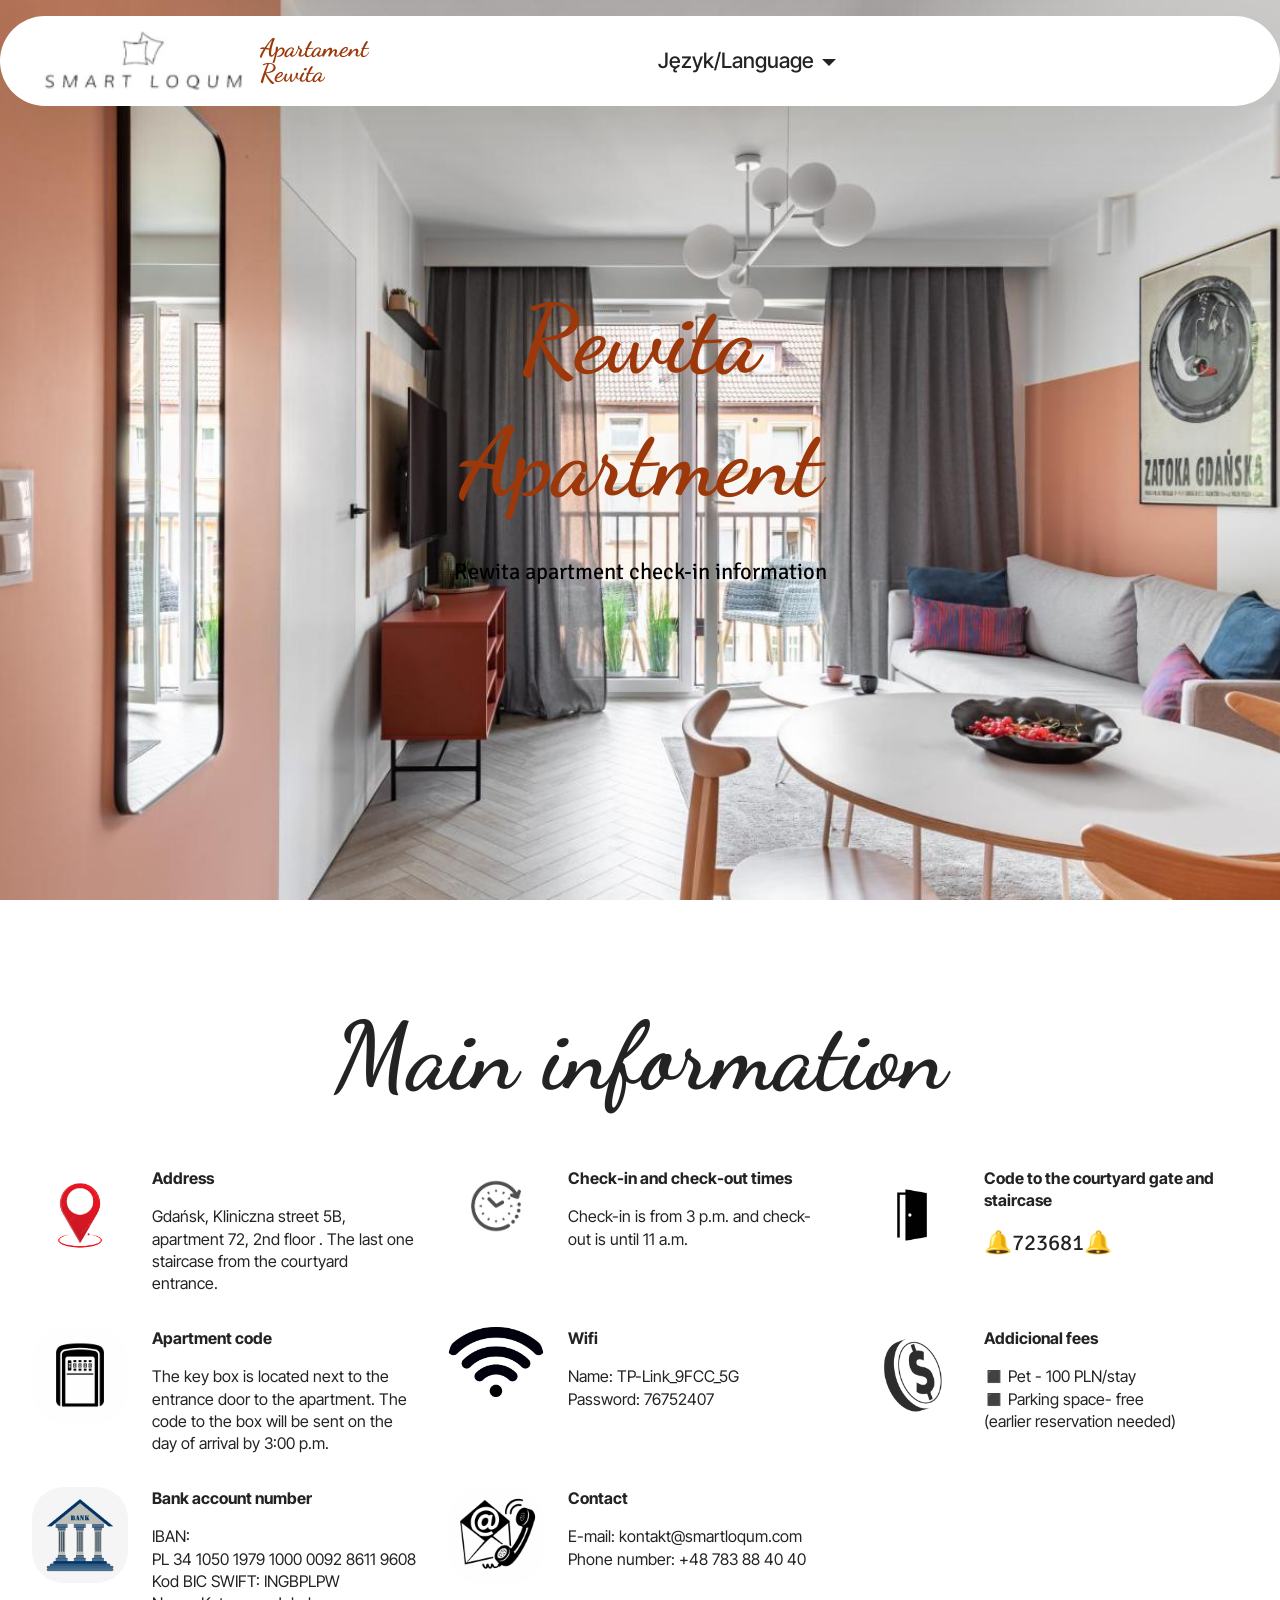
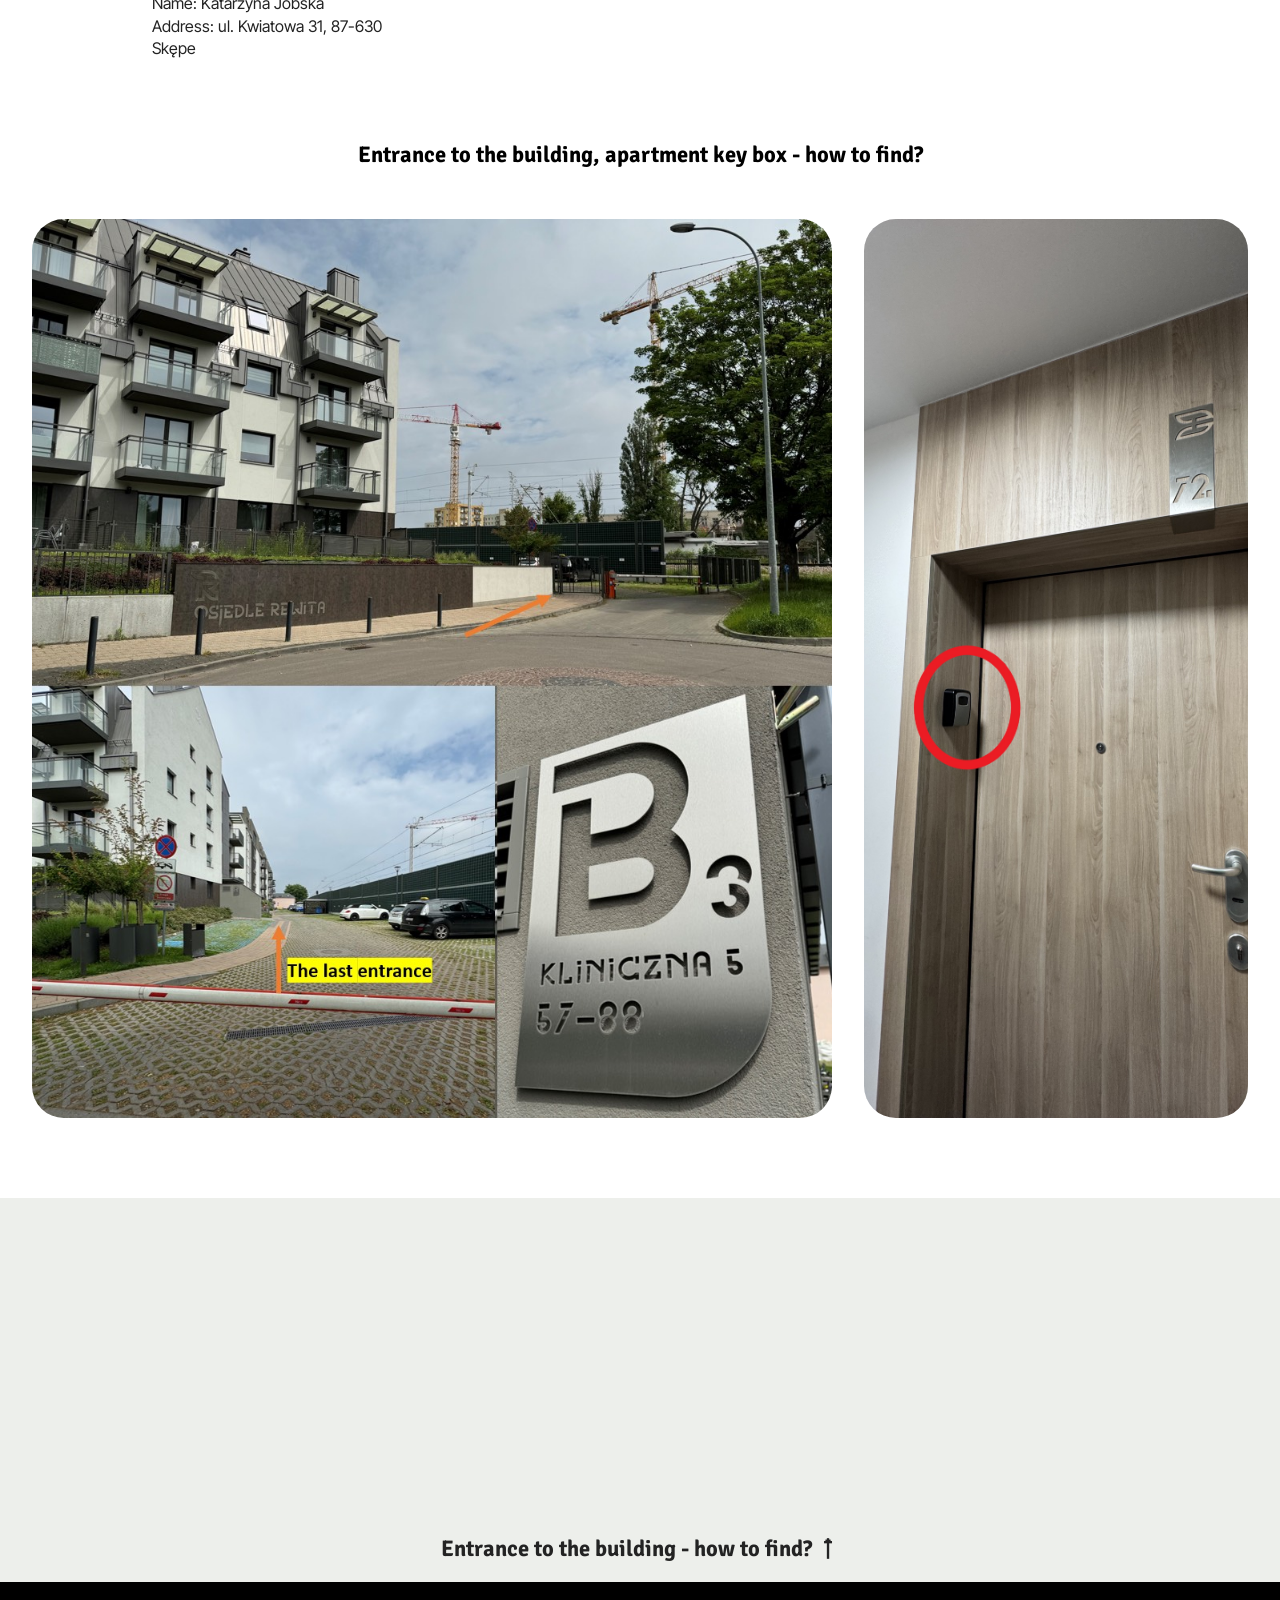
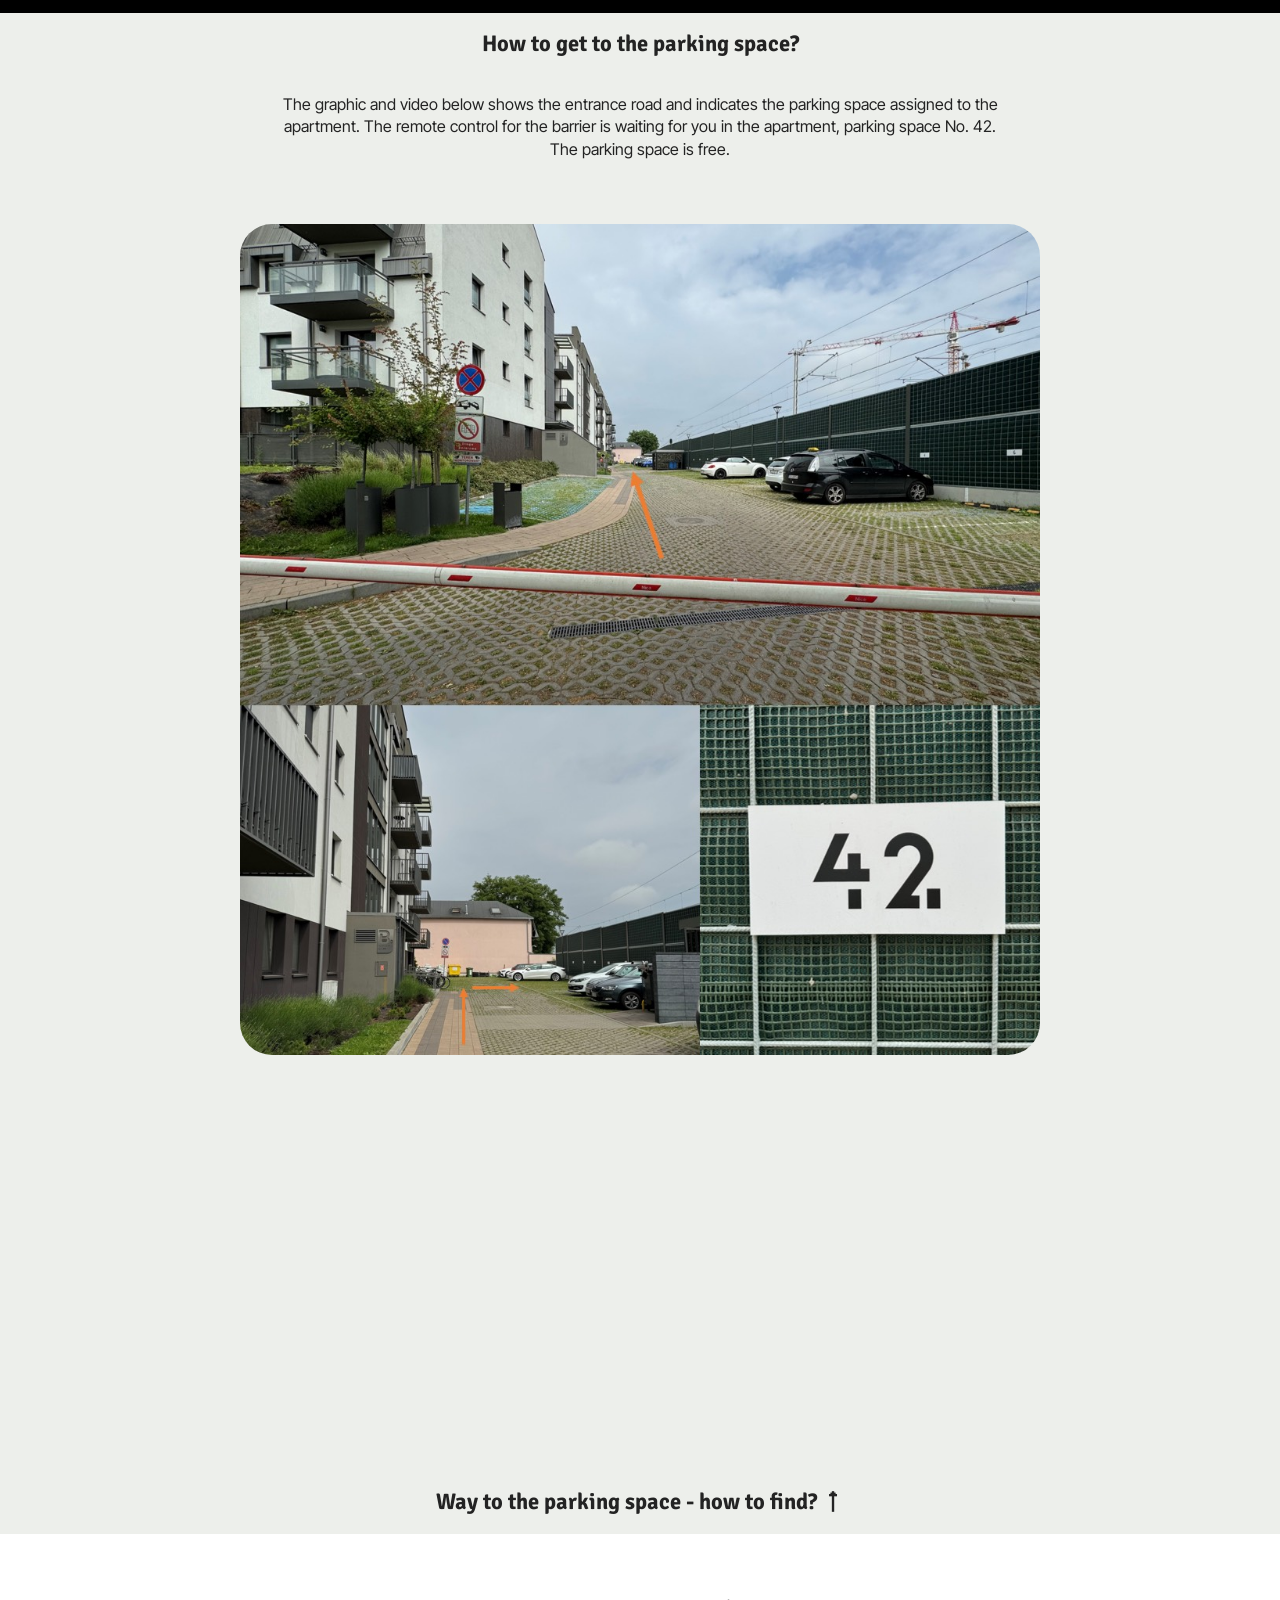
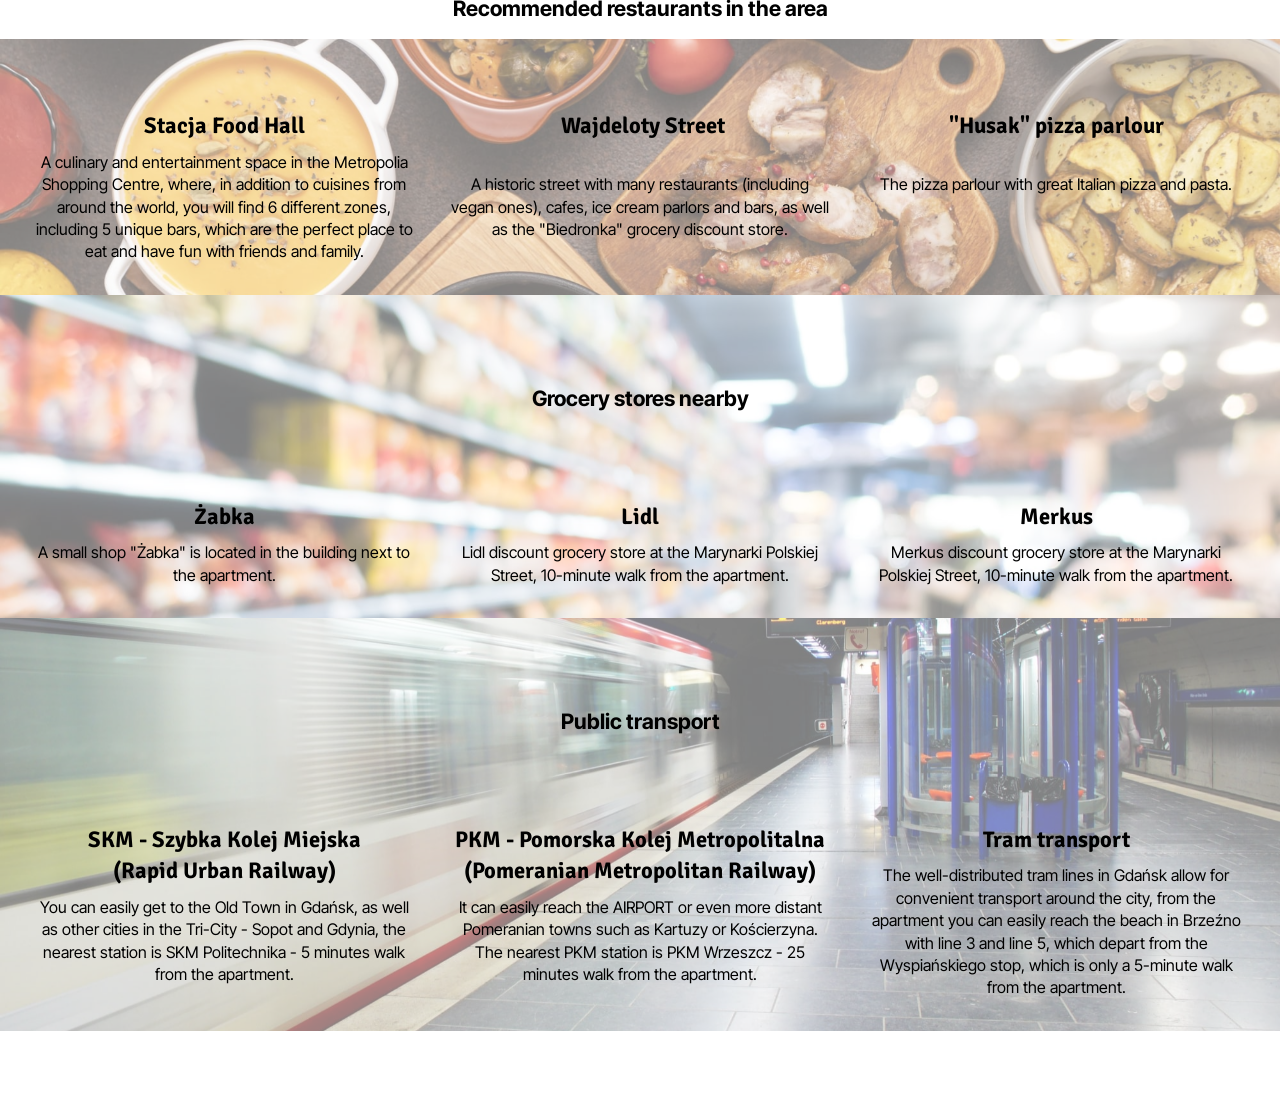
==== commit 9c0703f8: "Update page2.html" ====
--- a/page2.html
+++ b/page2.html
@@ -25,7 +25,7 @@
   <noscript><link rel="stylesheet" href="https://fonts.googleapis.com/css?family=Signika+Negative:300,400,500,600,700&display=swap"></noscript>
   <link rel="preload" href="https://fonts.googleapis.com/css?family=Inter+Tight:100,200,300,400,500,600,700,800,900,100i,200i,300i,400i,500i,600i,700i,800i,900i&display=swap" as="style" onload="this.onload=null;this.rel='stylesheet'">
   <noscript><link rel="stylesheet" href="https://fonts.googleapis.com/css?family=Inter+Tight:100,200,300,400,500,600,700,800,900,100i,200i,300i,400i,500i,600i,700i,800i,900i&display=swap"></noscript>
-  <link rel="preload" as="style" href="assets/mobirise/css/mbr-additional.css?v=SYFzu8"><link rel="stylesheet" href="assets/mobirise/css/mbr-additional.css?v=SYFzu8" type="text/css">
+  <link rel="preload" as="style" href="assets/mobirise/css/mbr-additional.css?v=uQ9xjO"><link rel="stylesheet" href="assets/mobirise/css/mbr-additional.css?v=uQ9xjO" type="text/css">
 
   
   
@@ -173,7 +173,7 @@
 					</div>
 					<div class="card-box">
 						<h4 class="card-title mbr-fonts-style mb-0 display-7"><strong>Addicional fees&nbsp;</strong></h4>
-						<h5 class="card-text mbr-fonts-style mt-3 display-7"><div>◼️ Pet - 70 PLN/stay
+						<h5 class="card-text mbr-fonts-style mt-3 display-7"><div>◼️ Pet - 100 PLN/stay
 </div><div>◼️ Parking space- free
 </div><div>(earlier reservation needed)</div></h5>
 					</div>
@@ -466,9 +466,9 @@
       </div>
     </div>
   </div>
-</section><section class="display-7" style="padding: 0;align-items: center;justify-content: center;flex-wrap: wrap;    align-content: center;display: flex;position: relative;height: 4rem;"><a href="https://mobiri.se/" style="flex: 1 1;height: 4rem;position: absolute;width: 100%;z-index: 1;"><img alt="" style="height: 4rem;" src="[data-uri]"></a><p style="margin: 0;text-align: center;" class="display-7">&#8204;</p><a style="z-index:1" href="https://mobirise.com/builder/no-code-website-builder.html">No Code Website Builder</a></section><script src="assets/bootstrap/js/bootstrap.bundle.min.js"></script>  <script src="assets/parallax/jarallax.js"></script>  <script src="assets/smoothscroll/smooth-scroll.js"></script>  <script src="assets/ytplayer/index.js"></script>  <script src="assets/dropdown/js/navbar-dropdown.js"></script>  <script src="assets/playervimeo/vimeo_player.js"></script>  <script src="assets/theme/js/script.js"></script>  
+</section><section class="display-7" style="padding: 0;align-items: center;justify-content: center;flex-wrap: wrap;    align-content: center;display: flex;position: relative;height: 4rem;"><a href="https://mobiri.se/" style="flex: 1 1;height: 4rem;position: absolute;width: 100%;z-index: 1;"><img alt="" style="height: 4rem;" src="[data-uri]"></a><p style="margin: 0;text-align: center;" class="display-7">&#8204;</p><a style="z-index:1" href="https://mobirise.com/drag-drop-website-builder.html">Drag and Drop Website Builder</a></section><script src="assets/bootstrap/js/bootstrap.bundle.min.js"></script>  <script src="assets/parallax/jarallax.js"></script>  <script src="assets/smoothscroll/smooth-scroll.js"></script>  <script src="assets/ytplayer/index.js"></script>  <script src="assets/dropdown/js/navbar-dropdown.js"></script>  <script src="assets/playervimeo/vimeo_player.js"></script>  <script src="assets/theme/js/script.js"></script>  
   
   
   <input name="animation" type="hidden">
   </body>
-</html>+</html>
